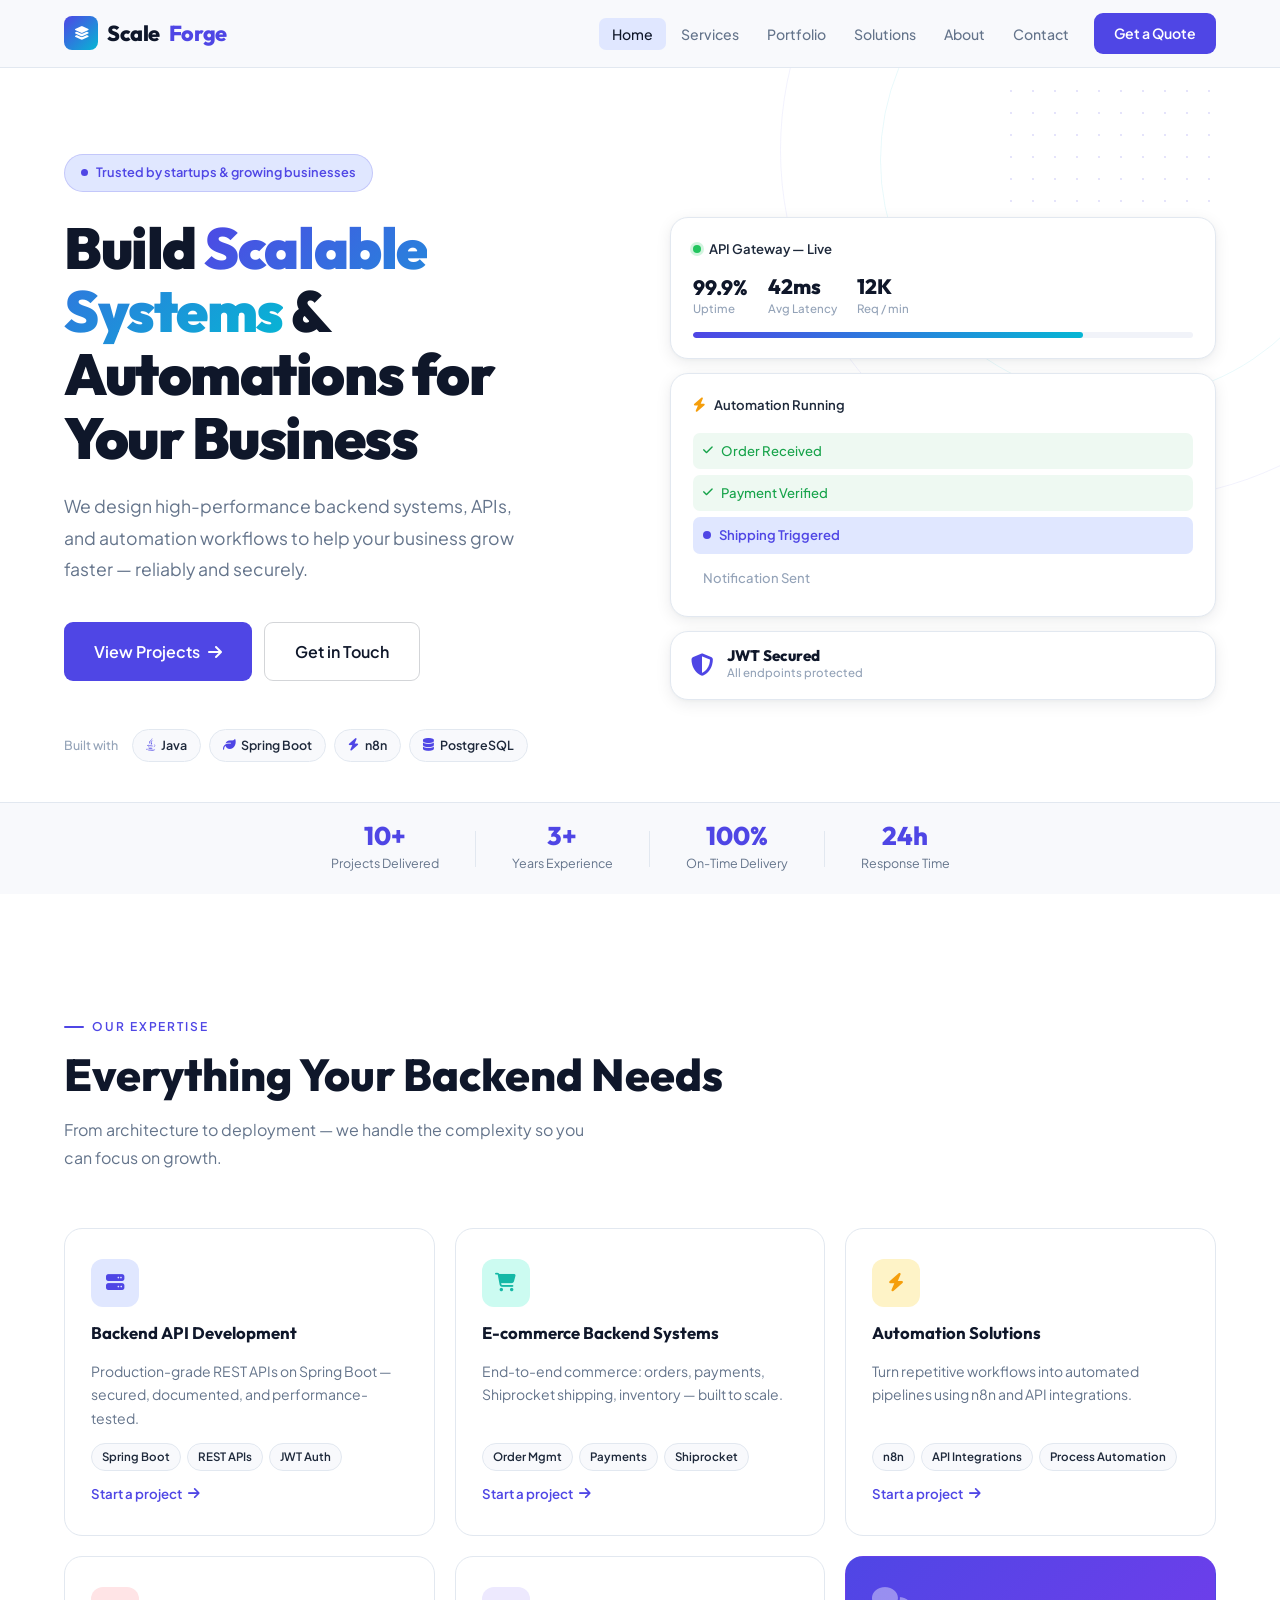
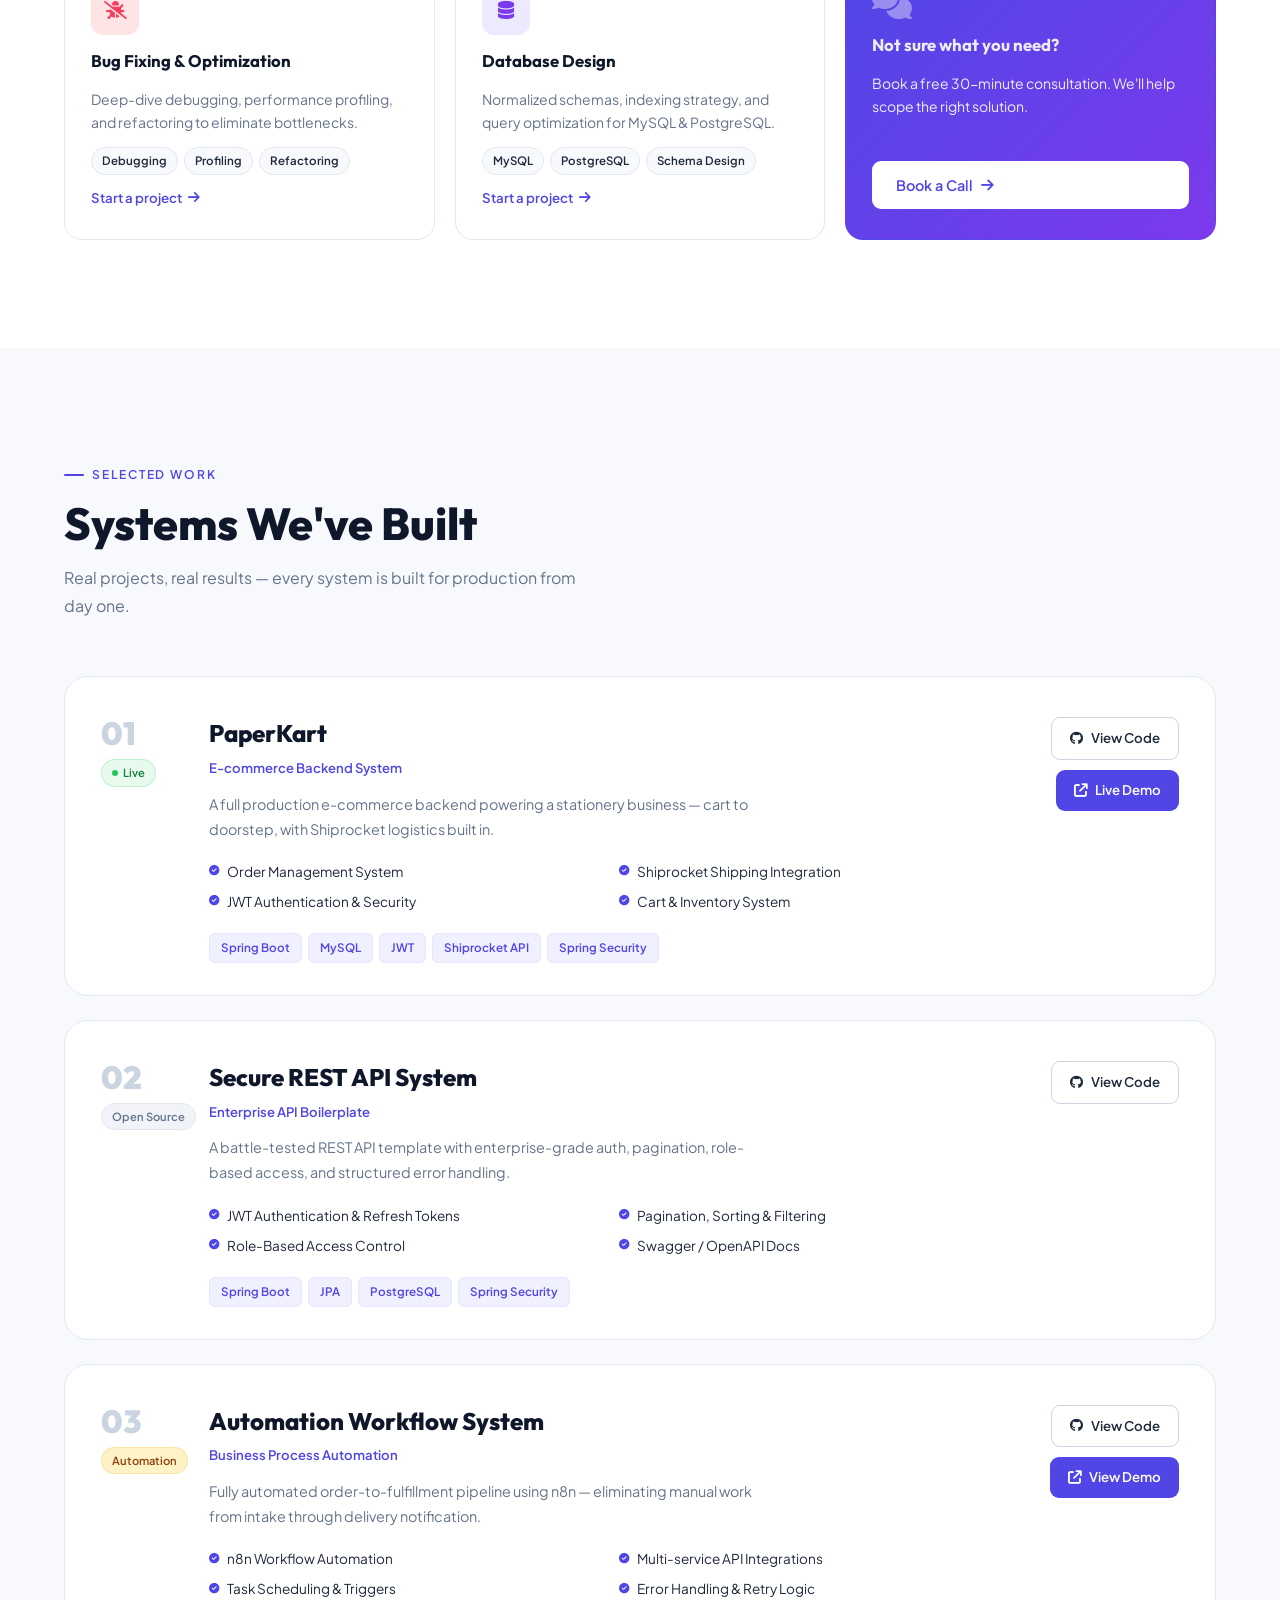
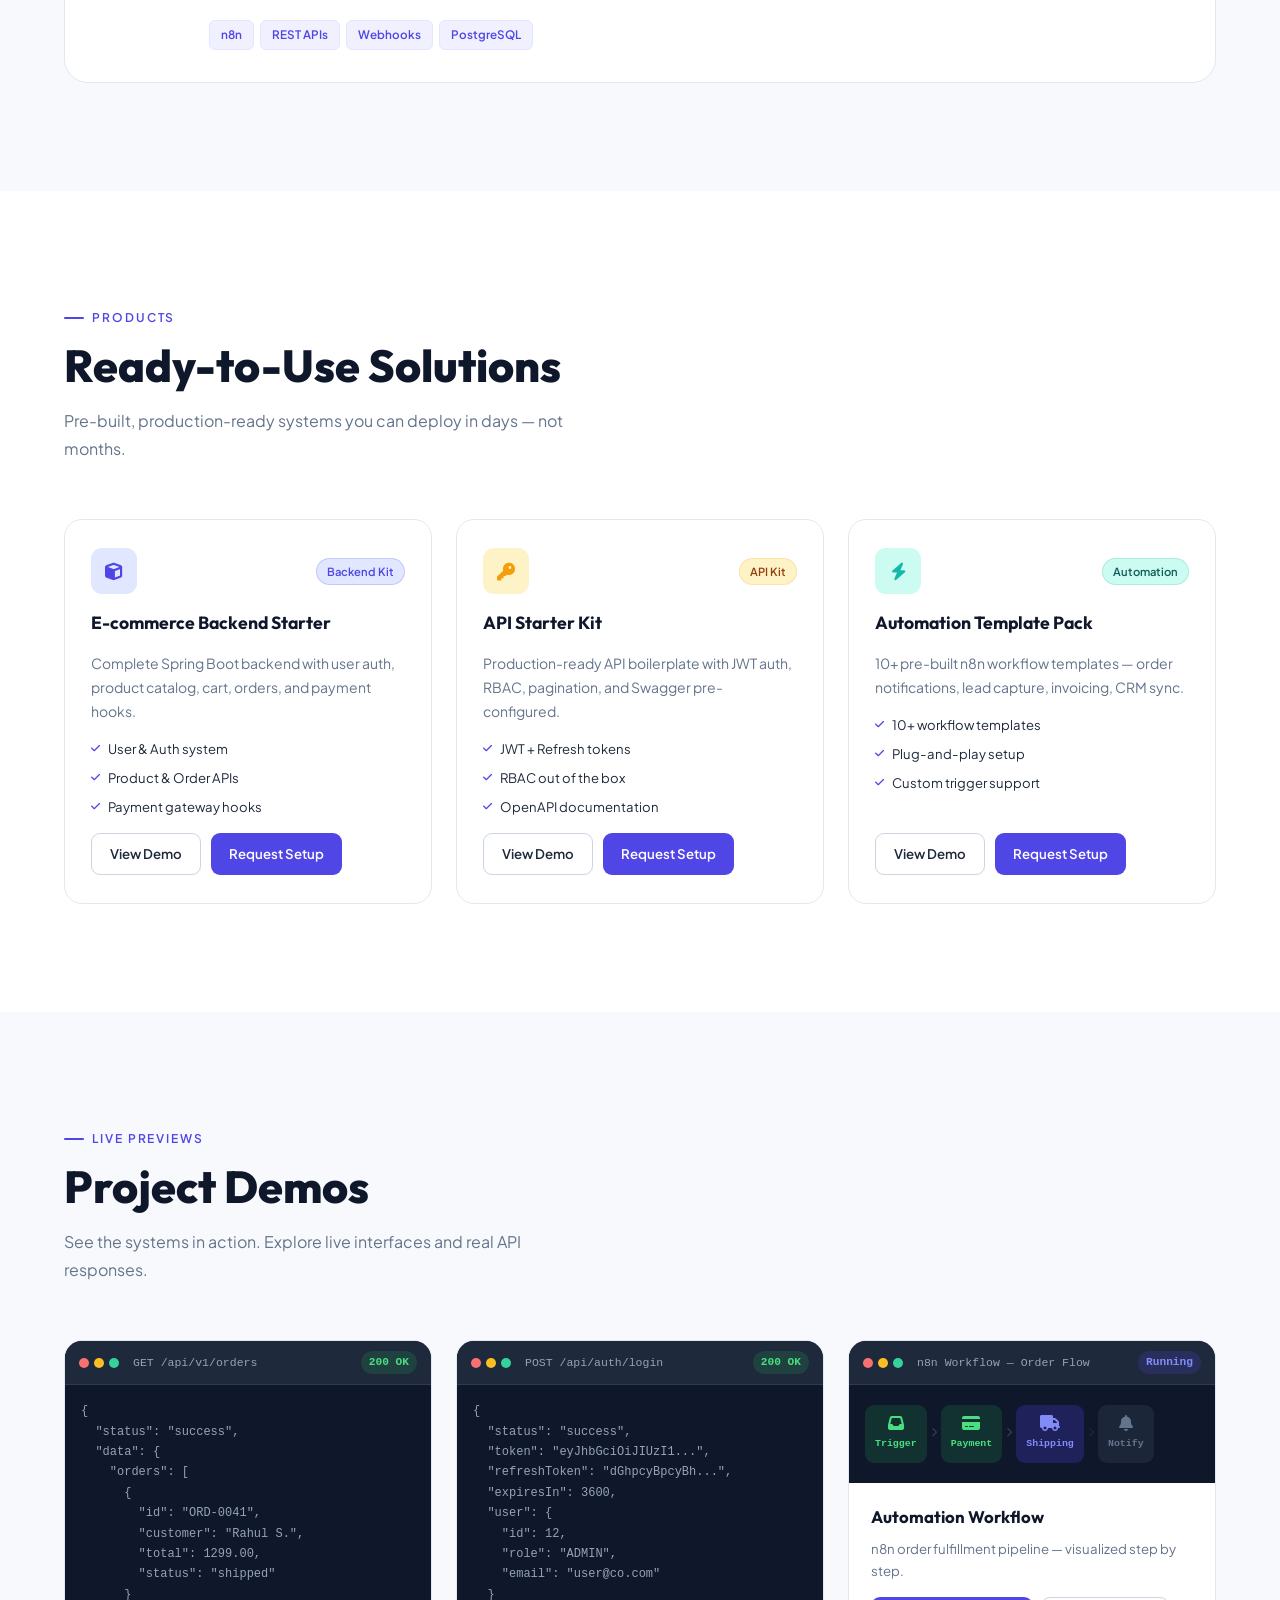
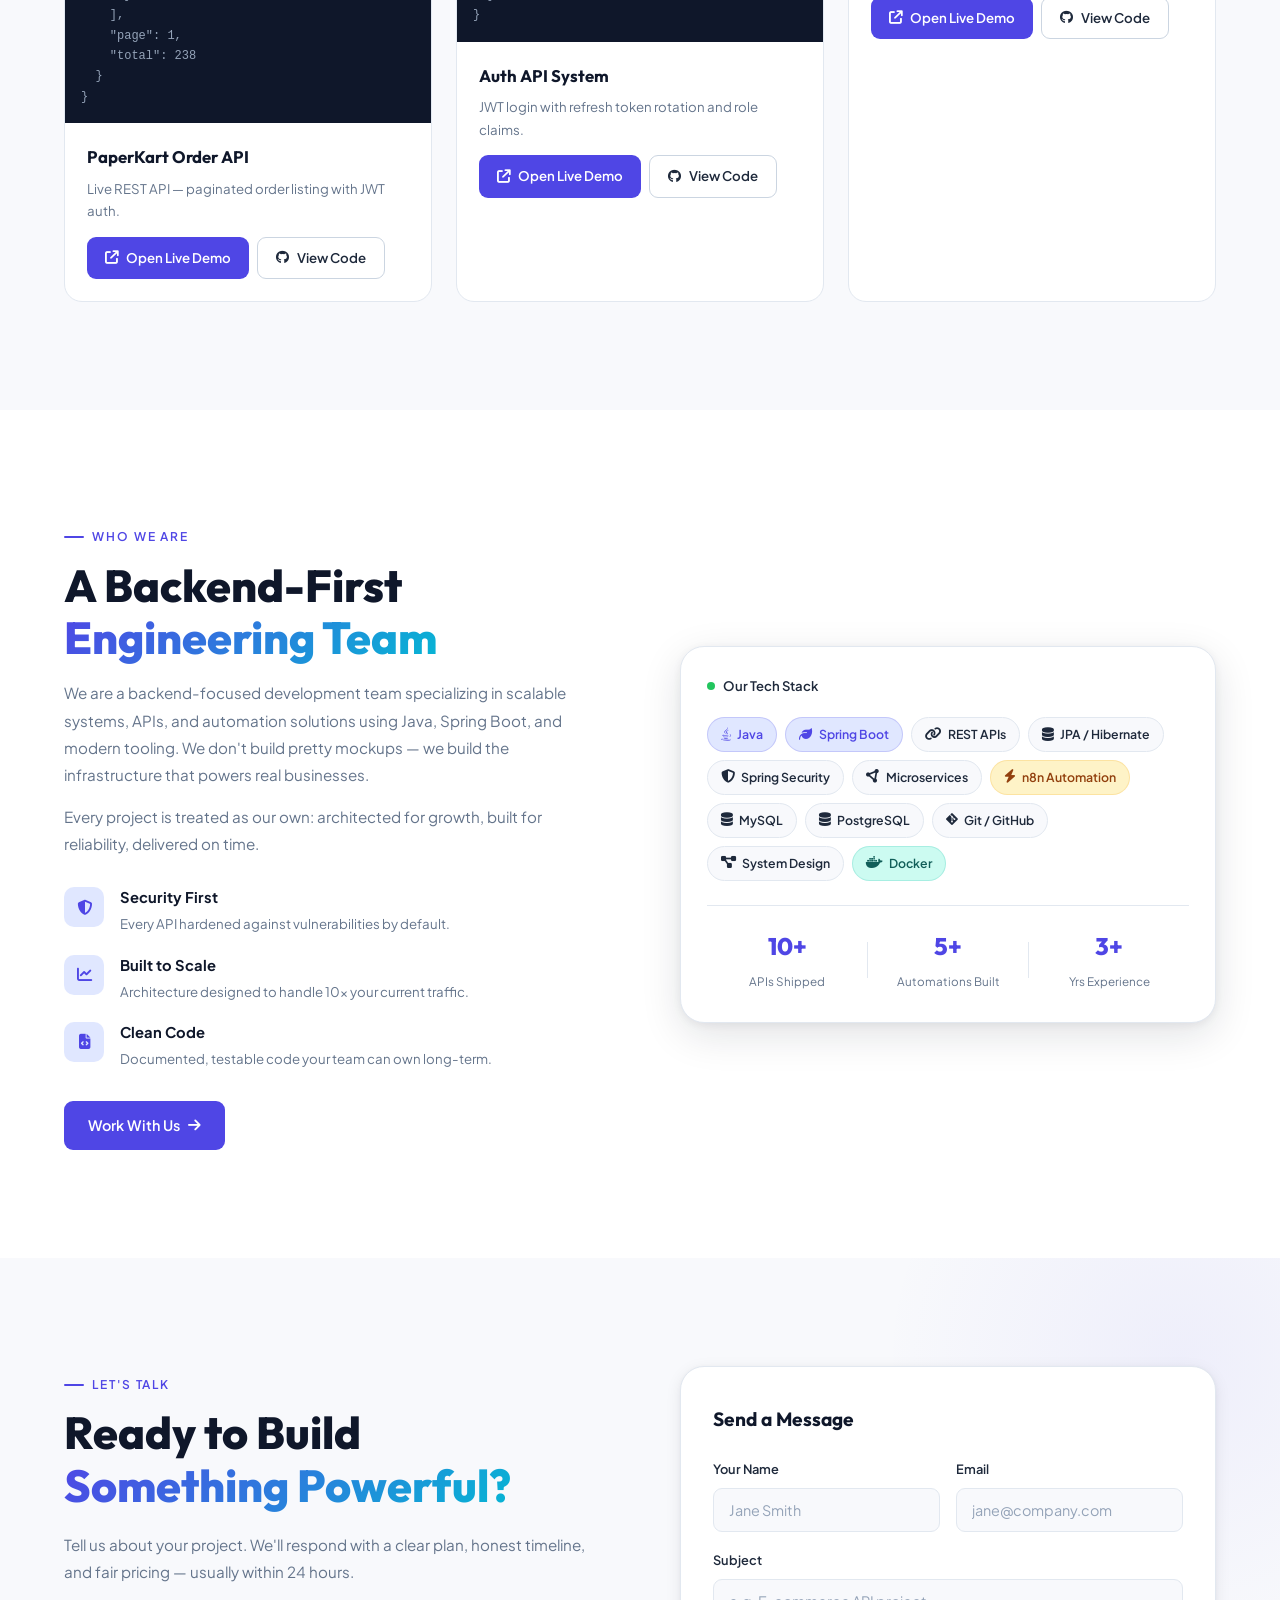
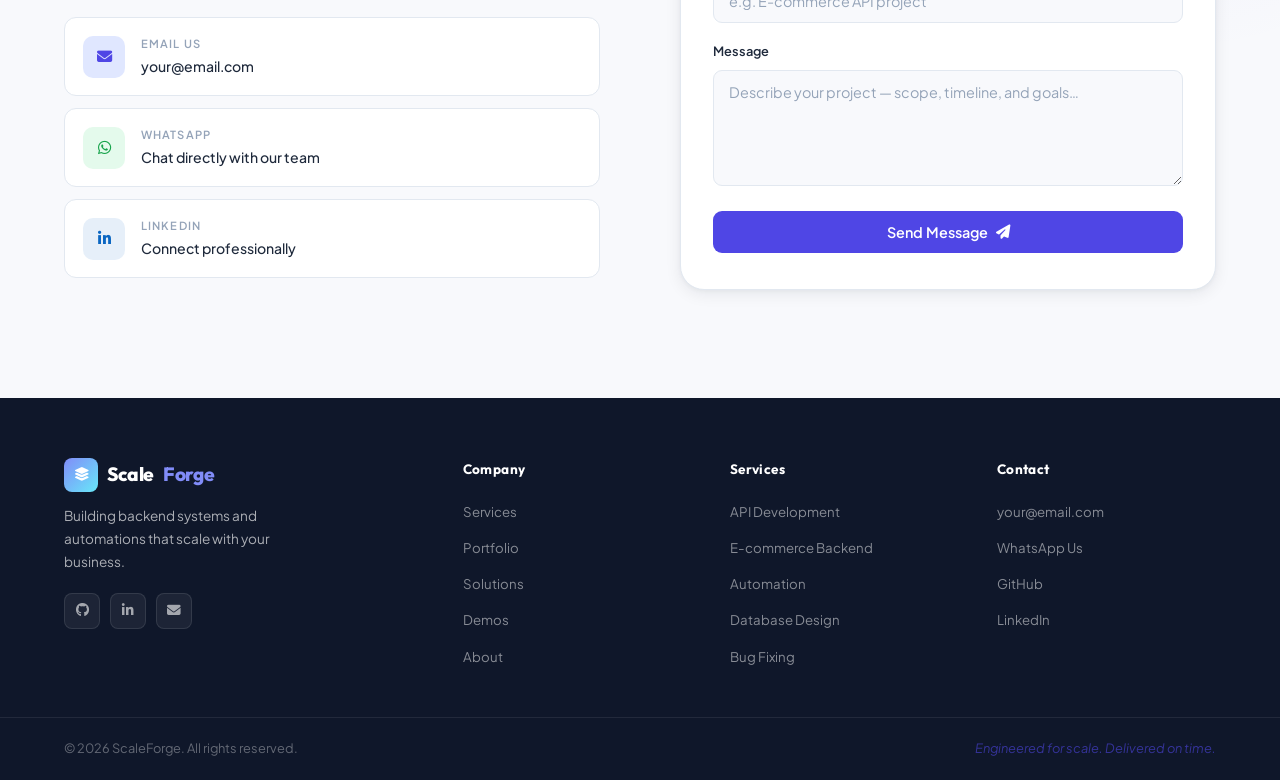
==== index.html @ 92a5ffe4 "inisital commit" ====
<!DOCTYPE html>
<html lang="en">
<head>
  <meta charset="UTF-8" />
  <meta name="viewport" content="width=device-width, initial-scale=1.0" />
  <title>ScaleForge — Backend Systems & Automation</title>
  <meta name="description" content="ScaleForge builds high-performance backend systems, REST APIs, and automation workflows for growing businesses." />

  <!-- Google Fonts: Outfit (display) + Plus Jakarta Sans (body) -->
  <link rel="preconnect" href="https://fonts.googleapis.com" />
  <link rel="preconnect" href="https://fonts.gstatic.com" crossorigin />
  <link href="https://fonts.googleapis.com/css2?family=Outfit:wght@300;400;500;600;700;800;900&family=Plus+Jakarta+Sans:ital,wght@0,300;0,400;0,500;0,600;1,300&display=swap" rel="stylesheet" />

  <!-- Font Awesome -->
  <link rel="stylesheet" href="https://cdnjs.cloudflare.com/ajax/libs/font-awesome/6.5.1/css/all.min.css" />

  <link rel="stylesheet" href="styles.css" />
</head>
<body>

  <!-- ===================== NAVBAR ===================== -->
  <nav class="navbar" id="navbar">
    <div class="nav-inner">

      <a href="#home" class="logo">
        <div class="logo-mark"><i class="fa-solid fa-layer-group"></i></div>
        Scale<span>Forge</span>
      </a>

      <ul class="nav-links" id="navLinks">
        <li><a href="#home"      class="nav-link active">Home</a></li>
        <li><a href="#services"  class="nav-link">Services</a></li>
        <li><a href="#portfolio" class="nav-link">Portfolio</a></li>
        <li><a href="#solutions" class="nav-link">Solutions</a></li>
        <li><a href="#about"     class="nav-link">About</a></li>
        <li><a href="#contact"   class="nav-link">Contact</a></li>
        <li class="nav-cta-wrap"><a href="#contact" class="btn btn--nav">Get a Quote</a></li>
      </ul>

      <button class="hamburger" id="hamburger" aria-label="Toggle menu">
        <span></span><span></span><span></span>
      </button>
    </div>
  </nav>

  <!-- ===================== HERO ===================== -->
  <section class="hero" id="home">
    <div class="hero-geo hero-geo--ring1"></div>
    <div class="hero-geo hero-geo--ring2"></div>
    <div class="hero-dots"></div>

    <div class="container hero__body">
      <div class="hero__left">

        <div class="hero-pill fade-in">
          <span class="pill-dot"></span>
          Trusted by startups &amp; growing businesses
        </div>

        <h1 class="hero-title fade-in fd2">
          Build <span class="grad-text">Scalable Systems</span>
          &amp; Automations<br class="brk" />
          for Your Business
        </h1>

        <p class="hero-sub fade-in fd3">
          We design high-performance backend systems, APIs, and automation
          workflows to help your business grow faster — reliably and securely.
        </p>

        <div class="hero-actions fade-in fd4">
          <a href="#portfolio" class="btn btn--primary btn--lg">
            View Projects <i class="fa-solid fa-arrow-right"></i>
          </a>
          <a href="#contact" class="btn btn--outline-dark btn--lg">Get in Touch</a>
        </div>

        <div class="hero-trust fade-in fd5">
          <span class="trust-label">Built with</span>
          <div class="trust-chips">
            <span><i class="fa-brands fa-java"></i> Java</span>
            <span><i class="fa-solid fa-leaf"></i> Spring Boot</span>
            <span><i class="fa-solid fa-bolt"></i> n8n</span>
            <span><i class="fa-solid fa-database"></i> PostgreSQL</span>
          </div>
        </div>

      </div>

      <div class="hero__right fade-in fd3">
        <div class="hcard-stack">

          <div class="hcard hcard--main">
            <div class="hcard-head">
              <span class="hdot hdot--green"></span>
              <span class="hcard-label">API Gateway — Live</span>
            </div>
            <div class="hcard-metrics">
              <div class="hm"><span class="hm-val">99.9%</span><span class="hm-key">Uptime</span></div>
              <div class="hm"><span class="hm-val">42ms</span><span class="hm-key">Avg Latency</span></div>
              <div class="hm"><span class="hm-val">12K</span><span class="hm-key">Req / min</span></div>
            </div>
            <div class="hcard-bar"><div class="hcard-bar-fill"></div></div>
          </div>

          <div class="hcard hcard--flow">
            <div class="hcard-head">
              <i class="fa-solid fa-bolt hc-ico"></i>
              <span>Automation Running</span>
            </div>
            <div class="flow-steps">
              <div class="fs fs--done"><i class="fa-solid fa-check"></i> Order Received</div>
              <div class="fs fs--done"><i class="fa-solid fa-check"></i> Payment Verified</div>
              <div class="fs fs--active"><span class="pulse-ring"></span> Shipping Triggered</div>
              <div class="fs fs--idle">Notification Sent</div>
            </div>
          </div>

          <div class="hcard hcard--mini">
            <i class="fa-solid fa-shield-halved hc-ico hc-ico--indigo"></i>
            <div>
              <p class="hm-val" style="font-size:.95rem;margin:0">JWT Secured</p>
              <p class="hm-key" style="margin:0">All endpoints protected</p>
            </div>
          </div>

        </div>
      </div>
    </div>

    <div class="hero-statsbar fade-in fd6">
      <div class="container statsbar-inner">
        <div class="sbi"><strong>10+</strong><span>Projects Delivered</span></div>
        <div class="sbi-sep"></div>
        <div class="sbi"><strong>3+</strong><span>Years Experience</span></div>
        <div class="sbi-sep"></div>
        <div class="sbi"><strong>100%</strong><span>On-Time Delivery</span></div>
        <div class="sbi-sep"></div>
        <div class="sbi"><strong>24h</strong><span>Response Time</span></div>
      </div>
    </div>
  </section>

  <!-- ===================== SERVICES ===================== -->
  <section class="services section" id="services">
    <div class="container">

      <div class="sec-tag reveal">Our Expertise</div>
      <div class="sec-head reveal rd1">
        <h2 class="sec-title">Everything Your Backend Needs</h2>
        <p class="sec-sub">From architecture to deployment — we handle the complexity so you can focus on growth.</p>
      </div>

      <div class="svc-grid">

        <div class="svc-card reveal">
          <div class="svc-icon ico--indigo"><i class="fa-solid fa-server"></i></div>
          <h3>Backend API Development</h3>
          <p>Production-grade REST APIs on Spring Boot — secured, documented, and performance-tested.</p>
          <ul class="svc-tags"><li>Spring Boot</li><li>REST APIs</li><li>JWT Auth</li></ul>
          <a href="#contact" class="svc-link">Start a project <i class="fa-solid fa-arrow-right"></i></a>
        </div>

        <div class="svc-card reveal rd1">
          <div class="svc-icon ico--teal"><i class="fa-solid fa-cart-shopping"></i></div>
          <h3>E-commerce Backend Systems</h3>
          <p>End-to-end commerce: orders, payments, Shiprocket shipping, inventory — built to scale.</p>
          <ul class="svc-tags"><li>Order Mgmt</li><li>Payments</li><li>Shiprocket</li></ul>
          <a href="#contact" class="svc-link">Start a project <i class="fa-solid fa-arrow-right"></i></a>
        </div>

        <div class="svc-card reveal rd2">
          <div class="svc-icon ico--amber"><i class="fa-solid fa-bolt"></i></div>
          <h3>Automation Solutions</h3>
          <p>Turn repetitive workflows into automated pipelines using n8n and API integrations.</p>
          <ul class="svc-tags"><li>n8n</li><li>API Integrations</li><li>Process Automation</li></ul>
          <a href="#contact" class="svc-link">Start a project <i class="fa-solid fa-arrow-right"></i></a>
        </div>

        <div class="svc-card reveal">
          <div class="svc-icon ico--rose"><i class="fa-solid fa-bug-slash"></i></div>
          <h3>Bug Fixing &amp; Optimization</h3>
          <p>Deep-dive debugging, performance profiling, and refactoring to eliminate bottlenecks.</p>
          <ul class="svc-tags"><li>Debugging</li><li>Profiling</li><li>Refactoring</li></ul>
          <a href="#contact" class="svc-link">Start a project <i class="fa-solid fa-arrow-right"></i></a>
        </div>

        <div class="svc-card reveal rd1">
          <div class="svc-icon ico--violet"><i class="fa-solid fa-database"></i></div>
          <h3>Database Design</h3>
          <p>Normalized schemas, indexing strategy, and query optimization for MySQL &amp; PostgreSQL.</p>
          <ul class="svc-tags"><li>MySQL</li><li>PostgreSQL</li><li>Schema Design</li></ul>
          <a href="#contact" class="svc-link">Start a project <i class="fa-solid fa-arrow-right"></i></a>
        </div>

        <div class="svc-card svc-card--cta reveal rd2">
          <i class="fa-solid fa-comments svc-cta-ico"></i>
          <h3>Not sure what you need?</h3>
          <p>Book a free 30-minute consultation. We'll help scope the right solution.</p>
          <a href="#contact" class="btn btn--primary" style="margin-top:auto">Book a Call <i class="fa-solid fa-arrow-right"></i></a>
        </div>

      </div>
    </div>
  </section>

  <!-- ===================== PORTFOLIO ===================== -->
  <section class="portfolio section" id="portfolio">
    <div class="container">

      <div class="sec-tag reveal">Selected Work</div>
      <div class="sec-head reveal rd1">
        <h2 class="sec-title">Systems We've Built</h2>
        <p class="sec-sub">Real projects, real results — every system is built for production from day one.</p>
      </div>

      <div class="proj-list">

        <div class="proj-card reveal">
          <div class="proj-meta">
            <span class="proj-num">01</span>
            <span class="proj-badge proj-badge--live"><span class="live-dot"></span> Live</span>
          </div>
          <div class="proj-body">
            <h3>PaperKart</h3>
            <p class="proj-type">E-commerce Backend System</p>
            <p class="proj-desc">A full production e-commerce backend powering a stationery business — cart to doorstep, with Shiprocket logistics built in.</p>
            <ul class="proj-features">
              <li><i class="fa-solid fa-circle-check"></i> Order Management System</li>
              <li><i class="fa-solid fa-circle-check"></i> Shiprocket Shipping Integration</li>
              <li><i class="fa-solid fa-circle-check"></i> JWT Authentication &amp; Security</li>
              <li><i class="fa-solid fa-circle-check"></i> Cart &amp; Inventory System</li>
            </ul>
            <div class="proj-stack">
              <span>Spring Boot</span><span>MySQL</span><span>JWT</span><span>Shiprocket API</span><span>Spring Security</span>
            </div>
          </div>
          <div class="proj-actions">
            <!-- REPLACE: add your GitHub + live demo links -->
            <a href="https://github.com/yourorg/paperkart" target="_blank" class="btn btn--outline btn--sm"><i class="fa-brands fa-github"></i> View Code</a>
            <a href="#demos" class="btn btn--primary btn--sm"><i class="fa-solid fa-arrow-up-right-from-square"></i> Live Demo</a>
          </div>
        </div>

        <div class="proj-card reveal rd1">
          <div class="proj-meta">
            <span class="proj-num">02</span>
            <span class="proj-badge">Open Source</span>
          </div>
          <div class="proj-body">
            <h3>Secure REST API System</h3>
            <p class="proj-type">Enterprise API Boilerplate</p>
            <p class="proj-desc">A battle-tested REST API template with enterprise-grade auth, pagination, role-based access, and structured error handling.</p>
            <ul class="proj-features">
              <li><i class="fa-solid fa-circle-check"></i> JWT Authentication &amp; Refresh Tokens</li>
              <li><i class="fa-solid fa-circle-check"></i> Pagination, Sorting &amp; Filtering</li>
              <li><i class="fa-solid fa-circle-check"></i> Role-Based Access Control</li>
              <li><i class="fa-solid fa-circle-check"></i> Swagger / OpenAPI Docs</li>
            </ul>
            <div class="proj-stack">
              <span>Spring Boot</span><span>JPA</span><span>PostgreSQL</span><span>Spring Security</span>
            </div>
          </div>
          <div class="proj-actions">
            <!-- REPLACE: add your GitHub link -->
            <a href="https://github.com/yourorg/secure-rest-api" target="_blank" class="btn btn--outline btn--sm"><i class="fa-brands fa-github"></i> View Code</a>
          </div>
        </div>

        <div class="proj-card reveal rd2">
          <div class="proj-meta">
            <span class="proj-num">03</span>
            <span class="proj-badge proj-badge--amber">Automation</span>
          </div>
          <div class="proj-body">
            <h3>Automation Workflow System</h3>
            <p class="proj-type">Business Process Automation</p>
            <p class="proj-desc">Fully automated order-to-fulfillment pipeline using n8n — eliminating manual work from intake through delivery notification.</p>
            <ul class="proj-features">
              <li><i class="fa-solid fa-circle-check"></i> n8n Workflow Automation</li>
              <li><i class="fa-solid fa-circle-check"></i> Multi-service API Integrations</li>
              <li><i class="fa-solid fa-circle-check"></i> Task Scheduling &amp; Triggers</li>
              <li><i class="fa-solid fa-circle-check"></i> Error Handling &amp; Retry Logic</li>
            </ul>
            <div class="proj-stack">
              <span>n8n</span><span>REST APIs</span><span>Webhooks</span><span>PostgreSQL</span>
            </div>
          </div>
          <div class="proj-actions">
            <!-- REPLACE: add your links -->
            <a href="https://github.com/yourorg/automation-system" target="_blank" class="btn btn--outline btn--sm"><i class="fa-brands fa-github"></i> View Code</a>
            <a href="#demos" class="btn btn--primary btn--sm"><i class="fa-solid fa-arrow-up-right-from-square"></i> View Demo</a>
          </div>
        </div>

      </div>
    </div>
  </section>

  <!-- ===================== SOLUTIONS ===================== -->
  <section class="solutions section" id="solutions">
    <div class="container">

      <div class="sec-tag reveal">Products</div>
      <div class="sec-head reveal rd1">
        <h2 class="sec-title">Ready-to-Use Solutions</h2>
        <p class="sec-sub">Pre-built, production-ready systems you can deploy in days — not months.</p>
      </div>

      <div class="sol-grid">

        <div class="sol-card reveal">
          <div class="sol-top">
            <div class="sol-icon"><i class="fa-solid fa-cube"></i></div>
            <span class="sol-badge">Backend Kit</span>
          </div>
          <h3>E-commerce Backend Starter</h3>
          <p>Complete Spring Boot backend with user auth, product catalog, cart, orders, and payment hooks.</p>
          <ul class="sol-feats">
            <li><i class="fa-solid fa-check"></i> User &amp; Auth system</li>
            <li><i class="fa-solid fa-check"></i> Product &amp; Order APIs</li>
            <li><i class="fa-solid fa-check"></i> Payment gateway hooks</li>
          </ul>
          <div class="sol-actions">
            <a href="#demos" class="btn btn--outline btn--sm">View Demo</a>
            <a href="#contact" class="btn btn--primary btn--sm">Request Setup</a>
          </div>
        </div>

        <div class="sol-card reveal rd1">
          <div class="sol-top">
            <div class="sol-icon sol-icon--amber"><i class="fa-solid fa-key"></i></div>
            <span class="sol-badge sol-badge--amber">API Kit</span>
          </div>
          <h3>API Starter Kit</h3>
          <p>Production-ready API boilerplate with JWT auth, RBAC, pagination, and Swagger pre-configured.</p>
          <ul class="sol-feats">
            <li><i class="fa-solid fa-check"></i> JWT + Refresh tokens</li>
            <li><i class="fa-solid fa-check"></i> RBAC out of the box</li>
            <li><i class="fa-solid fa-check"></i> OpenAPI documentation</li>
          </ul>
          <div class="sol-actions">
            <a href="#demos" class="btn btn--outline btn--sm">View Demo</a>
            <a href="#contact" class="btn btn--primary btn--sm">Request Setup</a>
          </div>
        </div>

        <div class="sol-card reveal rd2">
          <div class="sol-top">
            <div class="sol-icon sol-icon--teal"><i class="fa-solid fa-bolt"></i></div>
            <span class="sol-badge sol-badge--teal">Automation</span>
          </div>
          <h3>Automation Template Pack</h3>
          <p>10+ pre-built n8n workflow templates — order notifications, lead capture, invoicing, CRM sync.</p>
          <ul class="sol-feats">
            <li><i class="fa-solid fa-check"></i> 10+ workflow templates</li>
            <li><i class="fa-solid fa-check"></i> Plug-and-play setup</li>
            <li><i class="fa-solid fa-check"></i> Custom trigger support</li>
          </ul>
          <div class="sol-actions">
            <a href="#demos" class="btn btn--outline btn--sm">View Demo</a>
            <a href="#contact" class="btn btn--primary btn--sm">Request Setup</a>
          </div>
        </div>

      </div>
    </div>
  </section>

  <!-- ===================== DEMOS ===================== -->
  <section class="demos section" id="demos">
    <div class="container">

      <div class="sec-tag reveal">Live Previews</div>
      <div class="sec-head reveal rd1">
        <h2 class="sec-title">Project Demos</h2>
        <p class="sec-sub">See the systems in action. Explore live interfaces and real API responses.</p>
      </div>

      <div class="demos-grid">

        <div class="demo-card reveal">
          <div class="demo-preview">
            <div class="mock-term">
              <div class="mock-bar">
                <div class="mock-dots"><span class="md r"></span><span class="md y"></span><span class="md g"></span></div>
                <span class="mock-url">GET /api/v1/orders</span>
                <span class="mock-status s-ok">200 OK</span>
              </div>
<pre class="mock-code">{
  "status": "success",
  "data": {
    "orders": [
      {
        "id": "ORD-0041",
        "customer": "Rahul S.",
        "total": 1299.00,
        "status": "shipped"
      }
    ],
    "page": 1,
    "total": 238
  }
}</pre>
            </div>
          </div>
          <div class="demo-info">
            <h3>PaperKart Order API</h3>
            <p>Live REST API — paginated order listing with JWT auth.</p>
            <div class="demo-btns">
              <!-- REPLACE: add your live demo URL -->
              <a href="https://demo.yoursite.com/paperkart" target="_blank" class="btn btn--primary btn--sm"><i class="fa-solid fa-arrow-up-right-from-square"></i> Open Live Demo</a>
              <a href="https://github.com/yourorg/paperkart" target="_blank" class="btn btn--outline btn--sm"><i class="fa-brands fa-github"></i> View Code</a>
            </div>
          </div>
        </div>

        <div class="demo-card reveal rd1">
          <div class="demo-preview">
            <div class="mock-term">
              <div class="mock-bar">
                <div class="mock-dots"><span class="md r"></span><span class="md y"></span><span class="md g"></span></div>
                <span class="mock-url">POST /api/auth/login</span>
                <span class="mock-status s-ok">200 OK</span>
              </div>
<pre class="mock-code">{
  "status": "success",
  "token": "eyJhbGciOiJIUzI1...",
  "refreshToken": "dGhpcyBpcyBh...",
  "expiresIn": 3600,
  "user": {
    "id": 12,
    "role": "ADMIN",
    "email": "user@co.com"
  }
}</pre>
            </div>
          </div>
          <div class="demo-info">
            <h3>Auth API System</h3>
            <p>JWT login with refresh token rotation and role claims.</p>
            <div class="demo-btns">
              <!-- REPLACE: add your live demo URL -->
              <a href="https://demo.yoursite.com/auth-api" target="_blank" class="btn btn--primary btn--sm"><i class="fa-solid fa-arrow-up-right-from-square"></i> Open Live Demo</a>
              <a href="https://github.com/yourorg/secure-rest-api" target="_blank" class="btn btn--outline btn--sm"><i class="fa-brands fa-github"></i> View Code</a>
            </div>
          </div>
        </div>

        <div class="demo-card reveal rd2">
          <div class="demo-preview">
            <div class="mock-term">
              <div class="mock-bar">
                <div class="mock-dots"><span class="md r"></span><span class="md y"></span><span class="md g"></span></div>
                <span class="mock-url">n8n Workflow — Order Flow</span>
                <span class="mock-status s-active">Running</span>
              </div>
              <div class="flow-vis">
                <div class="fv fv--done"><i class="fa-solid fa-inbox"></i><span>Trigger</span></div>
                <div class="fv-arr"><i class="fa-solid fa-chevron-right"></i></div>
                <div class="fv fv--done"><i class="fa-solid fa-credit-card"></i><span>Payment</span></div>
                <div class="fv-arr"><i class="fa-solid fa-chevron-right"></i></div>
                <div class="fv fv--active"><i class="fa-solid fa-truck"></i><span>Shipping</span></div>
                <div class="fv-arr fv-arr--dim"><i class="fa-solid fa-chevron-right"></i></div>
                <div class="fv fv--idle"><i class="fa-solid fa-bell"></i><span>Notify</span></div>
              </div>
            </div>
          </div>
          <div class="demo-info">
            <h3>Automation Workflow</h3>
            <p>n8n order fulfillment pipeline — visualized step by step.</p>
            <div class="demo-btns">
              <!-- REPLACE: add your live demo URL -->
              <a href="https://demo.yoursite.com/automation" target="_blank" class="btn btn--primary btn--sm"><i class="fa-solid fa-arrow-up-right-from-square"></i> Open Live Demo</a>
              <a href="https://github.com/yourorg/automation-system" target="_blank" class="btn btn--outline btn--sm"><i class="fa-brands fa-github"></i> View Code</a>
            </div>
          </div>
        </div>

      </div>
    </div>
  </section>

  <!-- ===================== ABOUT ===================== -->
  <section class="about section" id="about">
    <div class="container about-grid">

      <div class="about-left reveal">
        <div class="sec-tag">Who We Are</div>
        <h2 class="sec-title">A Backend-First<br /><span class="grad-text">Engineering Team</span></h2>
        <p class="about-text">We are a backend-focused development team specializing in scalable systems, APIs, and automation solutions using Java, Spring Boot, and modern tooling. We don't build pretty mockups — we build the infrastructure that powers real businesses.</p>
        <p class="about-text">Every project is treated as our own: architected for growth, built for reliability, delivered on time.</p>

        <div class="values">
          <div class="val-item">
            <div class="val-ico"><i class="fa-solid fa-shield-halved"></i></div>
            <div><strong>Security First</strong><p>Every API hardened against vulnerabilities by default.</p></div>
          </div>
          <div class="val-item">
            <div class="val-ico"><i class="fa-solid fa-chart-line"></i></div>
            <div><strong>Built to Scale</strong><p>Architecture designed to handle 10x your current traffic.</p></div>
          </div>
          <div class="val-item">
            <div class="val-ico"><i class="fa-solid fa-file-code"></i></div>
            <div><strong>Clean Code</strong><p>Documented, testable code your team can own long-term.</p></div>
          </div>
        </div>

        <a href="#contact" class="btn btn--primary" style="margin-top:32px">Work With Us <i class="fa-solid fa-arrow-right"></i></a>
      </div>

      <div class="about-right reveal rd2">
        <div class="skills-board">
          <div class="sb-header">
            <span class="sbd sbd--green"></span>
            <span>Our Tech Stack</span>
          </div>
          <div class="skill-chips">
            <div class="sc sc--indigo"><i class="fa-brands fa-java"></i> Java</div>
            <div class="sc sc--indigo"><i class="fa-solid fa-leaf"></i> Spring Boot</div>
            <div class="sc"><i class="fa-solid fa-link"></i> REST APIs</div>
            <div class="sc"><i class="fa-solid fa-database"></i> JPA / Hibernate</div>
            <div class="sc"><i class="fa-solid fa-shield-halved"></i> Spring Security</div>
            <div class="sc"><i class="fa-solid fa-circle-nodes"></i> Microservices</div>
            <div class="sc sc--amber"><i class="fa-solid fa-bolt"></i> n8n Automation</div>
            <div class="sc"><i class="fa-solid fa-database"></i> MySQL</div>
            <div class="sc"><i class="fa-solid fa-database"></i> PostgreSQL</div>
            <div class="sc"><i class="fa-brands fa-git-alt"></i> Git / GitHub</div>
            <div class="sc"><i class="fa-solid fa-diagram-project"></i> System Design</div>
            <div class="sc sc--teal"><i class="fa-brands fa-docker"></i> Docker</div>
          </div>
          <div class="sb-metrics">
            <div class="sbm"><span class="sbm-val">10+</span><span class="sbm-key">APIs Shipped</span></div>
            <div class="sbm-sep"></div>
            <div class="sbm"><span class="sbm-val">5+</span><span class="sbm-key">Automations Built</span></div>
            <div class="sbm-sep"></div>
            <div class="sbm"><span class="sbm-val">3+</span><span class="sbm-key">Yrs Experience</span></div>
          </div>
        </div>
      </div>

    </div>
  </section>

  <!-- ===================== CONTACT ===================== -->
  <section class="contact section" id="contact">
    <div class="contact-blob"></div>
    <div class="container contact-grid">

      <div class="contact-left reveal">
        <div class="sec-tag">Let's Talk</div>
        <h2 class="sec-title">Ready to Build<br /><span class="grad-text">Something Powerful?</span></h2>
        <p class="contact-intro">Tell us about your project. We'll respond with a clear plan, honest timeline, and fair pricing — usually within 24 hours.</p>

        <div class="channels">
          <!-- REPLACE: update email -->
          <a href="mailto:your@email.com" class="ch-card">
            <div class="ch-ico"><i class="fa-solid fa-envelope"></i></div>
            <div><p class="ch-label">Email Us</p><p class="ch-val">your@email.com</p></div>
          </a>
          <!-- REPLACE: update WhatsApp number -->
          <a href="https://wa.me/91XXXXXXXXXX" target="_blank" class="ch-card ch-card--wa">
            <div class="ch-ico ch-ico--wa"><i class="fa-brands fa-whatsapp"></i></div>
            <div><p class="ch-label">WhatsApp</p><p class="ch-val">Chat directly with our team</p></div>
          </a>
          <!-- REPLACE: update LinkedIn URL -->
          <a href="https://linkedin.com/company/yourcompany" target="_blank" class="ch-card ch-card--li">
            <div class="ch-ico ch-ico--li"><i class="fa-brands fa-linkedin-in"></i></div>
            <div><p class="ch-label">LinkedIn</p><p class="ch-val">Connect professionally</p></div>
          </a>
        </div>
      </div>

      <div class="contact-right reveal rd2">
        <div class="form-card">
          <h3 class="form-title">Send a Message</h3>
          <form id="contactForm" novalidate>
            <div class="field-row">
              <div class="field">
                <label for="fname">Your Name</label>
                <input type="text" id="fname" name="name" placeholder="Jane Smith" required />
                <span class="field-err" id="fnameErr">Please enter your name.</span>
              </div>
              <div class="field">
                <label for="femail">Email</label>
                <input type="email" id="femail" name="email" placeholder="jane@company.com" required />
                <span class="field-err" id="femailErr">Enter a valid email.</span>
              </div>
            </div>
            <div class="field">
              <label for="fsubject">Subject</label>
              <input type="text" id="fsubject" name="subject" placeholder="e.g. E-commerce API project" />
            </div>
            <div class="field">
              <label for="fmessage">Message</label>
              <textarea id="fmessage" name="message" rows="5" placeholder="Describe your project — scope, timeline, and goals…" required></textarea>
              <span class="field-err" id="fmessageErr">Please describe your project.</span>
            </div>
            <button type="submit" class="btn btn--primary btn--full" id="submitBtn">
              <span id="btnLabel">Send Message</span>
              <i class="fa-solid fa-paper-plane" id="btnIco"></i>
            </button>
            <div class="form-success" id="formSuccess">
              <i class="fa-solid fa-circle-check"></i>
              <p>Message received! We'll reply within 24 hours.</p>
            </div>
          </form>
        </div>
      </div>

    </div>
  </section>

  <!-- ===================== FOOTER ===================== -->
  <footer class="footer">
    <div class="container footer-inner">

      <div class="footer-brand">
        <a href="#home" class="logo logo--footer">
          <div class="logo-mark"><i class="fa-solid fa-layer-group"></i></div>
          Scale<span>Forge</span>
        </a>
        <p>Building backend systems and automations that scale with your business.</p>
        <div class="footer-socials">
          <!-- REPLACE: update with your real URLs -->
          <a href="https://github.com/yourorg" target="_blank" aria-label="GitHub"><i class="fa-brands fa-github"></i></a>
          <a href="https://linkedin.com/company/yourcompany" target="_blank" aria-label="LinkedIn"><i class="fa-brands fa-linkedin-in"></i></a>
          <a href="mailto:your@email.com" aria-label="Email"><i class="fa-solid fa-envelope"></i></a>
        </div>
      </div>

      <div class="footer-col">
        <h4>Company</h4>
        <ul>
          <li><a href="#services">Services</a></li>
          <li><a href="#portfolio">Portfolio</a></li>
          <li><a href="#solutions">Solutions</a></li>
          <li><a href="#demos">Demos</a></li>
          <li><a href="#about">About</a></li>
        </ul>
      </div>

      <div class="footer-col">
        <h4>Services</h4>
        <ul>
          <li><a href="#services">API Development</a></li>
          <li><a href="#services">E-commerce Backend</a></li>
          <li><a href="#services">Automation</a></li>
          <li><a href="#services">Database Design</a></li>
          <li><a href="#services">Bug Fixing</a></li>
        </ul>
      </div>

      <div class="footer-col">
        <h4>Contact</h4>
        <ul>
          <!-- REPLACE: update with your real details -->
          <li><a href="mailto:your@email.com">your@email.com</a></li>
          <li><a href="https://wa.me/91XXXXXXXXXX" target="_blank">WhatsApp Us</a></li>
          <li><a href="https://github.com/yourorg" target="_blank">GitHub</a></li>
          <li><a href="https://linkedin.com/company/yourcompany" target="_blank">LinkedIn</a></li>
        </ul>
      </div>

    </div>
    <div class="footer-bottom">
      <div class="container footer-bottom-inner">
        <p>&copy; <span id="year"></span> ScaleForge. All rights reserved.</p>
        <p class="ft-tagline">Engineered for scale. Delivered on time.</p>
      </div>
    </div>
  </footer>

  <script src="script.js"></script>
</body>
</html>
---- styles.css ----
/* =============================================
   SCALEFORGE — AGENCY WEBSITE STYLES
   Theme: Light SaaS / Startup — Indigo + Cyan
   Fonts: Outfit (display) + Plus Jakarta Sans (body)
   ============================================= */

/* ──────────── CSS VARIABLES ──────────── */
:root {
  /* Core palette */
  --indigo:        #4f46e5;
  --indigo-d:      #3730a3;
  --indigo-l:      #e0e7ff;
  --indigo-xl:     #f0f0ff;
  --cyan:          #06b6d4;
  --cyan-l:        #cffafe;
  --amber:         #f59e0b;
  --amber-l:       #fef3c7;
  --teal:          #14b8a6;
  --teal-l:        #ccfbf1;
  --rose:          #f43f5e;
  --rose-l:        #ffe4e6;
  --violet:        #7c3aed;
  --violet-l:      #ede9fe;

  /* Backgrounds */
  --bg:            #f8f9fc;
  --bg-white:      #ffffff;
  --bg-2:          #f1f3f9;

  /* Text */
  --text:          #0f172a;
  --text-2:        #1e293b;
  --text-muted:    #64748b;
  --text-faint:    #94a3b8;

  /* Borders */
  --border:        #e2e8f0;
  --border-d:      #cbd5e1;

  /* Shadows */
  --shadow-sm:     0 1px 3px rgba(15,23,42,.06), 0 1px 2px rgba(15,23,42,.04);
  --shadow:        0 4px 16px rgba(15,23,42,.08), 0 1px 4px rgba(15,23,42,.04);
  --shadow-lg:     0 12px 40px rgba(15,23,42,.12), 0 2px 8px rgba(15,23,42,.06);
  --shadow-indigo: 0 8px 32px rgba(79,70,229,.22);

  /* Typography */
  --font-display: 'Outfit', sans-serif;
  --font-body:    'Plus Jakarta Sans', sans-serif;

  /* Layout */
  --nav-h:        68px;
  --radius:       12px;
  --radius-lg:    18px;
  --radius-xl:    24px;
  --transition:   0.28s cubic-bezier(.4,0,.2,1);
}

/* ──────────── RESET ──────────── */
*, *::before, *::after { box-sizing: border-box; margin: 0; padding: 0; }
html { scroll-behavior: smooth; }
body {
  font-family: var(--font-body);
  background: var(--bg);
  color: var(--text);
  line-height: 1.7;
  overflow-x: hidden;
  -webkit-font-smoothing: antialiased;
}
a { text-decoration: none; color: inherit; }
ul { list-style: none; }
img { max-width: 100%; display: block; }
button { cursor: pointer; border: none; background: none; font-family: inherit; }

/* ──────────── UTILITIES ──────────── */
.container { width: 90%; max-width: 1180px; margin: 0 auto; }
.section { padding: 108px 0; }

.grad-text {
  background: linear-gradient(135deg, var(--indigo), var(--cyan));
  -webkit-background-clip: text;
  -webkit-text-fill-color: transparent;
  background-clip: text;
}

/* ──────────── SECTION HEADER ──────────── */
.sec-tag {
  display: inline-flex;
  align-items: center;
  gap: 8px;
  font-size: 0.75rem;
  font-weight: 600;
  letter-spacing: 0.16em;
  text-transform: uppercase;
  color: var(--indigo);
  margin-bottom: 12px;
}
.sec-tag::before {
  content: '';
  width: 20px; height: 2px;
  background: var(--indigo);
  border-radius: 2px;
}
.sec-head { margin-bottom: 56px; }
.sec-title {
  font-family: var(--font-display);
  font-size: clamp(1.8rem, 4vw, 2.8rem);
  font-weight: 800;
  line-height: 1.18;
  color: var(--text);
  margin-bottom: 14px;
}
.sec-sub {
  font-size: 1rem;
  color: var(--text-muted);
  max-width: 520px;
  line-height: 1.75;
}

/* ──────────── BUTTONS ──────────── */
.btn {
  display: inline-flex;
  align-items: center;
  gap: 8px;
  padding: 12px 24px;
  border-radius: 9px;
  font-family: var(--font-body);
  font-size: 0.9rem;
  font-weight: 600;
  transition: all var(--transition);
  white-space: nowrap;
  cursor: pointer;
}
.btn--lg { padding: 15px 30px; font-size: 1rem; }
.btn--sm { padding: 9px 18px; font-size: 0.83rem; }
.btn--full { width: 100%; justify-content: center; }

.btn--primary {
  background: var(--indigo);
  color: #fff;
  box-shadow: 0 0 0 0 rgba(79,70,229,0);
}
.btn--primary:hover {
  background: var(--indigo-d);
  transform: translateY(-2px);
  box-shadow: var(--shadow-indigo);
}

.btn--outline {
  background: transparent;
  color: var(--text-2);
  border: 1.5px solid var(--border-d);
}
.btn--outline:hover {
  border-color: var(--indigo);
  color: var(--indigo);
  transform: translateY(-2px);
}

.btn--outline-dark {
  background: transparent;
  color: var(--text);
  border: 1.5px solid rgba(15,23,42,.18);
}
.btn--outline-dark:hover {
  border-color: var(--indigo);
  color: var(--indigo);
  background: var(--indigo-xl);
}

.btn--nav {
  background: var(--indigo);
  color: #fff;
  padding: 9px 20px;
  font-size: 0.88rem;
}
.btn--nav:hover {
  background: var(--indigo-d);
  box-shadow: var(--shadow-indigo);
}

.btn--wa {
  background: #25d366;
  color: #fff;
  display: inline-flex;
  align-items: center;
  gap: 8px;
}
.btn--wa:hover { background: #1fbe59; transform: translateY(-2px); }

/* ──────────── ANIMATIONS ──────────── */
.fade-in {
  opacity: 0;
  transform: translateY(22px);
  animation: fadeUp 0.65s ease forwards;
}
.fd2 { animation-delay: 0.12s; }
.fd3 { animation-delay: 0.24s; }
.fd4 { animation-delay: 0.36s; }
.fd5 { animation-delay: 0.48s; }
.fd6 { animation-delay: 0.6s; }

@keyframes fadeUp {
  to { opacity: 1; transform: translateY(0); }
}

.reveal {
  opacity: 0;
  transform: translateY(32px);
  transition: opacity 0.65s ease, transform 0.65s ease;
}
.rd1 { transition-delay: 0.1s; }
.rd2 { transition-delay: 0.2s; }
.reveal.visible { opacity: 1; transform: translateY(0); }

/* =============================================
   NAVBAR
   ============================================= */
.navbar {
  position: fixed;
  top: 0; left: 0; right: 0;
  z-index: 999;
  height: var(--nav-h);
  background: rgba(248,249,252,0.88);
  backdrop-filter: blur(18px);
  -webkit-backdrop-filter: blur(18px);
  border-bottom: 1px solid var(--border);
  transition: box-shadow var(--transition);
}
.navbar.scrolled { box-shadow: var(--shadow); }

.nav-inner {
  display: flex;
  align-items: center;
  justify-content: space-between;
  height: 100%;
  width: 90%;
  max-width: 1180px;
  margin: 0 auto;
}

.logo {
  display: flex;
  align-items: center;
  gap: 9px;
  font-family: var(--font-display);
  font-size: 1.35rem;
  font-weight: 800;
  color: var(--text);
  letter-spacing: -0.02em;
}
.logo span { color: var(--indigo); }
.logo--footer { font-size: 1.2rem; }

.logo-mark {
  width: 34px; height: 34px;
  background: linear-gradient(135deg, var(--indigo), var(--cyan));
  border-radius: 8px;
  display: flex;
  align-items: center;
  justify-content: center;
  color: #fff;
  font-size: 0.85rem;
}

.nav-links {
  display: flex;
  align-items: center;
  gap: 2px;
}
.nav-link {
  padding: 7px 13px;
  font-size: 0.88rem;
  font-weight: 500;
  color: var(--text-muted);
  border-radius: 7px;
  transition: all var(--transition);
}
.nav-link:hover, .nav-link.active {
  color: var(--text);
  background: var(--indigo-l);
}
.nav-cta-wrap { margin-left: 10px; }

.hamburger {
  display: none;
  flex-direction: column;
  gap: 5px;
  padding: 6px;
}
.hamburger span {
  display: block;
  width: 23px; height: 2px;
  background: var(--text-2);
  border-radius: 2px;
  transition: all var(--transition);
}
.hamburger.open span:nth-child(1) { transform: translateY(7px) rotate(45deg); }
.hamburger.open span:nth-child(2) { opacity: 0; }
.hamburger.open span:nth-child(3) { transform: translateY(-7px) rotate(-45deg); }

/* =============================================
   HERO
   ============================================= */
.hero {
  position: relative;
  min-height: 100vh;
  display: flex;
  flex-direction: column;
  justify-content: center;
  padding-top: var(--nav-h);
  overflow: hidden;
  background: var(--bg-white);
}

/* Geometric accents */
.hero-geo {
  position: absolute;
  border-radius: 50%;
  pointer-events: none;
}
.hero-geo--ring1 {
  width: 700px; height: 700px;
  border: 1px solid rgba(79,70,229,.07);
  top: -200px; right: -200px;
}
.hero-geo--ring2 {
  width: 480px; height: 480px;
  border: 1px solid rgba(6,182,212,.09);
  top: -80px; right: -80px;
}
.hero-dots {
  position: absolute;
  top: 80px; right: 60px;
  width: 220px; height: 220px;
  background-image: radial-gradient(circle, rgba(79,70,229,.15) 1.5px, transparent 1.5px);
  background-size: 22px 22px;
  pointer-events: none;
}

.hero__body {
  display: grid;
  grid-template-columns: 1fr 1fr;
  gap: 60px;
  align-items: center;
  padding: 80px 0 40px;
  position: relative;
  z-index: 1;
}

.hero-pill {
  display: inline-flex;
  align-items: center;
  gap: 8px;
  padding: 7px 16px;
  background: var(--indigo-l);
  border: 1px solid rgba(79,70,229,.2);
  border-radius: 100px;
  font-size: 0.8rem;
  font-weight: 600;
  color: var(--indigo);
  margin-bottom: 24px;
}
.pill-dot {
  width: 7px; height: 7px;
  background: var(--indigo);
  border-radius: 50%;
  animation: pulseDot 2s ease-in-out infinite;
}
@keyframes pulseDot {
  0%,100% { opacity:1; transform:scale(1); }
  50%      { opacity:.5; transform:scale(.8); }
}

.hero-title {
  font-family: var(--font-display);
  font-size: clamp(2.2rem, 4.5vw, 3.8rem);
  font-weight: 900;
  line-height: 1.1;
  letter-spacing: -0.025em;
  margin-bottom: 22px;
  color: var(--text);
}
.brk { display: none; }

.hero-sub {
  font-size: clamp(.95rem, 1.6vw, 1.1rem);
  color: var(--text-muted);
  max-width: 480px;
  margin-bottom: 36px;
  line-height: 1.8;
}

.hero-actions { display: flex; flex-wrap: wrap; gap: 12px; margin-bottom: 48px; }

.hero-trust {
  display: flex;
  align-items: center;
  gap: 14px;
  flex-wrap: wrap;
}
.trust-label { font-size: 0.78rem; color: var(--text-faint); font-weight: 500; }
.trust-chips { display: flex; gap: 8px; flex-wrap: wrap; }
.trust-chips span {
  display: inline-flex;
  align-items: center;
  gap: 6px;
  padding: 5px 13px;
  background: var(--bg);
  border: 1px solid var(--border);
  border-radius: 100px;
  font-size: 0.78rem;
  font-weight: 600;
  color: var(--text-2);
}
.trust-chips span i { color: var(--indigo); }

/* ── Hero right: card stack ── */
.hcard-stack {
  display: flex;
  flex-direction: column;
  gap: 14px;
  position: relative;
}

.hcard {
  background: var(--bg-white);
  border: 1px solid var(--border);
  border-radius: var(--radius-lg);
  padding: 20px 22px;
  box-shadow: var(--shadow);
  transition: transform var(--transition);
}
.hcard:hover { transform: translateY(-3px); box-shadow: var(--shadow-lg); }

.hcard-head {
  display: flex;
  align-items: center;
  gap: 8px;
  font-size: 0.82rem;
  font-weight: 600;
  color: var(--text-2);
  margin-bottom: 16px;
}
.hdot {
  width: 8px; height: 8px;
  border-radius: 50%;
}
.hdot--green { background: #22c55e; box-shadow: 0 0 0 3px rgba(34,197,94,.2); }
.hc-ico { color: var(--amber); font-size: 0.9rem; }
.hc-ico--indigo { color: var(--indigo); }

.hcard-metrics {
  display: flex;
  gap: 20px;
  margin-bottom: 14px;
}
.hm { display: flex; flex-direction: column; gap: 2px; }
.hm-val {
  font-family: var(--font-display);
  font-size: 1.3rem;
  font-weight: 800;
  color: var(--text);
  line-height: 1;
}
.hm-key { font-size: 0.72rem; color: var(--text-faint); font-weight: 500; }

.hcard-bar {
  height: 6px;
  background: var(--bg-2);
  border-radius: 100px;
  overflow: hidden;
}
.hcard-bar-fill {
  height: 100%;
  width: 78%;
  background: linear-gradient(90deg, var(--indigo), var(--cyan));
  border-radius: 100px;
  animation: barGrow 1.5s ease forwards;
}
@keyframes barGrow {
  from { width: 0; }
  to   { width: 78%; }
}

/* Flow card */
.flow-steps { display: flex; flex-direction: column; gap: 6px; }
.fs {
  display: flex;
  align-items: center;
  gap: 8px;
  font-size: 0.82rem;
  font-weight: 500;
  padding: 7px 10px;
  border-radius: 7px;
}
.fs--done  { color: #16a34a; background: rgba(22,163,74,.07); }
.fs--done i { font-size: 0.7rem; }
.fs--active { color: var(--indigo); background: var(--indigo-l); font-weight: 600; }
.fs--idle   { color: var(--text-faint); }

.pulse-ring {
  width: 8px; height: 8px;
  border-radius: 50%;
  background: var(--indigo);
  display: inline-block;
  animation: pulseRing 1.2s ease-in-out infinite;
}
@keyframes pulseRing {
  0%,100% { box-shadow: 0 0 0 0 rgba(79,70,229,.4); }
  50%      { box-shadow: 0 0 0 5px rgba(79,70,229,0); }
}

.hcard--mini {
  display: flex;
  align-items: center;
  gap: 14px;
  padding: 16px 20px;
}
.hcard--mini .hc-ico--indigo { font-size: 1.4rem; }

/* ── Stats bar ── */
.hero-statsbar {
  background: var(--bg);
  border-top: 1px solid var(--border);
  padding: 20px 0;
}
.statsbar-inner {
  display: flex;
  align-items: center;
  justify-content: center;
  gap: 0;
  flex-wrap: wrap;
}
.sbi {
  display: flex;
  flex-direction: column;
  align-items: center;
  padding: 0 36px;
  text-align: center;
}
.sbi strong {
  font-family: var(--font-display);
  font-size: 1.6rem;
  font-weight: 800;
  color: var(--indigo);
  line-height: 1;
}
.sbi span { font-size: 0.78rem; color: var(--text-muted); margin-top: 4px; }
.sbi-sep {
  width: 1px;
  height: 36px;
  background: var(--border);
}

/* =============================================
   SERVICES
   ============================================= */
.services { background: var(--bg-white); }

.svc-grid {
  display: grid;
  grid-template-columns: repeat(3, 1fr);
  gap: 20px;
}

.svc-card {
  background: var(--bg-white);
  border: 1px solid var(--border);
  border-radius: var(--radius-lg);
  padding: 30px 26px;
  display: flex;
  flex-direction: column;
  gap: 12px;
  transition: all var(--transition);
  position: relative;
  overflow: hidden;
}
.svc-card::after {
  content: '';
  position: absolute;
  bottom: 0; left: 0; right: 0;
  height: 3px;
  background: linear-gradient(90deg, var(--indigo), var(--cyan));
  transform: scaleX(0);
  transform-origin: left;
  transition: transform var(--transition);
}
.svc-card:hover {
  border-color: transparent;
  box-shadow: var(--shadow-lg);
  transform: translateY(-5px);
}
.svc-card:hover::after { transform: scaleX(1); }

.svc-icon {
  width: 48px; height: 48px;
  border-radius: 12px;
  display: flex;
  align-items: center;
  justify-content: center;
  font-size: 1.15rem;
  flex-shrink: 0;
}
.ico--indigo { background: var(--indigo-l); color: var(--indigo); }
.ico--teal   { background: var(--teal-l);   color: var(--teal); }
.ico--amber  { background: var(--amber-l);  color: var(--amber); }
.ico--rose   { background: var(--rose-l);   color: var(--rose); }
.ico--violet { background: var(--violet-l); color: var(--violet); }

.svc-card h3 {
  font-family: var(--font-display);
  font-size: 1.05rem;
  font-weight: 700;
  color: var(--text);
}
.svc-card p {
  font-size: 0.875rem;
  color: var(--text-muted);
  line-height: 1.7;
  flex: 1;
}
.svc-tags {
  display: flex;
  flex-wrap: wrap;
  gap: 6px;
}
.svc-tags li {
  padding: 3px 10px;
  background: var(--bg);
  border: 1px solid var(--border);
  border-radius: 100px;
  font-size: 0.72rem;
  font-weight: 600;
  color: var(--text-2);
}
.svc-link {
  display: inline-flex;
  align-items: center;
  gap: 6px;
  font-size: 0.83rem;
  font-weight: 600;
  color: var(--indigo);
  transition: gap var(--transition);
}
.svc-link:hover { gap: 10px; }

.svc-card--cta {
  background: linear-gradient(135deg, var(--indigo) 0%, var(--violet) 100%);
  border-color: transparent;
  color: #fff;
  justify-content: flex-start;
}
.svc-card--cta h3, .svc-card--cta p { color: rgba(255,255,255,.9); }
.svc-cta-ico { font-size: 2rem; color: rgba(255,255,255,.4); }
.svc-card--cta:hover { box-shadow: 0 16px 48px rgba(79,70,229,.35); }
.svc-card--cta::after { display: none; }
.svc-card--cta .btn--primary {
  background: #fff;
  color: var(--indigo);
}
.svc-card--cta .btn--primary:hover { background: var(--indigo-l); }

/* =============================================
   PORTFOLIO
   ============================================= */
.portfolio { background: var(--bg); }

.proj-list { display: flex; flex-direction: column; gap: 24px; }

.proj-card {
  background: var(--bg-white);
  border: 1px solid var(--border);
  border-radius: var(--radius-xl);
  padding: 36px 36px 32px;
  display: grid;
  grid-template-columns: 80px 1fr auto;
  gap: 28px;
  align-items: start;
  transition: all var(--transition);
}
.proj-card:hover {
  border-color: var(--indigo-l);
  box-shadow: var(--shadow-lg);
  transform: translateY(-3px);
}

.proj-meta {
  display: flex;
  flex-direction: column;
  align-items: flex-start;
  gap: 10px;
  padding-top: 4px;
}
.proj-num {
  font-family: var(--font-display);
  font-size: 2rem;
  font-weight: 900;
  color: var(--border-d);
  line-height: 1;
}

.proj-badge {
  display: inline-flex;
  align-items: center;
  gap: 5px;
  padding: 3px 10px;
  border-radius: 100px;
  font-size: 0.7rem;
  font-weight: 600;
  background: var(--bg-2);
  color: var(--text-muted);
  border: 1px solid var(--border);
  white-space: nowrap;
}
.proj-badge--live {
  background: rgba(34,197,94,.1);
  color: #15803d;
  border-color: rgba(34,197,94,.2);
}
.proj-badge--amber {
  background: var(--amber-l);
  color: #92400e;
  border-color: rgba(245,158,11,.2);
}
.live-dot {
  width: 6px; height: 6px;
  border-radius: 50%;
  background: #22c55e;
  animation: pulseDot 2s ease-in-out infinite;
}

.proj-body h3 {
  font-family: var(--font-display);
  font-size: 1.5rem;
  font-weight: 800;
  color: var(--text);
  margin-bottom: 3px;
}
.proj-type {
  font-size: 0.82rem;
  font-weight: 600;
  color: var(--indigo);
  margin-bottom: 12px;
}
.proj-desc {
  font-size: 0.9rem;
  color: var(--text-muted);
  line-height: 1.75;
  margin-bottom: 18px;
  max-width: 560px;
}

.proj-features {
  display: grid;
  grid-template-columns: 1fr 1fr;
  gap: 7px;
  margin-bottom: 20px;
}
.proj-features li {
  display: flex;
  align-items: center;
  gap: 8px;
  font-size: 0.85rem;
  color: var(--text-2);
}
.proj-features li i { color: var(--indigo); font-size: 0.65rem; }

.proj-stack {
  display: flex;
  flex-wrap: wrap;
  gap: 6px;
}
.proj-stack span {
  padding: 4px 11px;
  background: var(--indigo-xl);
  border: 1px solid var(--indigo-l);
  border-radius: 6px;
  font-size: 0.73rem;
  font-weight: 600;
  color: var(--indigo);
}

.proj-actions {
  display: flex;
  flex-direction: column;
  gap: 10px;
  align-items: flex-end;
  min-width: 130px;
  padding-top: 4px;
}

/* =============================================
   SOLUTIONS
   ============================================= */
.solutions { background: var(--bg-white); }

.sol-grid {
  display: grid;
  grid-template-columns: repeat(3, 1fr);
  gap: 24px;
}

.sol-card {
  background: var(--bg-white);
  border: 1px solid var(--border);
  border-radius: var(--radius-lg);
  padding: 28px 26px;
  display: flex;
  flex-direction: column;
  gap: 14px;
  transition: all var(--transition);
}
.sol-card:hover {
  box-shadow: var(--shadow-lg);
  transform: translateY(-5px);
  border-color: var(--indigo-l);
}

.sol-top { display: flex; align-items: center; justify-content: space-between; }
.sol-icon {
  width: 46px; height: 46px;
  border-radius: 11px;
  background: var(--indigo-l);
  color: var(--indigo);
  display: flex;
  align-items: center;
  justify-content: center;
  font-size: 1.1rem;
}
.sol-icon--amber { background: var(--amber-l); color: var(--amber); }
.sol-icon--teal  { background: var(--teal-l);  color: var(--teal); }

.sol-badge {
  padding: 3px 10px;
  border-radius: 100px;
  font-size: 0.7rem;
  font-weight: 600;
  background: var(--indigo-l);
  color: var(--indigo);
  border: 1px solid rgba(79,70,229,.2);
}
.sol-badge--amber {
  background: var(--amber-l);
  color: #92400e;
  border-color: rgba(245,158,11,.2);
}
.sol-badge--teal {
  background: var(--teal-l);
  color: #115e59;
  border-color: rgba(20,184,166,.2);
}

.sol-card h3 {
  font-family: var(--font-display);
  font-size: 1.1rem;
  font-weight: 700;
}
.sol-card p { font-size: 0.875rem; color: var(--text-muted); line-height: 1.7; }

.sol-feats { display: flex; flex-direction: column; gap: 7px; flex: 1; }
.sol-feats li {
  display: flex;
  align-items: center;
  gap: 8px;
  font-size: 0.82rem;
  color: var(--text-2);
}
.sol-feats li i { color: var(--indigo); font-size: 0.65rem; }

.sol-actions { display: flex; gap: 10px; }

/* =============================================
   DEMOS
   ============================================= */
.demos { background: var(--bg); }

.demos-grid {
  display: grid;
  grid-template-columns: repeat(3, 1fr);
  gap: 24px;
}

.demo-card {
  background: var(--bg-white);
  border: 1px solid var(--border);
  border-radius: var(--radius-lg);
  overflow: hidden;
  transition: all var(--transition);
}
.demo-card:hover {
  box-shadow: var(--shadow-lg);
  transform: translateY(-5px);
  border-color: var(--indigo-l);
}

.demo-preview { background: #0f172a; padding: 0; }

.mock-term { font-family: 'Courier New', monospace; }
.mock-bar {
  display: flex;
  align-items: center;
  gap: 8px;
  padding: 10px 14px;
  background: #1e293b;
  border-bottom: 1px solid rgba(255,255,255,.08);
}
.mock-dots { display: flex; gap: 5px; }
.md {
  width: 10px; height: 10px;
  border-radius: 50%;
}
.md.r { background: #f87171; }
.md.y { background: #fbbf24; }
.md.g { background: #34d399; }
.mock-url {
  flex: 1;
  font-size: 0.72rem;
  color: #94a3b8;
  margin-left: 6px;
}
.mock-status {
  font-size: 0.7rem;
  font-weight: 700;
  padding: 2px 8px;
  border-radius: 100px;
}
.s-ok { background: rgba(34,197,94,.15); color: #4ade80; }
.s-active { background: rgba(79,70,229,.2); color: #818cf8; }

.mock-code {
  display: block;
  padding: 16px;
  font-size: 0.75rem;
  line-height: 1.7;
  color: #94a3b8;
  white-space: pre;
  overflow: hidden;
}
.mock-code .key    { color: #7dd3fc; }
.mock-code .string { color: #86efac; }
.mock-code .num    { color: #fca5a5; }

/* Flow visualization in demo */
.flow-vis {
  display: flex;
  align-items: center;
  gap: 4px;
  padding: 20px 16px;
  flex-wrap: wrap;
}
.fv {
  display: flex;
  flex-direction: column;
  align-items: center;
  gap: 5px;
  padding: 10px 10px;
  border-radius: 9px;
  font-size: 0.68rem;
  font-weight: 600;
  min-width: 56px;
  text-align: center;
}
.fv i { font-size: 1rem; }
.fv span { font-size: 0.62rem; }
.fv--done   { background: rgba(34,197,94,.15); color: #4ade80; }
.fv--active { background: rgba(79,70,229,.25); color: #818cf8; animation: pulseCard 1.5s ease-in-out infinite; }
.fv--idle   { background: rgba(148,163,184,.1); color: #64748b; }
.fv-arr { color: #334155; font-size: 0.6rem; }
.fv-arr--dim { opacity: .4; }

@keyframes pulseCard {
  0%,100% { background: rgba(79,70,229,.2); }
  50%      { background: rgba(79,70,229,.35); }
}

.demo-info { padding: 20px 22px 22px; }
.demo-info h3 {
  font-family: var(--font-display);
  font-size: 1.05rem;
  font-weight: 700;
  margin-bottom: 6px;
}
.demo-info p { font-size: 0.83rem; color: var(--text-muted); margin-bottom: 14px; }
.demo-btns { display: flex; gap: 8px; flex-wrap: wrap; }

/* =============================================
   ABOUT
   ============================================= */
.about { background: var(--bg-white); }

.about-grid {
  display: grid;
  grid-template-columns: 1fr 1fr;
  gap: 80px;
  align-items: center;
}

.about-text {
  font-size: 0.95rem;
  color: var(--text-muted);
  line-height: 1.8;
  margin-bottom: 14px;
}

.values { display: flex; flex-direction: column; gap: 18px; margin: 28px 0 0; }
.val-item {
  display: flex;
  gap: 16px;
  align-items: flex-start;
}
.val-ico {
  width: 40px; height: 40px;
  border-radius: 10px;
  background: var(--indigo-l);
  color: var(--indigo);
  display: flex;
  align-items: center;
  justify-content: center;
  font-size: 0.95rem;
  flex-shrink: 0;
  margin-top: 2px;
}
.val-item strong { display: block; font-size: 0.92rem; font-weight: 700; margin-bottom: 3px; }
.val-item p { font-size: 0.83rem; color: var(--text-muted); line-height: 1.6; }

/* Skills board */
.skills-board {
  background: var(--bg-white);
  border: 1px solid var(--border);
  border-radius: var(--radius-xl);
  padding: 28px 26px;
  box-shadow: var(--shadow-lg);
}
.sb-header {
  display: flex;
  align-items: center;
  gap: 8px;
  font-size: 0.82rem;
  font-weight: 600;
  color: var(--text-2);
  margin-bottom: 20px;
}
.sbd {
  width: 8px; height: 8px;
  border-radius: 50%;
}
.sbd--green { background: #22c55e; }

.skill-chips {
  display: flex;
  flex-wrap: wrap;
  gap: 8px;
  margin-bottom: 24px;
}
.sc {
  display: inline-flex;
  align-items: center;
  gap: 6px;
  padding: 6px 13px;
  background: var(--bg);
  border: 1px solid var(--border);
  border-radius: 100px;
  font-size: 0.77rem;
  font-weight: 600;
  color: var(--text-2);
  transition: all var(--transition);
}
.sc:hover { border-color: var(--indigo-l); background: var(--indigo-xl); }
.sc i { font-size: 0.85rem; }
.sc--indigo { background: var(--indigo-l); color: var(--indigo); border-color: rgba(79,70,229,.2); }
.sc--amber  { background: var(--amber-l);  color: #92400e; border-color: rgba(245,158,11,.2); }
.sc--teal   { background: var(--teal-l);   color: #115e59; border-color: rgba(20,184,166,.2); }

.sb-metrics {
  display: flex;
  align-items: center;
  padding-top: 20px;
  border-top: 1px solid var(--border);
}
.sbm { flex: 1; text-align: center; }
.sbm-val {
  font-family: var(--font-display);
  font-size: 1.5rem;
  font-weight: 800;
  color: var(--indigo);
  display: block;
}
.sbm-key { font-size: 0.73rem; color: var(--text-muted); }
.sbm-sep { width: 1px; height: 36px; background: var(--border); }

/* =============================================
   CONTACT
   ============================================= */
.contact {
  background: var(--bg);
  position: relative;
  overflow: hidden;
}
.contact-blob {
  position: absolute;
  width: 600px; height: 600px;
  border-radius: 50%;
  background: radial-gradient(circle, rgba(79,70,229,.06) 0%, transparent 70%);
  top: -200px; right: -200px;
  pointer-events: none;
}

.contact-grid {
  display: grid;
  grid-template-columns: 1fr 1fr;
  gap: 80px;
  align-items: start;
}

.contact-intro {
  font-size: 0.95rem;
  color: var(--text-muted);
  line-height: 1.8;
  margin: 18px 0 32px;
}

.channels { display: flex; flex-direction: column; gap: 12px; }
.ch-card {
  display: flex;
  align-items: center;
  gap: 16px;
  padding: 16px 18px;
  background: var(--bg-white);
  border: 1px solid var(--border);
  border-radius: var(--radius);
  transition: all var(--transition);
}
.ch-card:hover { border-color: var(--indigo-l); box-shadow: var(--shadow); transform: translateX(4px); }

.ch-ico {
  width: 42px; height: 42px;
  border-radius: 10px;
  background: var(--indigo-l);
  color: var(--indigo);
  display: flex; align-items: center; justify-content: center;
  font-size: 0.95rem;
  flex-shrink: 0;
}
.ch-ico--wa { background: rgba(37,211,102,.12); color: #16a34a; }
.ch-ico--li { background: rgba(10,102,194,.1);  color: #0a66c2; }

.ch-label { font-size: 0.7rem; text-transform: uppercase; letter-spacing: .1em; color: var(--text-faint); font-weight: 600; margin-bottom: 2px; }
.ch-val   { font-size: 0.88rem; font-weight: 500; color: var(--text-2); }

/* ── Form ── */
.form-card {
  background: var(--bg-white);
  border: 1px solid var(--border);
  border-radius: var(--radius-xl);
  padding: 36px 32px;
  box-shadow: var(--shadow);
}
.form-title {
  font-family: var(--font-display);
  font-size: 1.2rem;
  font-weight: 700;
  margin-bottom: 24px;
  color: var(--text);
}

.field-row { display: grid; grid-template-columns: 1fr 1fr; gap: 16px; }

.field { margin-bottom: 18px; position: relative; }
.field label {
  display: block;
  font-size: 0.8rem;
  font-weight: 600;
  color: var(--text-2);
  margin-bottom: 7px;
}
.field input, .field textarea {
  width: 100%;
  background: var(--bg);
  border: 1.5px solid var(--border);
  border-radius: 9px;
  padding: 12px 15px;
  font-family: var(--font-body);
  font-size: 0.9rem;
  color: var(--text);
  outline: none;
  transition: all var(--transition);
  resize: vertical;
}
.field input::placeholder, .field textarea::placeholder { color: var(--text-faint); }
.field input:focus, .field textarea:focus {
  border-color: var(--indigo);
  background: var(--bg-white);
  box-shadow: 0 0 0 3px rgba(79,70,229,.1);
}
.field input.err, .field textarea.err {
  border-color: var(--rose);
  box-shadow: 0 0 0 3px rgba(244,63,94,.08);
}
.field-err {
  display: none;
  font-size: 0.75rem;
  color: var(--rose);
  margin-top: 5px;
}
.field-err.show { display: block; }

.form-success {
  display: none;
  align-items: center;
  gap: 12px;
  padding: 14px 18px;
  background: rgba(20,184,166,.08);
  border: 1px solid rgba(20,184,166,.25);
  border-radius: 9px;
  margin-top: 14px;
  color: var(--teal);
  font-size: 0.88rem;
  font-weight: 500;
}
.form-success.show { display: flex; }
.form-success i { font-size: 1.2rem; }

/* =============================================
   FOOTER
   ============================================= */
.footer {
  background: var(--text);
  color: rgba(255,255,255,.65);
}
.footer-inner {
  display: grid;
  grid-template-columns: 1.6fr 1fr 1fr 1fr;
  gap: 48px;
  padding: 60px 0 48px;
}

.footer-brand .logo { color: #fff; }
.footer-brand .logo span { color: #818cf8; }
.footer-brand .logo-mark { background: linear-gradient(135deg, #818cf8, #67e8f9); }
.footer-brand > p {
  font-size: 0.85rem;
  margin-top: 12px;
  line-height: 1.7;
  max-width: 240px;
}
.footer-socials {
  display: flex;
  gap: 10px;
  margin-top: 20px;
}
.footer-socials a {
  width: 36px; height: 36px;
  border-radius: 8px;
  background: rgba(255,255,255,.06);
  border: 1px solid rgba(255,255,255,.1);
  display: flex; align-items: center; justify-content: center;
  color: rgba(255,255,255,.6);
  font-size: 0.85rem;
  transition: all var(--transition);
}
.footer-socials a:hover {
  background: rgba(79,70,229,.3);
  border-color: rgba(129,140,248,.4);
  color: #fff;
  transform: translateY(-2px);
}

.footer-col h4 {
  font-family: var(--font-display);
  font-size: 0.85rem;
  font-weight: 700;
  color: #fff;
  margin-bottom: 16px;
  letter-spacing: .03em;
}
.footer-col ul { display: flex; flex-direction: column; gap: 9px; }
.footer-col a {
  font-size: 0.83rem;
  color: rgba(255,255,255,.5);
  transition: color var(--transition);
}
.footer-col a:hover { color: #fff; }

.footer-bottom {
  border-top: 1px solid rgba(255,255,255,.08);
  padding: 20px 0;
}
.footer-bottom-inner {
  display: flex;
  justify-content: space-between;
  align-items: center;
  flex-wrap: wrap;
  gap: 8px;
}
.footer-bottom p { font-size: 0.8rem; color: rgba(255,255,255,.35); }
.ft-tagline { color: rgba(79,70,229,.6) !important; font-style: italic; }

/* =============================================
   RESPONSIVE — TABLET (≤ 960px)
   ============================================= */
@media (max-width: 960px) {
  .section { padding: 80px 0; }

  .hero__body { grid-template-columns: 1fr; gap: 48px; }
  .hero__right { max-width: 500px; }
  .brk { display: block; }

  .svc-grid { grid-template-columns: repeat(2, 1fr); }
  .sol-grid { grid-template-columns: 1fr 1fr; }
  .demos-grid { grid-template-columns: 1fr 1fr; }

  .proj-card {
    grid-template-columns: 60px 1fr;
    grid-template-rows: auto auto;
  }
  .proj-actions {
    grid-column: 1 / -1;
    flex-direction: row;
    align-items: flex-start;
    min-width: auto;
  }

  .about-grid { grid-template-columns: 1fr; gap: 48px; }
  .contact-grid { grid-template-columns: 1fr; gap: 48px; }

  .footer-inner { grid-template-columns: 1fr 1fr; }
  .footer-brand { grid-column: 1 / -1; }
}

/* =============================================
   RESPONSIVE — MOBILE (≤ 640px)
   ============================================= */
@media (max-width: 640px) {
  .section { padding: 60px 0; }

  /* Navbar */
  .hamburger { display: flex; }
  .nav-links {
    position: fixed;
    top: var(--nav-h); left: 0; right: 0;
    background: var(--bg-white);
    border-bottom: 1px solid var(--border);
    flex-direction: column;
    align-items: stretch;
    padding: 12px 20px 20px;
    transform: translateY(-110%);
    opacity: 0;
    pointer-events: none;
    transition: all var(--transition);
    gap: 3px;
    box-shadow: var(--shadow-lg);
  }
  .nav-links.open {
    transform: translateY(0);
    opacity: 1;
    pointer-events: all;
  }
  .nav-link { padding: 12px 14px; font-size: 1rem; }
  .nav-cta-wrap { margin: 8px 0 0; }
  .btn--nav { justify-content: center; padding: 13px; }

  .hero-title { font-size: 2rem; }
  .hero-sub { font-size: 0.93rem; }
  .hero-actions { flex-direction: column; }
  .hcard-stack { gap: 12px; }

  .svc-grid, .sol-grid, .demos-grid { grid-template-columns: 1fr; }

  .proj-card { grid-template-columns: 1fr; padding: 24px 20px; }
  .proj-features { grid-template-columns: 1fr; }
  .proj-meta { flex-direction: row; align-items: center; }

  .field-row { grid-template-columns: 1fr; }
  .form-card { padding: 24px 20px; }

  .footer-inner { grid-template-columns: 1fr; gap: 32px; }
  .footer-bottom-inner { flex-direction: column; text-align: center; }

  .statsbar-inner { gap: 0; }
  .sbi { padding: 8px 16px; }
  .sbi-sep { height: 28px; }

  .sec-title { font-size: 1.7rem; }
}
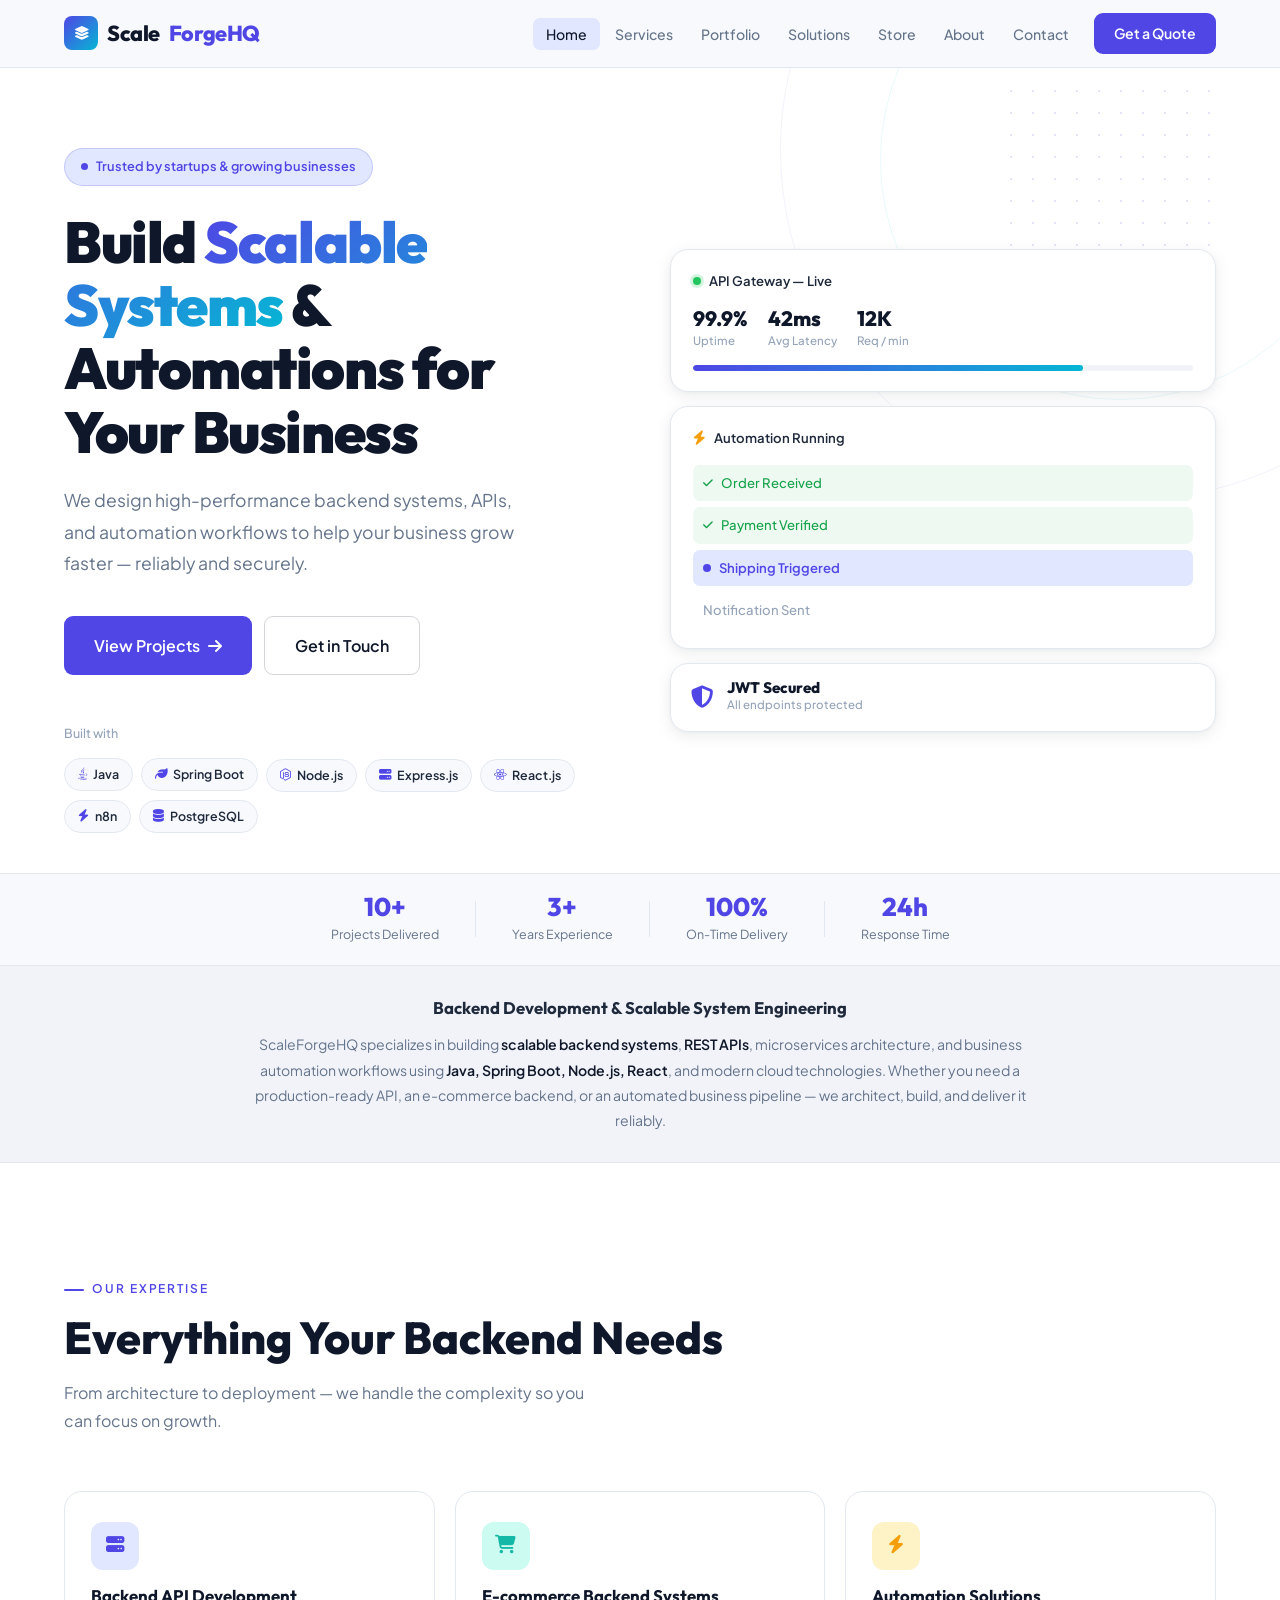
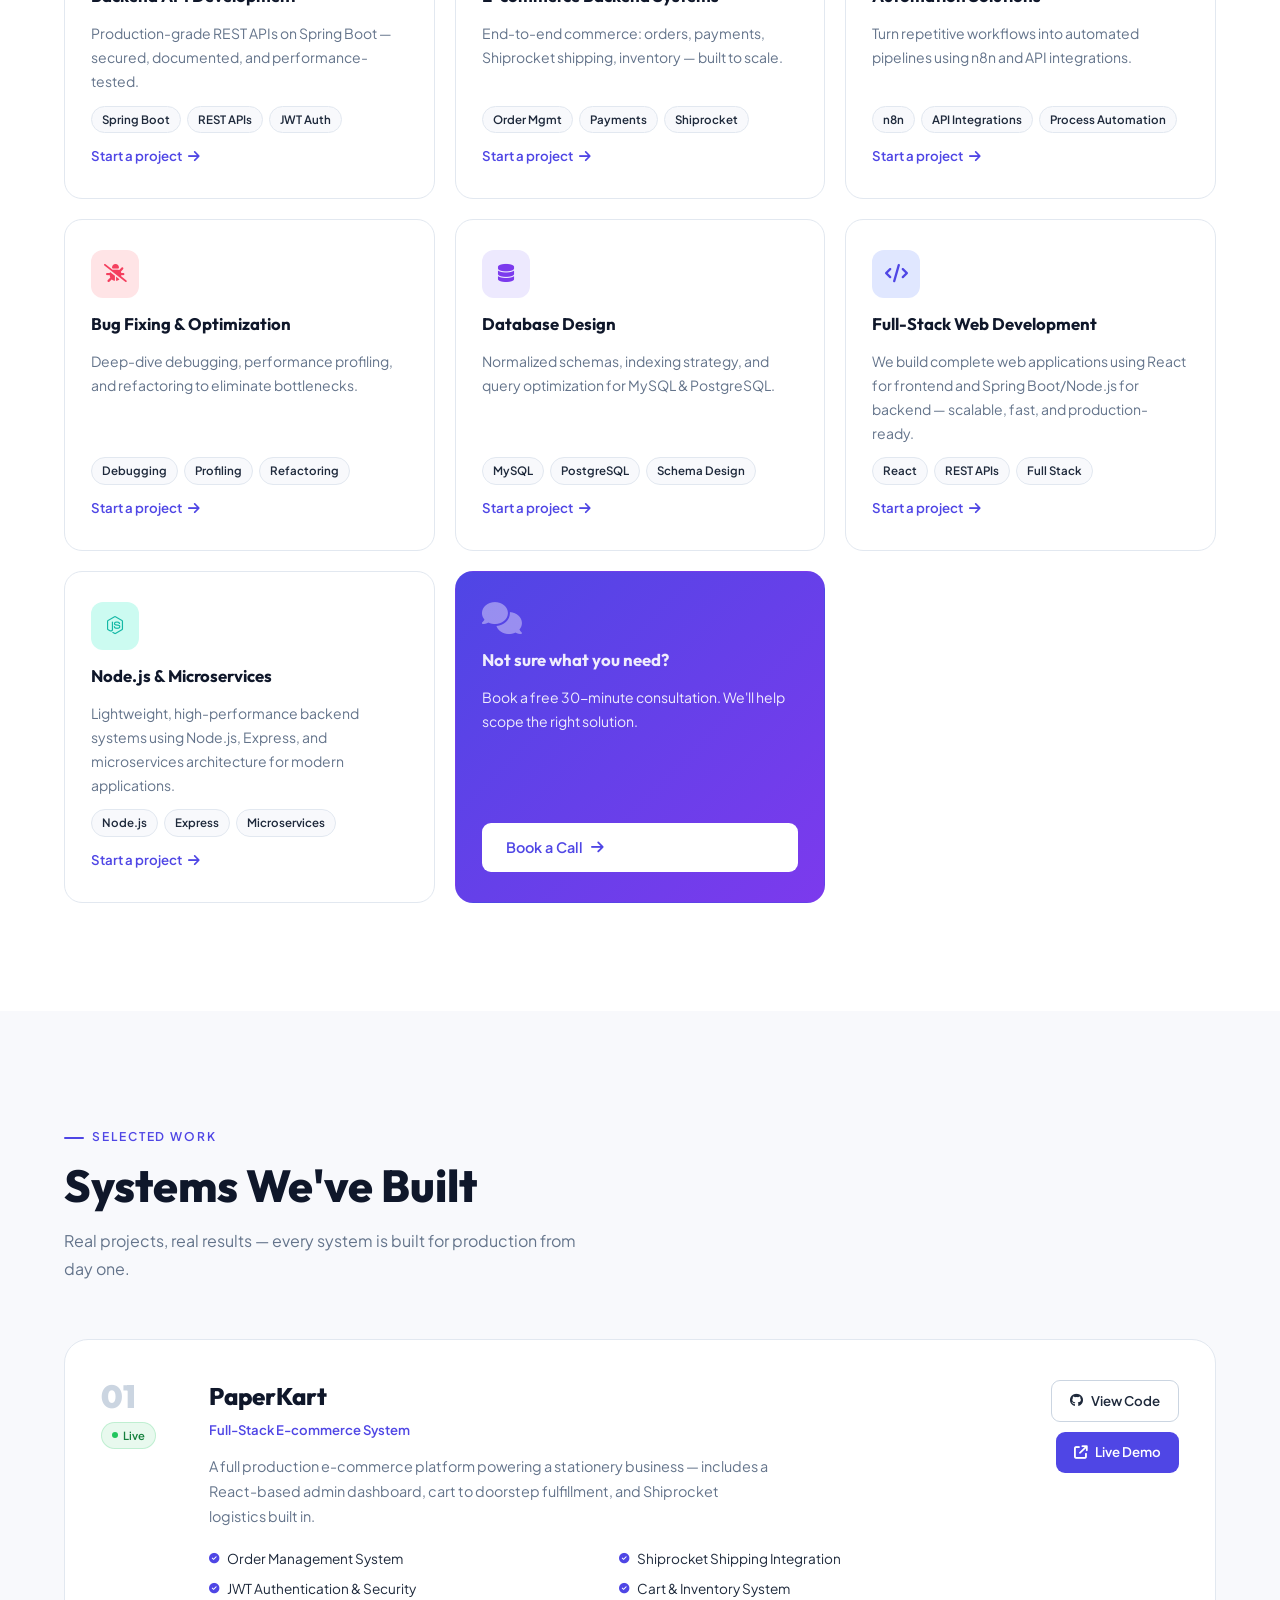
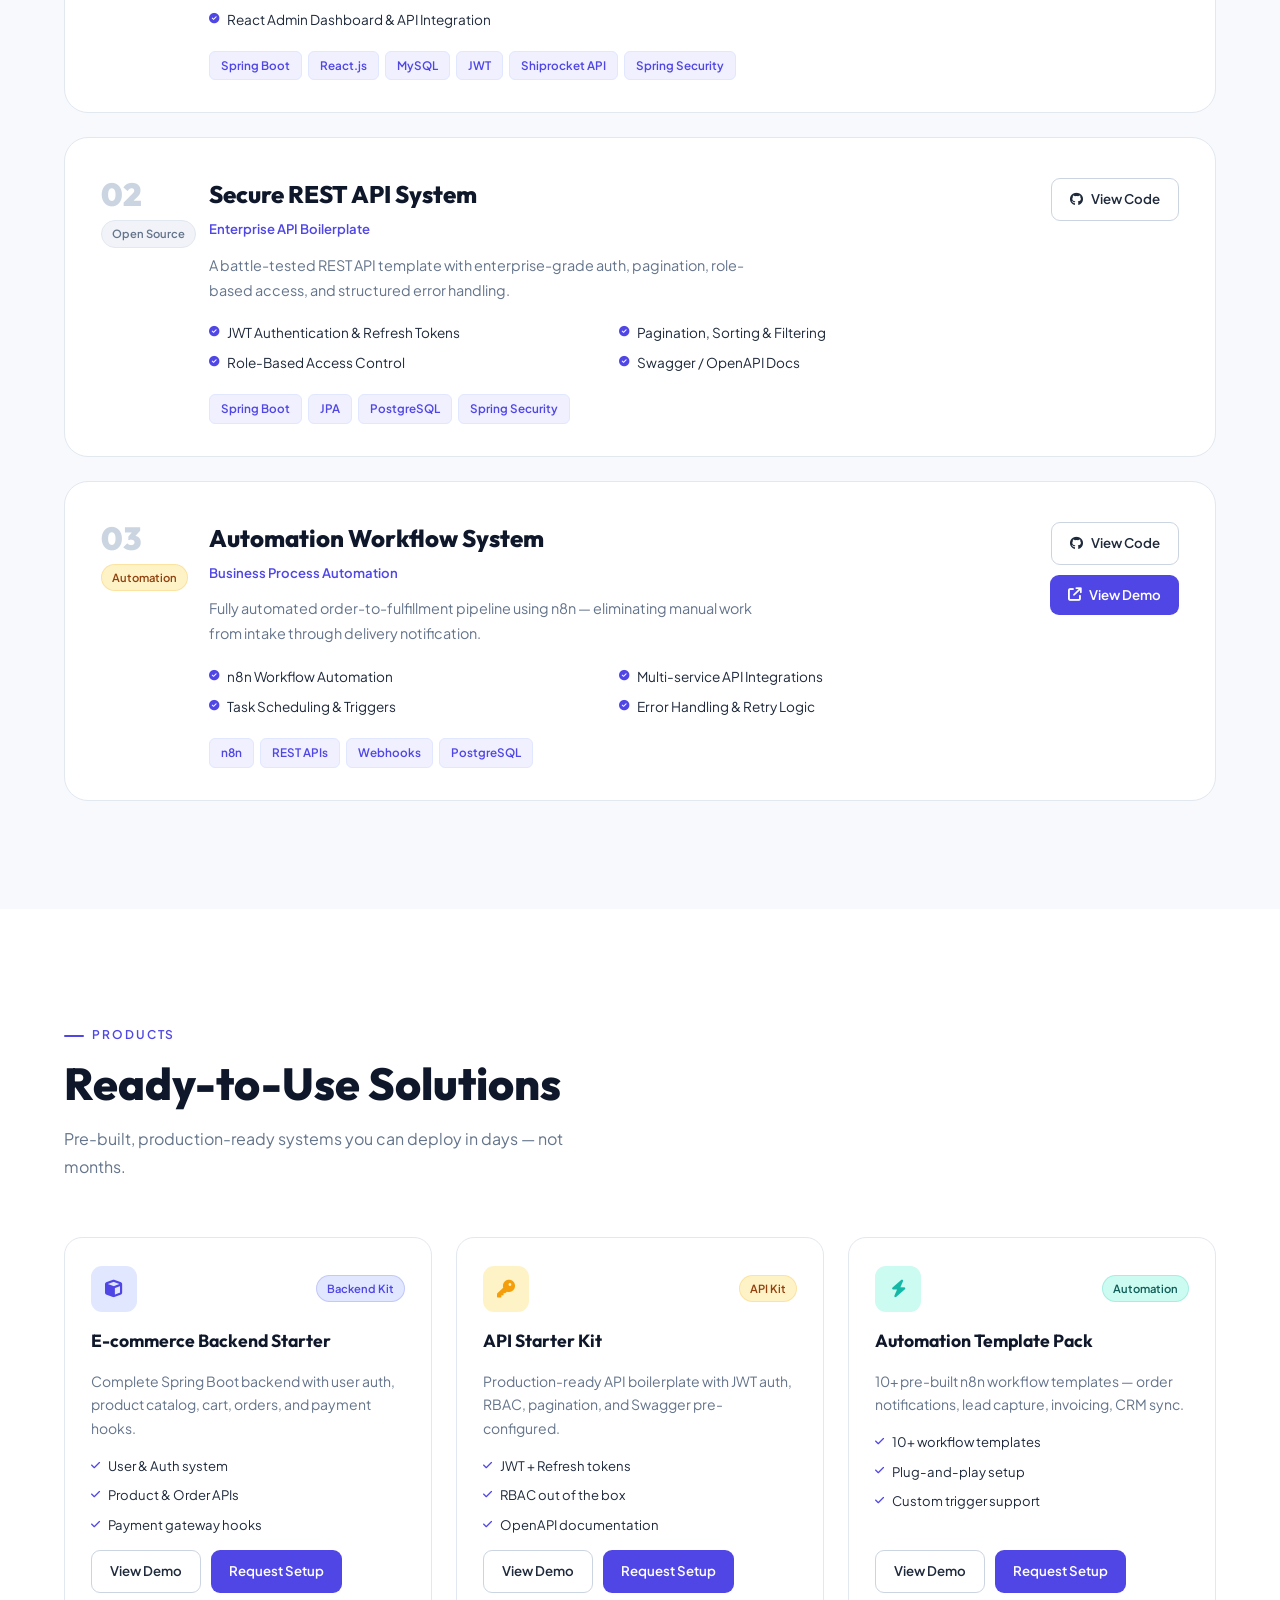
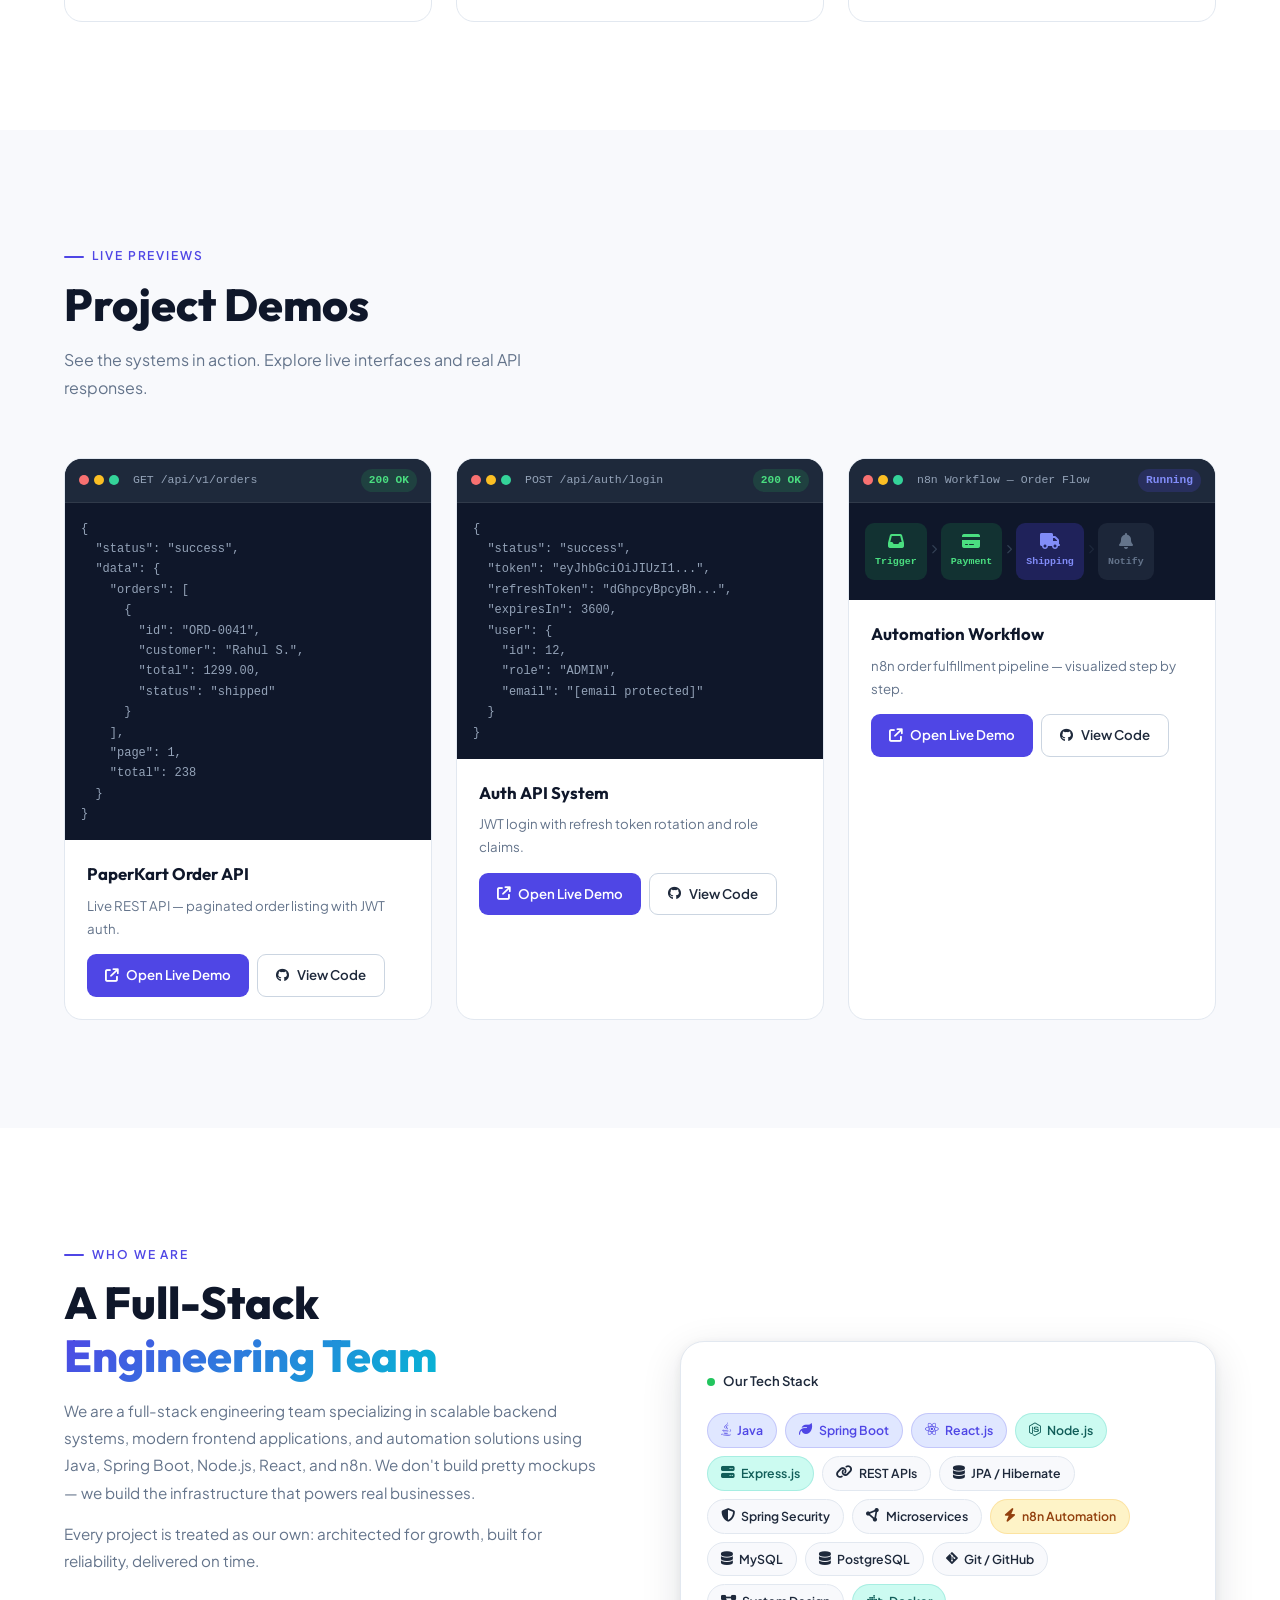
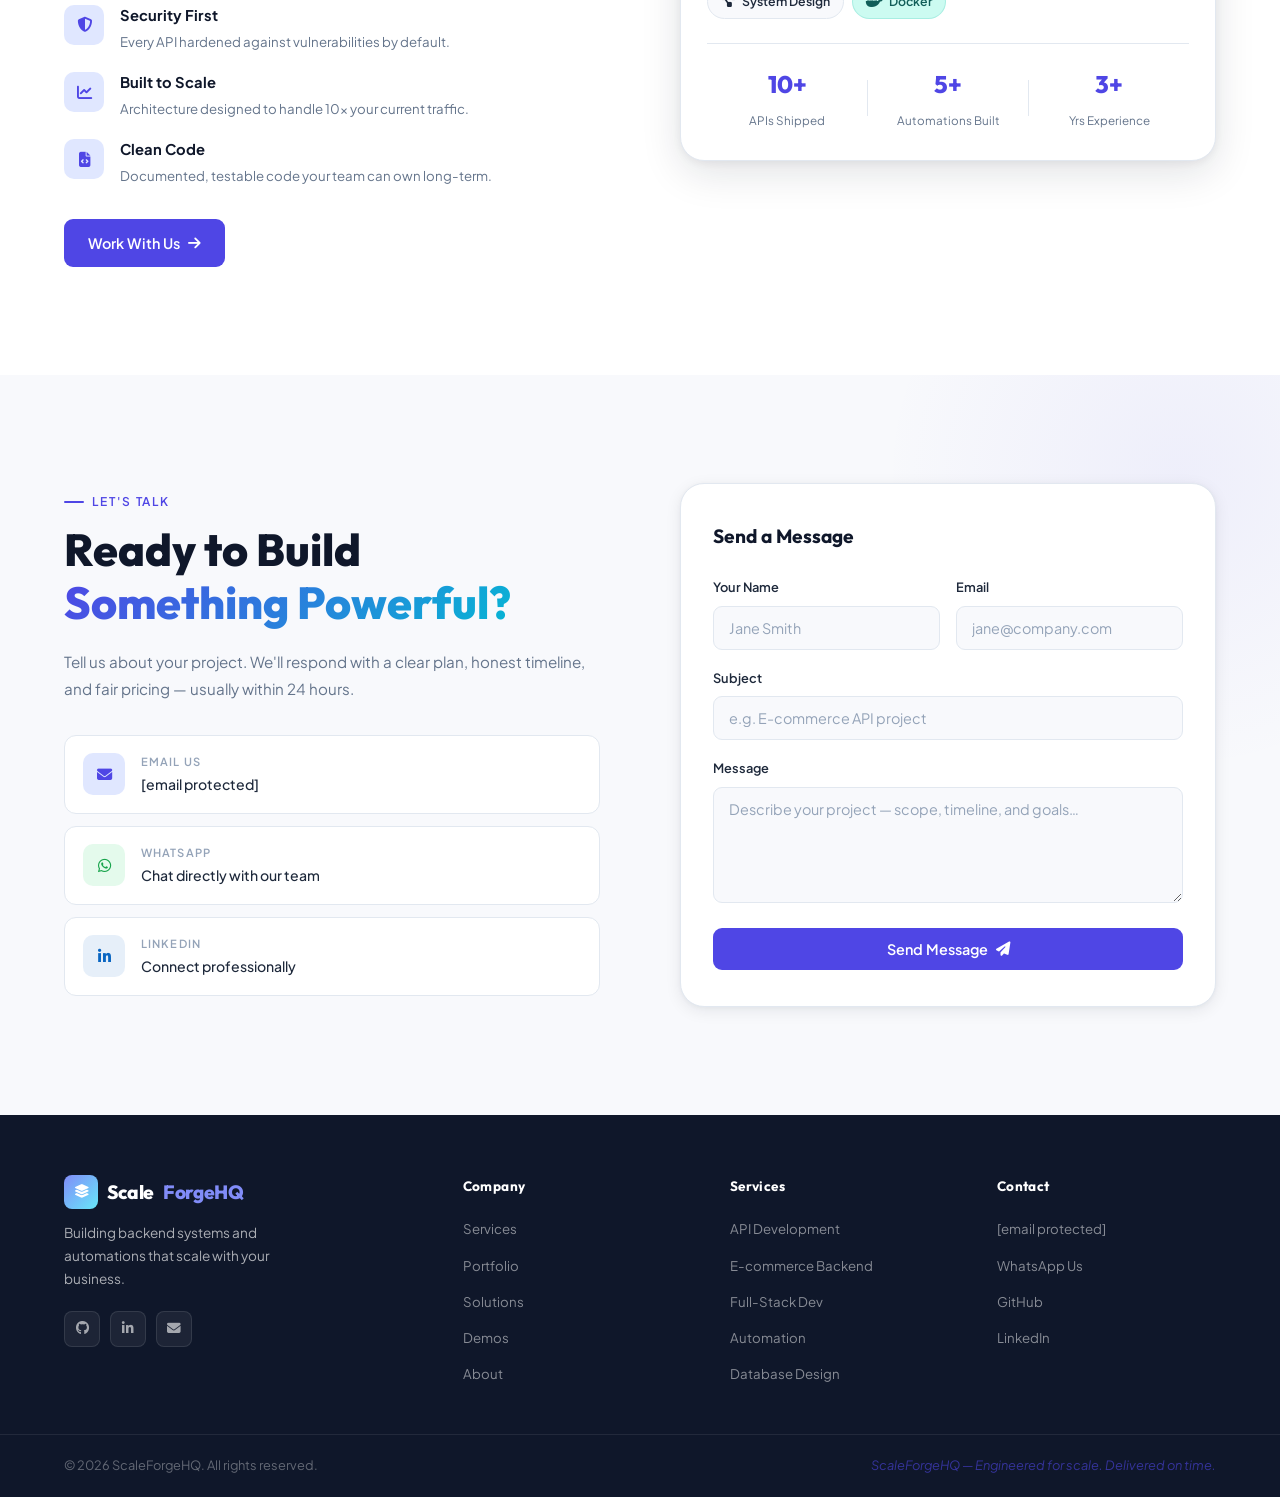
==== commit 989f65b8: "add favicon" ====
--- a/index.html
+++ b/index.html
@@ -1,393 +1,718 @@
-<!DOCTYPE html>
+<!doctype html>
 <html lang="en">
-<head>
-  <meta charset="UTF-8" />
-  <meta name="viewport" content="width=device-width, initial-scale=1.0" />
-  <title>ScaleForge — Backend Systems & Automation</title>
-  <meta name="description" content="ScaleForge builds high-performance backend systems, REST APIs, and automation workflows for growing businesses." />
-
-  <!-- Google Fonts: Outfit (display) + Plus Jakarta Sans (body) -->
-  <link rel="preconnect" href="https://fonts.googleapis.com" />
-  <link rel="preconnect" href="https://fonts.gstatic.com" crossorigin />
-  <link href="https://fonts.googleapis.com/css2?family=Outfit:wght@300;400;500;600;700;800;900&family=Plus+Jakarta+Sans:ital,wght@0,300;0,400;0,500;0,600;1,300&display=swap" rel="stylesheet" />
-
-  <!-- Font Awesome -->
-  <link rel="stylesheet" href="https://cdnjs.cloudflare.com/ajax/libs/font-awesome/6.5.1/css/all.min.css" />
-
-  <link rel="stylesheet" href="styles.css" />
-</head>
-<body>
-
-  <!-- ===================== NAVBAR ===================== -->
-  <nav class="navbar" id="navbar">
-    <div class="nav-inner">
-
-      <a href="#home" class="logo">
-        <div class="logo-mark"><i class="fa-solid fa-layer-group"></i></div>
-        Scale<span>Forge</span>
-      </a>
-
-      <ul class="nav-links" id="navLinks">
-        <li><a href="#home"      class="nav-link active">Home</a></li>
-        <li><a href="#services"  class="nav-link">Services</a></li>
-        <li><a href="#portfolio" class="nav-link">Portfolio</a></li>
-        <li><a href="#solutions" class="nav-link">Solutions</a></li>
-        <li><a href="#about"     class="nav-link">About</a></li>
-        <li><a href="#contact"   class="nav-link">Contact</a></li>
-        <li class="nav-cta-wrap"><a href="#contact" class="btn btn--nav">Get a Quote</a></li>
-      </ul>
-
-      <button class="hamburger" id="hamburger" aria-label="Toggle menu">
-        <span></span><span></span><span></span>
-      </button>
-    </div>
-  </nav>
-
-  <!-- ===================== HERO ===================== -->
-  <section class="hero" id="home">
-    <div class="hero-geo hero-geo--ring1"></div>
-    <div class="hero-geo hero-geo--ring2"></div>
-    <div class="hero-dots"></div>
-
-    <div class="container hero__body">
-      <div class="hero__left">
-
-        <div class="hero-pill fade-in">
-          <span class="pill-dot"></span>
-          Trusted by startups &amp; growing businesses
-        </div>
-
-        <h1 class="hero-title fade-in fd2">
-          Build <span class="grad-text">Scalable Systems</span>
-          &amp; Automations<br class="brk" />
-          for Your Business
-        </h1>
-
-        <p class="hero-sub fade-in fd3">
-          We design high-performance backend systems, APIs, and automation
-          workflows to help your business grow faster — reliably and securely.
+  <head>
+    <meta charset="UTF-8" />
+    <meta name="viewport" content="width=device-width, initial-scale=1.0" />
+
+    <!-- Title -->
+    <title>ScaleForgeHQ — Backend Systems & Automation</title>
+
+    <!-- Primary SEO -->
+    <meta
+      name="description"
+      content="ScaleForgeHQ builds scalable backend systems, full-stack applications, REST APIs, and automation workflows for growing businesses."
+    />
+    <meta name="robots" content="index, follow" />
+    <meta name="author" content="ScaleForgeHQ" />
+    <meta
+      name="keywords"
+      content="backend development, Spring Boot, REST API, Node.js, React, automation, n8n, microservices, Java, PostgreSQL, freelance backend developer"
+    />
+
+    <!-- Canonical (IMPORTANT: pick one domain and stick to it) -->
+    <link rel="canonical" href="https://www.scaleforgehq.com/" />
+
+    <!-- Open Graph (for LinkedIn, WhatsApp, Facebook) -->
+    <meta
+      property="og:title"
+      content="ScaleForgeHQ — Backend Systems & Automation"
+    />
+    <meta
+      property="og:description"
+      content="We build scalable backend systems, REST APIs, and automation workflows using Java, Spring Boot, Node.js, and React."
+    />
+    <meta property="og:url" content="https://www.scaleforgehq.com/" />
+    <meta property="og:type" content="website" />
+    <meta
+      property="og:image"
+      content="https://www.scaleforgehq.com/og-image.png"
+    />
+
+    <!-- Twitter -->
+    <meta name="twitter:card" content="summary_large_image" />
+    <meta
+      name="twitter:title"
+      content="ScaleForgeHQ — Backend Systems & Automation"
+    />
+    <meta
+      name="twitter:description"
+      content="Scalable backend systems, REST APIs, and automation built with Spring Boot, Node.js, and React."
+    />
+    <meta
+      name="twitter:image"
+      content="https://www.scaleforgehq.com/og-image.png"
+    />
+
+    <!-- Security / HTTPS enforcement -->
+    <meta
+      http-equiv="Content-Security-Policy"
+      content="upgrade-insecure-requests"
+    />
+
+    <!-- FAVICONS (FIXED ✅) -->
+    <link rel="icon" href="/favicon.ico" sizes="any" />
+    <link rel="icon" type="image/png" href="/favicon-32x32.png" sizes="32x32" />
+    <link rel="icon" type="image/png" href="/favicon-16x16.png" sizes="16x16" />
+    <link rel="apple-touch-icon" href="/apple-touch-icon.png" />
+    <link rel="manifest" href="/site.webmanifest" />
+
+    <!-- Android Chrome -->
+    <link
+      rel="icon"
+      type="image/png"
+      sizes="192x192"
+      href="/android-chrome-192x192.png"
+    />
+    <link
+      rel="icon"
+      type="image/png"
+      sizes="512x512"
+      href="/android-chrome-512x512.png"
+    />
+
+    <!-- Performance: Fonts -->
+    <link rel="preconnect" href="https://fonts.googleapis.com" />
+    <link rel="preconnect" href="https://fonts.gstatic.com" crossorigin />
+    <link
+      href="https://fonts.googleapis.com/css2?family=Outfit:wght@300;400;500;600;700;800;900&family=Plus+Jakarta+Sans:ital,wght@0,300;0,400;0,500;0,600;1,300&display=swap"
+      rel="stylesheet"
+    />
+
+    <!-- Icons -->
+    <link
+      rel="stylesheet"
+      href="https://cdnjs.cloudflare.com/ajax/libs/font-awesome/6.5.1/css/all.min.css"
+    />
+
+    <!-- Styles -->
+    <link rel="stylesheet" href="styles.css" />
+  </head>
+  <body>
+    <!-- ===================== NAVBAR ===================== -->
+    <nav class="navbar" id="navbar">
+      <div class="nav-inner">
+        <a href="#home" class="logo">
+          <div class="logo-mark"><i class="fa-solid fa-layer-group"></i></div>
+          Scale<span>ForgeHQ</span>
+        </a>
+
+        <ul class="nav-links" id="navLinks">
+          <li><a href="#home" class="nav-link active">Home</a></li>
+          <li><a href="#services" class="nav-link">Services</a></li>
+          <li><a href="#portfolio" class="nav-link">Portfolio</a></li>
+          <li><a href="#solutions" class="nav-link">Solutions</a></li>
+          <li><a href="store.html" class="nav-link">Store</a></li>
+          <li><a href="#about" class="nav-link">About</a></li>
+          <li><a href="#contact" class="nav-link">Contact</a></li>
+          <li class="nav-cta-wrap">
+            <a href="#contact" class="btn btn--nav">Get a Quote</a>
+          </li>
+        </ul>
+
+        <button class="hamburger" id="hamburger" aria-label="Toggle menu">
+          <span></span><span></span><span></span>
+        </button>
+      </div>
+    </nav>
+
+    <!-- ===================== HERO ===================== -->
+    <section class="hero" id="home">
+      <div class="hero-geo hero-geo--ring1"></div>
+      <div class="hero-geo hero-geo--ring2"></div>
+      <div class="hero-dots"></div>
+
+      <div class="container hero__body">
+        <div class="hero__left">
+          <div class="hero-pill fade-in">
+            <span class="pill-dot"></span>
+            Trusted by startups &amp; growing businesses
+          </div>
+
+          <h1 class="hero-title fade-in fd2">
+            Build <span class="grad-text">Scalable Systems</span> &amp;
+            Automations<br class="brk" />
+            for Your Business
+          </h1>
+
+          <p class="hero-sub fade-in fd3">
+            We design high-performance backend systems, APIs, and automation
+            workflows to help your business grow faster — reliably and securely.
+          </p>
+
+          <div class="hero-actions fade-in fd4">
+            <a href="#portfolio" class="btn btn--primary btn--lg">
+              View Projects <i class="fa-solid fa-arrow-right"></i>
+            </a>
+            <a href="#contact" class="btn btn--outline-dark btn--lg"
+              >Get in Touch</a
+            >
+          </div>
+
+          <div class="hero-trust fade-in fd5">
+            <span class="trust-label">Built with</span>
+            <div class="trust-chips">
+              <span><i class="fa-brands fa-java"></i> Java</span>
+              <span><i class="fa-solid fa-leaf"></i> Spring Boot</span>
+              <span><i class="fa-brands fa-node-js"></i> Node.js</span>
+              <span><i class="fa-solid fa-server"></i> Express.js</span>
+              <span><i class="fa-brands fa-react"></i> React.js</span>
+              <span><i class="fa-solid fa-bolt"></i> n8n</span>
+              <span><i class="fa-solid fa-database"></i> PostgreSQL</span>
+            </div>
+          </div>
+        </div>
+
+        <div class="hero__right fade-in fd3">
+          <div class="hcard-stack">
+            <div class="hcard hcard--main">
+              <div class="hcard-head">
+                <span class="hdot hdot--green"></span>
+                <span class="hcard-label">API Gateway — Live</span>
+              </div>
+              <div class="hcard-metrics">
+                <div class="hm">
+                  <span class="hm-val">99.9%</span
+                  ><span class="hm-key">Uptime</span>
+                </div>
+                <div class="hm">
+                  <span class="hm-val">42ms</span
+                  ><span class="hm-key">Avg Latency</span>
+                </div>
+                <div class="hm">
+                  <span class="hm-val">12K</span
+                  ><span class="hm-key">Req / min</span>
+                </div>
+              </div>
+              <div class="hcard-bar"><div class="hcard-bar-fill"></div></div>
+            </div>
+
+            <div class="hcard hcard--flow">
+              <div class="hcard-head">
+                <i class="fa-solid fa-bolt hc-ico"></i>
+                <span>Automation Running</span>
+              </div>
+              <div class="flow-steps">
+                <div class="fs fs--done">
+                  <i class="fa-solid fa-check"></i> Order Received
+                </div>
+                <div class="fs fs--done">
+                  <i class="fa-solid fa-check"></i> Payment Verified
+                </div>
+                <div class="fs fs--active">
+                  <span class="pulse-ring"></span> Shipping Triggered
+                </div>
+                <div class="fs fs--idle">Notification Sent</div>
+              </div>
+            </div>
+
+            <div class="hcard hcard--mini">
+              <i class="fa-solid fa-shield-halved hc-ico hc-ico--indigo"></i>
+              <div>
+                <p class="hm-val" style="font-size: 0.95rem; margin: 0">
+                  JWT Secured
+                </p>
+                <p class="hm-key" style="margin: 0">All endpoints protected</p>
+              </div>
+            </div>
+          </div>
+        </div>
+      </div>
+
+      <div class="hero-statsbar fade-in fd6">
+        <div class="container statsbar-inner">
+          <div class="sbi">
+            <strong>10+</strong><span>Projects Delivered</span>
+          </div>
+          <div class="sbi-sep"></div>
+          <div class="sbi">
+            <strong>3+</strong><span>Years Experience</span>
+          </div>
+          <div class="sbi-sep"></div>
+          <div class="sbi">
+            <strong>100%</strong><span>On-Time Delivery</span>
+          </div>
+          <div class="sbi-sep"></div>
+          <div class="sbi"><strong>24h</strong><span>Response Time</span></div>
+        </div>
+      </div>
+    </section>
+
+    <!-- ===================== SEO KEYWORD SECTION ===================== -->
+    <section class="seo-section" id="seo-intro">
+      <div class="container seo-inner">
+        <h2>Backend Development &amp; Scalable System Engineering</h2>
+        <p>
+          ScaleForgeHQ specializes in building
+          <strong>scalable backend systems</strong>, <strong>REST APIs</strong>,
+          microservices architecture, and business automation workflows using
+          <strong>Java, Spring Boot, Node.js, React</strong>, and modern cloud
+          technologies. Whether you need a production-ready API, an e-commerce
+          backend, or an automated business pipeline — we architect, build, and
+          deliver it reliably.
         </p>
-
-        <div class="hero-actions fade-in fd4">
-          <a href="#portfolio" class="btn btn--primary btn--lg">
-            View Projects <i class="fa-solid fa-arrow-right"></i>
-          </a>
-          <a href="#contact" class="btn btn--outline-dark btn--lg">Get in Touch</a>
-        </div>
-
-        <div class="hero-trust fade-in fd5">
-          <span class="trust-label">Built with</span>
-          <div class="trust-chips">
-            <span><i class="fa-brands fa-java"></i> Java</span>
-            <span><i class="fa-solid fa-leaf"></i> Spring Boot</span>
-            <span><i class="fa-solid fa-bolt"></i> n8n</span>
-            <span><i class="fa-solid fa-database"></i> PostgreSQL</span>
-          </div>
-        </div>
-
       </div>
-
-      <div class="hero__right fade-in fd3">
-        <div class="hcard-stack">
-
-          <div class="hcard hcard--main">
-            <div class="hcard-head">
-              <span class="hdot hdot--green"></span>
-              <span class="hcard-label">API Gateway — Live</span>
-            </div>
-            <div class="hcard-metrics">
-              <div class="hm"><span class="hm-val">99.9%</span><span class="hm-key">Uptime</span></div>
-              <div class="hm"><span class="hm-val">42ms</span><span class="hm-key">Avg Latency</span></div>
-              <div class="hm"><span class="hm-val">12K</span><span class="hm-key">Req / min</span></div>
-            </div>
-            <div class="hcard-bar"><div class="hcard-bar-fill"></div></div>
-          </div>
-
-          <div class="hcard hcard--flow">
-            <div class="hcard-head">
-              <i class="fa-solid fa-bolt hc-ico"></i>
-              <span>Automation Running</span>
-            </div>
-            <div class="flow-steps">
-              <div class="fs fs--done"><i class="fa-solid fa-check"></i> Order Received</div>
-              <div class="fs fs--done"><i class="fa-solid fa-check"></i> Payment Verified</div>
-              <div class="fs fs--active"><span class="pulse-ring"></span> Shipping Triggered</div>
-              <div class="fs fs--idle">Notification Sent</div>
-            </div>
-          </div>
-
-          <div class="hcard hcard--mini">
-            <i class="fa-solid fa-shield-halved hc-ico hc-ico--indigo"></i>
-            <div>
-              <p class="hm-val" style="font-size:.95rem;margin:0">JWT Secured</p>
-              <p class="hm-key" style="margin:0">All endpoints protected</p>
-            </div>
-          </div>
-
+    </section>
+
+    <!-- ===================== SERVICES ===================== -->
+    <section class="services section" id="services">
+      <div class="container">
+        <div class="sec-tag reveal">Our Expertise</div>
+        <div class="sec-head reveal rd1">
+          <h2 class="sec-title">Everything Your Backend Needs</h2>
+          <p class="sec-sub">
+            From architecture to deployment — we handle the complexity so you
+            can focus on growth.
+          </p>
+        </div>
+
+        <div class="svc-grid">
+          <div class="svc-card reveal">
+            <div class="svc-icon ico--indigo">
+              <i class="fa-solid fa-server"></i>
+            </div>
+            <h3>Backend API Development</h3>
+            <p>
+              Production-grade REST APIs on Spring Boot — secured, documented,
+              and performance-tested.
+            </p>
+            <ul class="svc-tags">
+              <li>Spring Boot</li>
+              <li>REST APIs</li>
+              <li>JWT Auth</li>
+            </ul>
+            <a href="#contact" class="svc-link"
+              >Start a project <i class="fa-solid fa-arrow-right"></i
+            ></a>
+          </div>
+
+          <div class="svc-card reveal rd1">
+            <div class="svc-icon ico--teal">
+              <i class="fa-solid fa-cart-shopping"></i>
+            </div>
+            <h3>E-commerce Backend Systems</h3>
+            <p>
+              End-to-end commerce: orders, payments, Shiprocket shipping,
+              inventory — built to scale.
+            </p>
+            <ul class="svc-tags">
+              <li>Order Mgmt</li>
+              <li>Payments</li>
+              <li>Shiprocket</li>
+            </ul>
+            <a href="#contact" class="svc-link"
+              >Start a project <i class="fa-solid fa-arrow-right"></i
+            ></a>
+          </div>
+
+          <div class="svc-card reveal rd2">
+            <div class="svc-icon ico--amber">
+              <i class="fa-solid fa-bolt"></i>
+            </div>
+            <h3>Automation Solutions</h3>
+            <p>
+              Turn repetitive workflows into automated pipelines using n8n and
+              API integrations.
+            </p>
+            <ul class="svc-tags">
+              <li>n8n</li>
+              <li>API Integrations</li>
+              <li>Process Automation</li>
+            </ul>
+            <a href="#contact" class="svc-link"
+              >Start a project <i class="fa-solid fa-arrow-right"></i
+            ></a>
+          </div>
+
+          <div class="svc-card reveal">
+            <div class="svc-icon ico--rose">
+              <i class="fa-solid fa-bug-slash"></i>
+            </div>
+            <h3>Bug Fixing &amp; Optimization</h3>
+            <p>
+              Deep-dive debugging, performance profiling, and refactoring to
+              eliminate bottlenecks.
+            </p>
+            <ul class="svc-tags">
+              <li>Debugging</li>
+              <li>Profiling</li>
+              <li>Refactoring</li>
+            </ul>
+            <a href="#contact" class="svc-link"
+              >Start a project <i class="fa-solid fa-arrow-right"></i
+            ></a>
+          </div>
+
+          <div class="svc-card reveal rd1">
+            <div class="svc-icon ico--violet">
+              <i class="fa-solid fa-database"></i>
+            </div>
+            <h3>Database Design</h3>
+            <p>
+              Normalized schemas, indexing strategy, and query optimization for
+              MySQL &amp; PostgreSQL.
+            </p>
+            <ul class="svc-tags">
+              <li>MySQL</li>
+              <li>PostgreSQL</li>
+              <li>Schema Design</li>
+            </ul>
+            <a href="#contact" class="svc-link"
+              >Start a project <i class="fa-solid fa-arrow-right"></i
+            ></a>
+          </div>
+
+          <div class="svc-card reveal rd2">
+            <div class="svc-icon ico--indigo">
+              <i class="fa-solid fa-code"></i>
+            </div>
+            <h3>Full-Stack Web Development</h3>
+            <p>
+              We build complete web applications using React for frontend and
+              Spring Boot/Node.js for backend — scalable, fast, and
+              production-ready.
+            </p>
+            <ul class="svc-tags">
+              <li>React</li>
+              <li>REST APIs</li>
+              <li>Full Stack</li>
+            </ul>
+            <a href="#contact" class="svc-link"
+              >Start a project <i class="fa-solid fa-arrow-right"></i
+            ></a>
+          </div>
+
+          <div class="svc-card reveal">
+            <div class="svc-icon ico--teal">
+              <i class="fa-brands fa-node-js"></i>
+            </div>
+            <h3>Node.js &amp; Microservices</h3>
+            <p>
+              Lightweight, high-performance backend systems using Node.js,
+              Express, and microservices architecture for modern applications.
+            </p>
+            <ul class="svc-tags">
+              <li>Node.js</li>
+              <li>Express</li>
+              <li>Microservices</li>
+            </ul>
+            <a href="#contact" class="svc-link"
+              >Start a project <i class="fa-solid fa-arrow-right"></i
+            ></a>
+          </div>
+
+          <div class="svc-card svc-card--cta reveal rd1">
+            <i class="fa-solid fa-comments svc-cta-ico"></i>
+            <h3>Not sure what you need?</h3>
+            <p>
+              Book a free 30-minute consultation. We'll help scope the right
+              solution.
+            </p>
+            <a href="#contact" class="btn btn--primary" style="margin-top: auto"
+              >Book a Call <i class="fa-solid fa-arrow-right"></i
+            ></a>
+          </div>
         </div>
       </div>
-    </div>
-
-    <div class="hero-statsbar fade-in fd6">
-      <div class="container statsbar-inner">
-        <div class="sbi"><strong>10+</strong><span>Projects Delivered</span></div>
-        <div class="sbi-sep"></div>
-        <div class="sbi"><strong>3+</strong><span>Years Experience</span></div>
-        <div class="sbi-sep"></div>
-        <div class="sbi"><strong>100%</strong><span>On-Time Delivery</span></div>
-        <div class="sbi-sep"></div>
-        <div class="sbi"><strong>24h</strong><span>Response Time</span></div>
+    </section>
+
+    <!-- ===================== PORTFOLIO ===================== -->
+    <section class="portfolio section" id="portfolio">
+      <div class="container">
+        <div class="sec-tag reveal">Selected Work</div>
+        <div class="sec-head reveal rd1">
+          <h2 class="sec-title">Systems We've Built</h2>
+          <p class="sec-sub">
+            Real projects, real results — every system is built for production
+            from day one.
+          </p>
+        </div>
+
+        <div class="proj-list">
+          <div class="proj-card reveal">
+            <div class="proj-meta">
+              <span class="proj-num">01</span>
+              <span class="proj-badge proj-badge--live"
+                ><span class="live-dot"></span> Live</span
+              >
+            </div>
+            <div class="proj-body">
+              <h3>PaperKart</h3>
+              <p class="proj-type">Full-Stack E-commerce System</p>
+              <p class="proj-desc">
+                A full production e-commerce platform powering a stationery
+                business — includes a React-based admin dashboard, cart to
+                doorstep fulfillment, and Shiprocket logistics built in.
+              </p>
+              <ul class="proj-features">
+                <li>
+                  <i class="fa-solid fa-circle-check"></i> Order Management
+                  System
+                </li>
+                <li>
+                  <i class="fa-solid fa-circle-check"></i> Shiprocket Shipping
+                  Integration
+                </li>
+                <li>
+                  <i class="fa-solid fa-circle-check"></i> JWT Authentication
+                  &amp; Security
+                </li>
+                <li>
+                  <i class="fa-solid fa-circle-check"></i> Cart &amp; Inventory
+                  System
+                </li>
+                <li>
+                  <i class="fa-solid fa-circle-check"></i> React Admin Dashboard
+                  &amp; API Integration
+                </li>
+              </ul>
+              <div class="proj-stack">
+                <span>Spring Boot</span><span>React.js</span><span>MySQL</span
+                ><span>JWT</span><span>Shiprocket API</span
+                ><span>Spring Security</span>
+              </div>
+            </div>
+            <div class="proj-actions">
+              <!-- REPLACE: add your GitHub + live demo links -->
+              <a
+                href="https://github.com/yourorg/paperkart"
+                target="_blank"
+                class="btn btn--outline btn--sm"
+                ><i class="fa-brands fa-github"></i> View Code</a
+              >
+              <a href="#demos" class="btn btn--primary btn--sm"
+                ><i class="fa-solid fa-arrow-up-right-from-square"></i> Live
+                Demo</a
+              >
+            </div>
+          </div>
+
+          <div class="proj-card reveal rd1">
+            <div class="proj-meta">
+              <span class="proj-num">02</span>
+              <span class="proj-badge">Open Source</span>
+            </div>
+            <div class="proj-body">
+              <h3>Secure REST API System</h3>
+              <p class="proj-type">Enterprise API Boilerplate</p>
+              <p class="proj-desc">
+                A battle-tested REST API template with enterprise-grade auth,
+                pagination, role-based access, and structured error handling.
+              </p>
+              <ul class="proj-features">
+                <li>
+                  <i class="fa-solid fa-circle-check"></i> JWT Authentication
+                  &amp; Refresh Tokens
+                </li>
+                <li>
+                  <i class="fa-solid fa-circle-check"></i> Pagination, Sorting
+                  &amp; Filtering
+                </li>
+                <li>
+                  <i class="fa-solid fa-circle-check"></i> Role-Based Access
+                  Control
+                </li>
+                <li>
+                  <i class="fa-solid fa-circle-check"></i> Swagger / OpenAPI
+                  Docs
+                </li>
+              </ul>
+              <div class="proj-stack">
+                <span>Spring Boot</span><span>JPA</span><span>PostgreSQL</span
+                ><span>Spring Security</span>
+              </div>
+            </div>
+            <div class="proj-actions">
+              <!-- REPLACE: add your GitHub link -->
+              <a
+                href="https://github.com/yourorg/secure-rest-api"
+                target="_blank"
+                class="btn btn--outline btn--sm"
+                ><i class="fa-brands fa-github"></i> View Code</a
+              >
+            </div>
+          </div>
+
+          <div class="proj-card reveal rd2">
+            <div class="proj-meta">
+              <span class="proj-num">03</span>
+              <span class="proj-badge proj-badge--amber">Automation</span>
+            </div>
+            <div class="proj-body">
+              <h3>Automation Workflow System</h3>
+              <p class="proj-type">Business Process Automation</p>
+              <p class="proj-desc">
+                Fully automated order-to-fulfillment pipeline using n8n —
+                eliminating manual work from intake through delivery
+                notification.
+              </p>
+              <ul class="proj-features">
+                <li>
+                  <i class="fa-solid fa-circle-check"></i> n8n Workflow
+                  Automation
+                </li>
+                <li>
+                  <i class="fa-solid fa-circle-check"></i> Multi-service API
+                  Integrations
+                </li>
+                <li>
+                  <i class="fa-solid fa-circle-check"></i> Task Scheduling &amp;
+                  Triggers
+                </li>
+                <li>
+                  <i class="fa-solid fa-circle-check"></i> Error Handling &amp;
+                  Retry Logic
+                </li>
+              </ul>
+              <div class="proj-stack">
+                <span>n8n</span><span>REST APIs</span><span>Webhooks</span
+                ><span>PostgreSQL</span>
+              </div>
+            </div>
+            <div class="proj-actions">
+              <!-- REPLACE: add your links -->
+              <a
+                href="https://github.com/yourorg/automation-system"
+                target="_blank"
+                class="btn btn--outline btn--sm"
+                ><i class="fa-brands fa-github"></i> View Code</a
+              >
+              <a href="#demos" class="btn btn--primary btn--sm"
+                ><i class="fa-solid fa-arrow-up-right-from-square"></i> View
+                Demo</a
+              >
+            </div>
+          </div>
+        </div>
       </div>
-    </div>
-  </section>
-
-  <!-- ===================== SERVICES ===================== -->
-  <section class="services section" id="services">
-    <div class="container">
-
-      <div class="sec-tag reveal">Our Expertise</div>
-      <div class="sec-head reveal rd1">
-        <h2 class="sec-title">Everything Your Backend Needs</h2>
-        <p class="sec-sub">From architecture to deployment — we handle the complexity so you can focus on growth.</p>
+    </section>
+
+    <!-- ===================== SOLUTIONS ===================== -->
+    <section class="solutions section" id="solutions">
+      <div class="container">
+        <div class="sec-tag reveal">Products</div>
+        <div class="sec-head reveal rd1">
+          <h2 class="sec-title">Ready-to-Use Solutions</h2>
+          <p class="sec-sub">
+            Pre-built, production-ready systems you can deploy in days — not
+            months.
+          </p>
+        </div>
+
+        <div class="sol-grid">
+          <div class="sol-card reveal">
+            <div class="sol-top">
+              <div class="sol-icon"><i class="fa-solid fa-cube"></i></div>
+              <span class="sol-badge">Backend Kit</span>
+            </div>
+            <h3>E-commerce Backend Starter</h3>
+            <p>
+              Complete Spring Boot backend with user auth, product catalog,
+              cart, orders, and payment hooks.
+            </p>
+            <ul class="sol-feats">
+              <li><i class="fa-solid fa-check"></i> User &amp; Auth system</li>
+              <li>
+                <i class="fa-solid fa-check"></i> Product &amp; Order APIs
+              </li>
+              <li><i class="fa-solid fa-check"></i> Payment gateway hooks</li>
+            </ul>
+            <div class="sol-actions">
+              <a href="#demos" class="btn btn--outline btn--sm">View Demo</a>
+              <a href="#contact" class="btn btn--primary btn--sm"
+                >Request Setup</a
+              >
+            </div>
+          </div>
+
+          <div class="sol-card reveal rd1">
+            <div class="sol-top">
+              <div class="sol-icon sol-icon--amber">
+                <i class="fa-solid fa-key"></i>
+              </div>
+              <span class="sol-badge sol-badge--amber">API Kit</span>
+            </div>
+            <h3>API Starter Kit</h3>
+            <p>
+              Production-ready API boilerplate with JWT auth, RBAC, pagination,
+              and Swagger pre-configured.
+            </p>
+            <ul class="sol-feats">
+              <li><i class="fa-solid fa-check"></i> JWT + Refresh tokens</li>
+              <li><i class="fa-solid fa-check"></i> RBAC out of the box</li>
+              <li><i class="fa-solid fa-check"></i> OpenAPI documentation</li>
+            </ul>
+            <div class="sol-actions">
+              <a href="#demos" class="btn btn--outline btn--sm">View Demo</a>
+              <a href="#contact" class="btn btn--primary btn--sm"
+                >Request Setup</a
+              >
+            </div>
+          </div>
+
+          <div class="sol-card reveal rd2">
+            <div class="sol-top">
+              <div class="sol-icon sol-icon--teal">
+                <i class="fa-solid fa-bolt"></i>
+              </div>
+              <span class="sol-badge sol-badge--teal">Automation</span>
+            </div>
+            <h3>Automation Template Pack</h3>
+            <p>
+              10+ pre-built n8n workflow templates — order notifications, lead
+              capture, invoicing, CRM sync.
+            </p>
+            <ul class="sol-feats">
+              <li><i class="fa-solid fa-check"></i> 10+ workflow templates</li>
+              <li><i class="fa-solid fa-check"></i> Plug-and-play setup</li>
+              <li><i class="fa-solid fa-check"></i> Custom trigger support</li>
+            </ul>
+            <div class="sol-actions">
+              <a href="#demos" class="btn btn--outline btn--sm">View Demo</a>
+              <a href="#contact" class="btn btn--primary btn--sm"
+                >Request Setup</a
+              >
+            </div>
+          </div>
+        </div>
       </div>
-
-      <div class="svc-grid">
-
-        <div class="svc-card reveal">
-          <div class="svc-icon ico--indigo"><i class="fa-solid fa-server"></i></div>
-          <h3>Backend API Development</h3>
-          <p>Production-grade REST APIs on Spring Boot — secured, documented, and performance-tested.</p>
-          <ul class="svc-tags"><li>Spring Boot</li><li>REST APIs</li><li>JWT Auth</li></ul>
-          <a href="#contact" class="svc-link">Start a project <i class="fa-solid fa-arrow-right"></i></a>
-        </div>
-
-        <div class="svc-card reveal rd1">
-          <div class="svc-icon ico--teal"><i class="fa-solid fa-cart-shopping"></i></div>
-          <h3>E-commerce Backend Systems</h3>
-          <p>End-to-end commerce: orders, payments, Shiprocket shipping, inventory — built to scale.</p>
-          <ul class="svc-tags"><li>Order Mgmt</li><li>Payments</li><li>Shiprocket</li></ul>
-          <a href="#contact" class="svc-link">Start a project <i class="fa-solid fa-arrow-right"></i></a>
-        </div>
-
-        <div class="svc-card reveal rd2">
-          <div class="svc-icon ico--amber"><i class="fa-solid fa-bolt"></i></div>
-          <h3>Automation Solutions</h3>
-          <p>Turn repetitive workflows into automated pipelines using n8n and API integrations.</p>
-          <ul class="svc-tags"><li>n8n</li><li>API Integrations</li><li>Process Automation</li></ul>
-          <a href="#contact" class="svc-link">Start a project <i class="fa-solid fa-arrow-right"></i></a>
-        </div>
-
-        <div class="svc-card reveal">
-          <div class="svc-icon ico--rose"><i class="fa-solid fa-bug-slash"></i></div>
-          <h3>Bug Fixing &amp; Optimization</h3>
-          <p>Deep-dive debugging, performance profiling, and refactoring to eliminate bottlenecks.</p>
-          <ul class="svc-tags"><li>Debugging</li><li>Profiling</li><li>Refactoring</li></ul>
-          <a href="#contact" class="svc-link">Start a project <i class="fa-solid fa-arrow-right"></i></a>
-        </div>
-
-        <div class="svc-card reveal rd1">
-          <div class="svc-icon ico--violet"><i class="fa-solid fa-database"></i></div>
-          <h3>Database Design</h3>
-          <p>Normalized schemas, indexing strategy, and query optimization for MySQL &amp; PostgreSQL.</p>
-          <ul class="svc-tags"><li>MySQL</li><li>PostgreSQL</li><li>Schema Design</li></ul>
-          <a href="#contact" class="svc-link">Start a project <i class="fa-solid fa-arrow-right"></i></a>
-        </div>
-
-        <div class="svc-card svc-card--cta reveal rd2">
-          <i class="fa-solid fa-comments svc-cta-ico"></i>
-          <h3>Not sure what you need?</h3>
-          <p>Book a free 30-minute consultation. We'll help scope the right solution.</p>
-          <a href="#contact" class="btn btn--primary" style="margin-top:auto">Book a Call <i class="fa-solid fa-arrow-right"></i></a>
-        </div>
-
-      </div>
-    </div>
-  </section>
-
-  <!-- ===================== PORTFOLIO ===================== -->
-  <section class="portfolio section" id="portfolio">
-    <div class="container">
-
-      <div class="sec-tag reveal">Selected Work</div>
-      <div class="sec-head reveal rd1">
-        <h2 class="sec-title">Systems We've Built</h2>
-        <p class="sec-sub">Real projects, real results — every system is built for production from day one.</p>
-      </div>
-
-      <div class="proj-list">
-
-        <div class="proj-card reveal">
-          <div class="proj-meta">
-            <span class="proj-num">01</span>
-            <span class="proj-badge proj-badge--live"><span class="live-dot"></span> Live</span>
-          </div>
-          <div class="proj-body">
-            <h3>PaperKart</h3>
-            <p class="proj-type">E-commerce Backend System</p>
-            <p class="proj-desc">A full production e-commerce backend powering a stationery business — cart to doorstep, with Shiprocket logistics built in.</p>
-            <ul class="proj-features">
-              <li><i class="fa-solid fa-circle-check"></i> Order Management System</li>
-              <li><i class="fa-solid fa-circle-check"></i> Shiprocket Shipping Integration</li>
-              <li><i class="fa-solid fa-circle-check"></i> JWT Authentication &amp; Security</li>
-              <li><i class="fa-solid fa-circle-check"></i> Cart &amp; Inventory System</li>
-            </ul>
-            <div class="proj-stack">
-              <span>Spring Boot</span><span>MySQL</span><span>JWT</span><span>Shiprocket API</span><span>Spring Security</span>
-            </div>
-          </div>
-          <div class="proj-actions">
-            <!-- REPLACE: add your GitHub + live demo links -->
-            <a href="https://github.com/yourorg/paperkart" target="_blank" class="btn btn--outline btn--sm"><i class="fa-brands fa-github"></i> View Code</a>
-            <a href="#demos" class="btn btn--primary btn--sm"><i class="fa-solid fa-arrow-up-right-from-square"></i> Live Demo</a>
-          </div>
-        </div>
-
-        <div class="proj-card reveal rd1">
-          <div class="proj-meta">
-            <span class="proj-num">02</span>
-            <span class="proj-badge">Open Source</span>
-          </div>
-          <div class="proj-body">
-            <h3>Secure REST API System</h3>
-            <p class="proj-type">Enterprise API Boilerplate</p>
-            <p class="proj-desc">A battle-tested REST API template with enterprise-grade auth, pagination, role-based access, and structured error handling.</p>
-            <ul class="proj-features">
-              <li><i class="fa-solid fa-circle-check"></i> JWT Authentication &amp; Refresh Tokens</li>
-              <li><i class="fa-solid fa-circle-check"></i> Pagination, Sorting &amp; Filtering</li>
-              <li><i class="fa-solid fa-circle-check"></i> Role-Based Access Control</li>
-              <li><i class="fa-solid fa-circle-check"></i> Swagger / OpenAPI Docs</li>
-            </ul>
-            <div class="proj-stack">
-              <span>Spring Boot</span><span>JPA</span><span>PostgreSQL</span><span>Spring Security</span>
-            </div>
-          </div>
-          <div class="proj-actions">
-            <!-- REPLACE: add your GitHub link -->
-            <a href="https://github.com/yourorg/secure-rest-api" target="_blank" class="btn btn--outline btn--sm"><i class="fa-brands fa-github"></i> View Code</a>
-          </div>
-        </div>
-
-        <div class="proj-card reveal rd2">
-          <div class="proj-meta">
-            <span class="proj-num">03</span>
-            <span class="proj-badge proj-badge--amber">Automation</span>
-          </div>
-          <div class="proj-body">
-            <h3>Automation Workflow System</h3>
-            <p class="proj-type">Business Process Automation</p>
-            <p class="proj-desc">Fully automated order-to-fulfillment pipeline using n8n — eliminating manual work from intake through delivery notification.</p>
-            <ul class="proj-features">
-              <li><i class="fa-solid fa-circle-check"></i> n8n Workflow Automation</li>
-              <li><i class="fa-solid fa-circle-check"></i> Multi-service API Integrations</li>
-              <li><i class="fa-solid fa-circle-check"></i> Task Scheduling &amp; Triggers</li>
-              <li><i class="fa-solid fa-circle-check"></i> Error Handling &amp; Retry Logic</li>
-            </ul>
-            <div class="proj-stack">
-              <span>n8n</span><span>REST APIs</span><span>Webhooks</span><span>PostgreSQL</span>
-            </div>
-          </div>
-          <div class="proj-actions">
-            <!-- REPLACE: add your links -->
-            <a href="https://github.com/yourorg/automation-system" target="_blank" class="btn btn--outline btn--sm"><i class="fa-brands fa-github"></i> View Code</a>
-            <a href="#demos" class="btn btn--primary btn--sm"><i class="fa-solid fa-arrow-up-right-from-square"></i> View Demo</a>
-          </div>
-        </div>
-
-      </div>
-    </div>
-  </section>
-
-  <!-- ===================== SOLUTIONS ===================== -->
-  <section class="solutions section" id="solutions">
-    <div class="container">
-
-      <div class="sec-tag reveal">Products</div>
-      <div class="sec-head reveal rd1">
-        <h2 class="sec-title">Ready-to-Use Solutions</h2>
-        <p class="sec-sub">Pre-built, production-ready systems you can deploy in days — not months.</p>
-      </div>
-
-      <div class="sol-grid">
-
-        <div class="sol-card reveal">
-          <div class="sol-top">
-            <div class="sol-icon"><i class="fa-solid fa-cube"></i></div>
-            <span class="sol-badge">Backend Kit</span>
-          </div>
-          <h3>E-commerce Backend Starter</h3>
-          <p>Complete Spring Boot backend with user auth, product catalog, cart, orders, and payment hooks.</p>
-          <ul class="sol-feats">
-            <li><i class="fa-solid fa-check"></i> User &amp; Auth system</li>
-            <li><i class="fa-solid fa-check"></i> Product &amp; Order APIs</li>
-            <li><i class="fa-solid fa-check"></i> Payment gateway hooks</li>
-          </ul>
-          <div class="sol-actions">
-            <a href="#demos" class="btn btn--outline btn--sm">View Demo</a>
-            <a href="#contact" class="btn btn--primary btn--sm">Request Setup</a>
-          </div>
-        </div>
-
-        <div class="sol-card reveal rd1">
-          <div class="sol-top">
-            <div class="sol-icon sol-icon--amber"><i class="fa-solid fa-key"></i></div>
-            <span class="sol-badge sol-badge--amber">API Kit</span>
-          </div>
-          <h3>API Starter Kit</h3>
-          <p>Production-ready API boilerplate with JWT auth, RBAC, pagination, and Swagger pre-configured.</p>
-          <ul class="sol-feats">
-            <li><i class="fa-solid fa-check"></i> JWT + Refresh tokens</li>
-            <li><i class="fa-solid fa-check"></i> RBAC out of the box</li>
-            <li><i class="fa-solid fa-check"></i> OpenAPI documentation</li>
-          </ul>
-          <div class="sol-actions">
-            <a href="#demos" class="btn btn--outline btn--sm">View Demo</a>
-            <a href="#contact" class="btn btn--primary btn--sm">Request Setup</a>
-          </div>
-        </div>
-
-        <div class="sol-card reveal rd2">
-          <div class="sol-top">
-            <div class="sol-icon sol-icon--teal"><i class="fa-solid fa-bolt"></i></div>
-            <span class="sol-badge sol-badge--teal">Automation</span>
-          </div>
-          <h3>Automation Template Pack</h3>
-          <p>10+ pre-built n8n workflow templates — order notifications, lead capture, invoicing, CRM sync.</p>
-          <ul class="sol-feats">
-            <li><i class="fa-solid fa-check"></i> 10+ workflow templates</li>
-            <li><i class="fa-solid fa-check"></i> Plug-and-play setup</li>
-            <li><i class="fa-solid fa-check"></i> Custom trigger support</li>
-          </ul>
-          <div class="sol-actions">
-            <a href="#demos" class="btn btn--outline btn--sm">View Demo</a>
-            <a href="#contact" class="btn btn--primary btn--sm">Request Setup</a>
-          </div>
-        </div>
-
-      </div>
-    </div>
-  </section>
-
-  <!-- ===================== DEMOS ===================== -->
-  <section class="demos section" id="demos">
-    <div class="container">
-
-      <div class="sec-tag reveal">Live Previews</div>
-      <div class="sec-head reveal rd1">
-        <h2 class="sec-title">Project Demos</h2>
-        <p class="sec-sub">See the systems in action. Explore live interfaces and real API responses.</p>
-      </div>
-
-      <div class="demos-grid">
-
-        <div class="demo-card reveal">
-          <div class="demo-preview">
-            <div class="mock-term">
-              <div class="mock-bar">
-                <div class="mock-dots"><span class="md r"></span><span class="md y"></span><span class="md g"></span></div>
-                <span class="mock-url">GET /api/v1/orders</span>
-                <span class="mock-status s-ok">200 OK</span>
-              </div>
-<pre class="mock-code">{
+    </section>
+
+    <!-- ===================== DEMOS ===================== -->
+    <section class="demos section" id="demos">
+      <div class="container">
+        <div class="sec-tag reveal">Live Previews</div>
+        <div class="sec-head reveal rd1">
+          <h2 class="sec-title">Project Demos</h2>
+          <p class="sec-sub">
+            See the systems in action. Explore live interfaces and real API
+            responses.
+          </p>
+        </div>
+
+        <div class="demos-grid">
+          <div class="demo-card reveal">
+            <div class="demo-preview">
+              <div class="mock-term">
+                <div class="mock-bar">
+                  <div class="mock-dots">
+                    <span class="md r"></span><span class="md y"></span
+                    ><span class="md g"></span>
+                  </div>
+                  <span class="mock-url">GET /api/v1/orders</span>
+                  <span class="mock-status s-ok">200 OK</span>
+                </div>
+                <pre class="mock-code">
+{
   "status": "success",
   "data": {
     "orders": [
@@ -401,29 +726,44 @@
     "page": 1,
     "total": 238
   }
-}</pre>
-            </div>
-          </div>
-          <div class="demo-info">
-            <h3>PaperKart Order API</h3>
-            <p>Live REST API — paginated order listing with JWT auth.</p>
-            <div class="demo-btns">
-              <!-- REPLACE: add your live demo URL -->
-              <a href="https://demo.yoursite.com/paperkart" target="_blank" class="btn btn--primary btn--sm"><i class="fa-solid fa-arrow-up-right-from-square"></i> Open Live Demo</a>
-              <a href="https://github.com/yourorg/paperkart" target="_blank" class="btn btn--outline btn--sm"><i class="fa-brands fa-github"></i> View Code</a>
-            </div>
-          </div>
-        </div>
-
-        <div class="demo-card reveal rd1">
-          <div class="demo-preview">
-            <div class="mock-term">
-              <div class="mock-bar">
-                <div class="mock-dots"><span class="md r"></span><span class="md y"></span><span class="md g"></span></div>
-                <span class="mock-url">POST /api/auth/login</span>
-                <span class="mock-status s-ok">200 OK</span>
-              </div>
-<pre class="mock-code">{
+}</pre
+                >
+              </div>
+            </div>
+            <div class="demo-info">
+              <h3>PaperKart Order API</h3>
+              <p>Live REST API — paginated order listing with JWT auth.</p>
+              <div class="demo-btns">
+                <!-- REPLACE: add your live demo URL -->
+                <a
+                  href="https://demo.yoursite.com/paperkart"
+                  target="_blank"
+                  class="btn btn--primary btn--sm"
+                  ><i class="fa-solid fa-arrow-up-right-from-square"></i> Open
+                  Live Demo</a
+                >
+                <a
+                  href="https://github.com/yourorg/paperkart"
+                  target="_blank"
+                  class="btn btn--outline btn--sm"
+                  ><i class="fa-brands fa-github"></i> View Code</a
+                >
+              </div>
+            </div>
+          </div>
+
+          <div class="demo-card reveal rd1">
+            <div class="demo-preview">
+              <div class="mock-term">
+                <div class="mock-bar">
+                  <div class="mock-dots">
+                    <span class="md r"></span><span class="md y"></span
+                    ><span class="md g"></span>
+                  </div>
+                  <span class="mock-url">POST /api/auth/login</span>
+                  <span class="mock-status s-ok">200 OK</span>
+                </div>
+                <pre class="mock-code">{
   "status": "success",
   "token": "eyJhbGciOiJIUzI1...",
   "refreshToken": "dGhpcyBpcyBh...",
@@ -431,246 +771,450 @@
   "user": {
     "id": 12,
     "role": "ADMIN",
-    "email": "user@co.com"
+    "email": "<a href="/cdn-cgi/l/email-protection" class="__cf_email__" data-cfemail="dda8aeb8af9dbeb2f3beb2b0">[email&#160;protected]</a>"
   }
 }</pre>
-            </div>
-          </div>
-          <div class="demo-info">
-            <h3>Auth API System</h3>
-            <p>JWT login with refresh token rotation and role claims.</p>
-            <div class="demo-btns">
-              <!-- REPLACE: add your live demo URL -->
-              <a href="https://demo.yoursite.com/auth-api" target="_blank" class="btn btn--primary btn--sm"><i class="fa-solid fa-arrow-up-right-from-square"></i> Open Live Demo</a>
-              <a href="https://github.com/yourorg/secure-rest-api" target="_blank" class="btn btn--outline btn--sm"><i class="fa-brands fa-github"></i> View Code</a>
-            </div>
-          </div>
-        </div>
-
-        <div class="demo-card reveal rd2">
-          <div class="demo-preview">
-            <div class="mock-term">
-              <div class="mock-bar">
-                <div class="mock-dots"><span class="md r"></span><span class="md y"></span><span class="md g"></span></div>
-                <span class="mock-url">n8n Workflow — Order Flow</span>
-                <span class="mock-status s-active">Running</span>
-              </div>
-              <div class="flow-vis">
-                <div class="fv fv--done"><i class="fa-solid fa-inbox"></i><span>Trigger</span></div>
-                <div class="fv-arr"><i class="fa-solid fa-chevron-right"></i></div>
-                <div class="fv fv--done"><i class="fa-solid fa-credit-card"></i><span>Payment</span></div>
-                <div class="fv-arr"><i class="fa-solid fa-chevron-right"></i></div>
-                <div class="fv fv--active"><i class="fa-solid fa-truck"></i><span>Shipping</span></div>
-                <div class="fv-arr fv-arr--dim"><i class="fa-solid fa-chevron-right"></i></div>
-                <div class="fv fv--idle"><i class="fa-solid fa-bell"></i><span>Notify</span></div>
-              </div>
-            </div>
-          </div>
-          <div class="demo-info">
-            <h3>Automation Workflow</h3>
-            <p>n8n order fulfillment pipeline — visualized step by step.</p>
-            <div class="demo-btns">
-              <!-- REPLACE: add your live demo URL -->
-              <a href="https://demo.yoursite.com/automation" target="_blank" class="btn btn--primary btn--sm"><i class="fa-solid fa-arrow-up-right-from-square"></i> Open Live Demo</a>
-              <a href="https://github.com/yourorg/automation-system" target="_blank" class="btn btn--outline btn--sm"><i class="fa-brands fa-github"></i> View Code</a>
-            </div>
-          </div>
-        </div>
-
+              </div>
+            </div>
+            <div class="demo-info">
+              <h3>Auth API System</h3>
+              <p>JWT login with refresh token rotation and role claims.</p>
+              <div class="demo-btns">
+                <!-- REPLACE: add your live demo URL -->
+                <a
+                  href="https://demo.yoursite.com/auth-api"
+                  target="_blank"
+                  class="btn btn--primary btn--sm"
+                  ><i class="fa-solid fa-arrow-up-right-from-square"></i> Open
+                  Live Demo</a
+                >
+                <a
+                  href="https://github.com/yourorg/secure-rest-api"
+                  target="_blank"
+                  class="btn btn--outline btn--sm"
+                  ><i class="fa-brands fa-github"></i> View Code</a
+                >
+              </div>
+            </div>
+          </div>
+
+          <div class="demo-card reveal rd2">
+            <div class="demo-preview">
+              <div class="mock-term">
+                <div class="mock-bar">
+                  <div class="mock-dots">
+                    <span class="md r"></span><span class="md y"></span
+                    ><span class="md g"></span>
+                  </div>
+                  <span class="mock-url">n8n Workflow — Order Flow</span>
+                  <span class="mock-status s-active">Running</span>
+                </div>
+                <div class="flow-vis">
+                  <div class="fv fv--done">
+                    <i class="fa-solid fa-inbox"></i><span>Trigger</span>
+                  </div>
+                  <div class="fv-arr">
+                    <i class="fa-solid fa-chevron-right"></i>
+                  </div>
+                  <div class="fv fv--done">
+                    <i class="fa-solid fa-credit-card"></i><span>Payment</span>
+                  </div>
+                  <div class="fv-arr">
+                    <i class="fa-solid fa-chevron-right"></i>
+                  </div>
+                  <div class="fv fv--active">
+                    <i class="fa-solid fa-truck"></i><span>Shipping</span>
+                  </div>
+                  <div class="fv-arr fv-arr--dim">
+                    <i class="fa-solid fa-chevron-right"></i>
+                  </div>
+                  <div class="fv fv--idle">
+                    <i class="fa-solid fa-bell"></i><span>Notify</span>
+                  </div>
+                </div>
+              </div>
+            </div>
+            <div class="demo-info">
+              <h3>Automation Workflow</h3>
+              <p>n8n order fulfillment pipeline — visualized step by step.</p>
+              <div class="demo-btns">
+                <!-- REPLACE: add your live demo URL -->
+                <a
+                  href="https://demo.yoursite.com/automation"
+                  target="_blank"
+                  class="btn btn--primary btn--sm"
+                  ><i class="fa-solid fa-arrow-up-right-from-square"></i> Open
+                  Live Demo</a
+                >
+                <a
+                  href="https://github.com/yourorg/automation-system"
+                  target="_blank"
+                  class="btn btn--outline btn--sm"
+                  ><i class="fa-brands fa-github"></i> View Code</a
+                >
+              </div>
+            </div>
+          </div>
+        </div>
       </div>
-    </div>
-  </section>
-
-  <!-- ===================== ABOUT ===================== -->
-  <section class="about section" id="about">
-    <div class="container about-grid">
-
-      <div class="about-left reveal">
-        <div class="sec-tag">Who We Are</div>
-        <h2 class="sec-title">A Backend-First<br /><span class="grad-text">Engineering Team</span></h2>
-        <p class="about-text">We are a backend-focused development team specializing in scalable systems, APIs, and automation solutions using Java, Spring Boot, and modern tooling. We don't build pretty mockups — we build the infrastructure that powers real businesses.</p>
-        <p class="about-text">Every project is treated as our own: architected for growth, built for reliability, delivered on time.</p>
-
-        <div class="values">
-          <div class="val-item">
-            <div class="val-ico"><i class="fa-solid fa-shield-halved"></i></div>
-            <div><strong>Security First</strong><p>Every API hardened against vulnerabilities by default.</p></div>
-          </div>
-          <div class="val-item">
-            <div class="val-ico"><i class="fa-solid fa-chart-line"></i></div>
-            <div><strong>Built to Scale</strong><p>Architecture designed to handle 10x your current traffic.</p></div>
-          </div>
-          <div class="val-item">
-            <div class="val-ico"><i class="fa-solid fa-file-code"></i></div>
-            <div><strong>Clean Code</strong><p>Documented, testable code your team can own long-term.</p></div>
-          </div>
-        </div>
-
-        <a href="#contact" class="btn btn--primary" style="margin-top:32px">Work With Us <i class="fa-solid fa-arrow-right"></i></a>
+    </section>
+
+    <!-- ===================== ABOUT ===================== -->
+    <section class="about section" id="about">
+      <div class="container about-grid">
+        <div class="about-left reveal">
+          <div class="sec-tag">Who We Are</div>
+          <h2 class="sec-title">
+            A Full-Stack<br /><span class="grad-text">Engineering Team</span>
+          </h2>
+          <p class="about-text">
+            We are a full-stack engineering team specializing in scalable
+            backend systems, modern frontend applications, and automation
+            solutions using Java, Spring Boot, Node.js, React, and n8n. We don't
+            build pretty mockups — we build the infrastructure that powers real
+            businesses.
+          </p>
+          <p class="about-text">
+            Every project is treated as our own: architected for growth, built
+            for reliability, delivered on time.
+          </p>
+
+          <div class="values">
+            <div class="val-item">
+              <div class="val-ico">
+                <i class="fa-solid fa-shield-halved"></i>
+              </div>
+              <div>
+                <strong>Security First</strong>
+                <p>Every API hardened against vulnerabilities by default.</p>
+              </div>
+            </div>
+            <div class="val-item">
+              <div class="val-ico"><i class="fa-solid fa-chart-line"></i></div>
+              <div>
+                <strong>Built to Scale</strong>
+                <p>Architecture designed to handle 10x your current traffic.</p>
+              </div>
+            </div>
+            <div class="val-item">
+              <div class="val-ico"><i class="fa-solid fa-file-code"></i></div>
+              <div>
+                <strong>Clean Code</strong>
+                <p>Documented, testable code your team can own long-term.</p>
+              </div>
+            </div>
+          </div>
+
+          <a href="#contact" class="btn btn--primary" style="margin-top: 32px"
+            >Work With Us <i class="fa-solid fa-arrow-right"></i
+          ></a>
+        </div>
+
+        <div class="about-right reveal rd2">
+          <div class="skills-board">
+            <div class="sb-header">
+              <span class="sbd sbd--green"></span>
+              <span>Our Tech Stack</span>
+            </div>
+            <div class="skill-chips">
+              <div class="sc sc--indigo">
+                <i class="fa-brands fa-java"></i> Java
+              </div>
+              <div class="sc sc--indigo">
+                <i class="fa-solid fa-leaf"></i> Spring Boot
+              </div>
+              <div class="sc sc--indigo">
+                <i class="fa-brands fa-react"></i> React.js
+              </div>
+              <div class="sc sc--teal">
+                <i class="fa-brands fa-node-js"></i> Node.js
+              </div>
+              <div class="sc sc--teal">
+                <i class="fa-solid fa-server"></i> Express.js
+              </div>
+              <div class="sc"><i class="fa-solid fa-link"></i> REST APIs</div>
+              <div class="sc">
+                <i class="fa-solid fa-database"></i> JPA / Hibernate
+              </div>
+              <div class="sc">
+                <i class="fa-solid fa-shield-halved"></i> Spring Security
+              </div>
+              <div class="sc">
+                <i class="fa-solid fa-circle-nodes"></i> Microservices
+              </div>
+              <div class="sc sc--amber">
+                <i class="fa-solid fa-bolt"></i> n8n Automation
+              </div>
+              <div class="sc"><i class="fa-solid fa-database"></i> MySQL</div>
+              <div class="sc">
+                <i class="fa-solid fa-database"></i> PostgreSQL
+              </div>
+              <div class="sc">
+                <i class="fa-brands fa-git-alt"></i> Git / GitHub
+              </div>
+              <div class="sc">
+                <i class="fa-solid fa-diagram-project"></i> System Design
+              </div>
+              <div class="sc sc--teal">
+                <i class="fa-brands fa-docker"></i> Docker
+              </div>
+            </div>
+            <div class="sb-metrics">
+              <div class="sbm">
+                <span class="sbm-val">10+</span
+                ><span class="sbm-key">APIs Shipped</span>
+              </div>
+              <div class="sbm-sep"></div>
+              <div class="sbm">
+                <span class="sbm-val">5+</span
+                ><span class="sbm-key">Automations Built</span>
+              </div>
+              <div class="sbm-sep"></div>
+              <div class="sbm">
+                <span class="sbm-val">3+</span
+                ><span class="sbm-key">Yrs Experience</span>
+              </div>
+            </div>
+          </div>
+        </div>
       </div>
-
-      <div class="about-right reveal rd2">
-        <div class="skills-board">
-          <div class="sb-header">
-            <span class="sbd sbd--green"></span>
-            <span>Our Tech Stack</span>
-          </div>
-          <div class="skill-chips">
-            <div class="sc sc--indigo"><i class="fa-brands fa-java"></i> Java</div>
-            <div class="sc sc--indigo"><i class="fa-solid fa-leaf"></i> Spring Boot</div>
-            <div class="sc"><i class="fa-solid fa-link"></i> REST APIs</div>
-            <div class="sc"><i class="fa-solid fa-database"></i> JPA / Hibernate</div>
-            <div class="sc"><i class="fa-solid fa-shield-halved"></i> Spring Security</div>
-            <div class="sc"><i class="fa-solid fa-circle-nodes"></i> Microservices</div>
-            <div class="sc sc--amber"><i class="fa-solid fa-bolt"></i> n8n Automation</div>
-            <div class="sc"><i class="fa-solid fa-database"></i> MySQL</div>
-            <div class="sc"><i class="fa-solid fa-database"></i> PostgreSQL</div>
-            <div class="sc"><i class="fa-brands fa-git-alt"></i> Git / GitHub</div>
-            <div class="sc"><i class="fa-solid fa-diagram-project"></i> System Design</div>
-            <div class="sc sc--teal"><i class="fa-brands fa-docker"></i> Docker</div>
-          </div>
-          <div class="sb-metrics">
-            <div class="sbm"><span class="sbm-val">10+</span><span class="sbm-key">APIs Shipped</span></div>
-            <div class="sbm-sep"></div>
-            <div class="sbm"><span class="sbm-val">5+</span><span class="sbm-key">Automations Built</span></div>
-            <div class="sbm-sep"></div>
-            <div class="sbm"><span class="sbm-val">3+</span><span class="sbm-key">Yrs Experience</span></div>
+    </section>
+
+    <!-- ===================== CONTACT ===================== -->
+    <section class="contact section" id="contact">
+      <div class="contact-blob"></div>
+      <div class="container contact-grid">
+        <div class="contact-left reveal">
+          <div class="sec-tag">Let's Talk</div>
+          <h2 class="sec-title">
+            Ready to Build<br /><span class="grad-text"
+              >Something Powerful?</span
+            >
+          </h2>
+          <p class="contact-intro">
+            Tell us about your project. We'll respond with a clear plan, honest
+            timeline, and fair pricing — usually within 24 hours.
+          </p>
+
+          <div class="channels">
+            <!-- REPLACE: update email -->
+            <a
+              href="/cdn-cgi/l/email-protection#7801170d0a381d15191114561b1715"
+              class="ch-card"
+            >
+              <div class="ch-ico"><i class="fa-solid fa-envelope"></i></div>
+              <div>
+                <p class="ch-label">Email Us</p>
+                <p class="ch-val">
+                  <span
+                    class="__cf_email__"
+                    data-cfemail="235a4c565163464e424a4f0d404c4e"
+                    >[email&#160;protected]</span
+                  >
+                </p>
+              </div>
+            </a>
+            <!-- REPLACE: update WhatsApp number -->
+            <a
+              href="https://wa.me/91XXXXXXXXXX"
+              target="_blank"
+              class="ch-card ch-card--wa"
+            >
+              <div class="ch-ico ch-ico--wa">
+                <i class="fa-brands fa-whatsapp"></i>
+              </div>
+              <div>
+                <p class="ch-label">WhatsApp</p>
+                <p class="ch-val">Chat directly with our team</p>
+              </div>
+            </a>
+            <!-- REPLACE: update LinkedIn URL -->
+            <a
+              href="https://linkedin.com/company/yourcompany"
+              target="_blank"
+              class="ch-card ch-card--li"
+            >
+              <div class="ch-ico ch-ico--li">
+                <i class="fa-brands fa-linkedin-in"></i>
+              </div>
+              <div>
+                <p class="ch-label">LinkedIn</p>
+                <p class="ch-val">Connect professionally</p>
+              </div>
+            </a>
+          </div>
+        </div>
+
+        <div class="contact-right reveal rd2">
+          <div class="form-card">
+            <h3 class="form-title">Send a Message</h3>
+            <form id="contactForm" novalidate>
+              <div class="field-row">
+                <div class="field">
+                  <label for="fname">Your Name</label>
+                  <input
+                    type="text"
+                    id="fname"
+                    name="name"
+                    placeholder="Jane Smith"
+                    required
+                  />
+                  <span class="field-err" id="fnameErr"
+                    >Please enter your name.</span
+                  >
+                </div>
+                <div class="field">
+                  <label for="femail">Email</label>
+                  <input
+                    type="email"
+                    id="femail"
+                    name="email"
+                    placeholder="jane@company.com"
+                    required
+                  />
+                  <span class="field-err" id="femailErr"
+                    >Enter a valid email.</span
+                  >
+                </div>
+              </div>
+              <div class="field">
+                <label for="fsubject">Subject</label>
+                <input
+                  type="text"
+                  id="fsubject"
+                  name="subject"
+                  placeholder="e.g. E-commerce API project"
+                />
+              </div>
+              <div class="field">
+                <label for="fmessage">Message</label>
+                <textarea
+                  id="fmessage"
+                  name="message"
+                  rows="5"
+                  placeholder="Describe your project — scope, timeline, and goals…"
+                  required
+                ></textarea>
+                <span class="field-err" id="fmessageErr"
+                  >Please describe your project.</span
+                >
+              </div>
+              <button
+                type="submit"
+                class="btn btn--primary btn--full"
+                id="submitBtn"
+              >
+                <span id="btnLabel">Send Message</span>
+                <i class="fa-solid fa-paper-plane" id="btnIco"></i>
+              </button>
+              <div class="form-success" id="formSuccess">
+                <i class="fa-solid fa-circle-check"></i>
+                <p>Message received! We'll reply within 24 hours.</p>
+              </div>
+            </form>
           </div>
         </div>
       </div>
-
-    </div>
-  </section>
-
-  <!-- ===================== CONTACT ===================== -->
-  <section class="contact section" id="contact">
-    <div class="contact-blob"></div>
-    <div class="container contact-grid">
-
-      <div class="contact-left reveal">
-        <div class="sec-tag">Let's Talk</div>
-        <h2 class="sec-title">Ready to Build<br /><span class="grad-text">Something Powerful?</span></h2>
-        <p class="contact-intro">Tell us about your project. We'll respond with a clear plan, honest timeline, and fair pricing — usually within 24 hours.</p>
-
-        <div class="channels">
-          <!-- REPLACE: update email -->
-          <a href="mailto:your@email.com" class="ch-card">
-            <div class="ch-ico"><i class="fa-solid fa-envelope"></i></div>
-            <div><p class="ch-label">Email Us</p><p class="ch-val">your@email.com</p></div>
+    </section>
+
+    <!-- ===================== FOOTER ===================== -->
+    <footer class="footer">
+      <div class="container footer-inner">
+        <div class="footer-brand">
+          <a href="#home" class="logo logo--footer">
+            <div class="logo-mark"><i class="fa-solid fa-layer-group"></i></div>
+            Scale<span>ForgeHQ</span>
           </a>
-          <!-- REPLACE: update WhatsApp number -->
-          <a href="https://wa.me/91XXXXXXXXXX" target="_blank" class="ch-card ch-card--wa">
-            <div class="ch-ico ch-ico--wa"><i class="fa-brands fa-whatsapp"></i></div>
-            <div><p class="ch-label">WhatsApp</p><p class="ch-val">Chat directly with our team</p></div>
-          </a>
-          <!-- REPLACE: update LinkedIn URL -->
-          <a href="https://linkedin.com/company/yourcompany" target="_blank" class="ch-card ch-card--li">
-            <div class="ch-ico ch-ico--li"><i class="fa-brands fa-linkedin-in"></i></div>
-            <div><p class="ch-label">LinkedIn</p><p class="ch-val">Connect professionally</p></div>
-          </a>
+          <p>
+            Building backend systems and automations that scale with your
+            business.
+          </p>
+          <div class="footer-socials">
+            <!-- REPLACE: update with your real URLs -->
+            <a
+              href="https://github.com/yourorg"
+              target="_blank"
+              aria-label="GitHub"
+              ><i class="fa-brands fa-github"></i
+            ></a>
+            <a
+              href="https://linkedin.com/company/yourcompany"
+              target="_blank"
+              aria-label="LinkedIn"
+              ><i class="fa-brands fa-linkedin-in"></i
+            ></a>
+            <a
+              href="/cdn-cgi/l/email-protection#c7bea8b2b587a2aaa6aeabe9a4a8aa"
+              aria-label="Email"
+              ><i class="fa-solid fa-envelope"></i
+            ></a>
+          </div>
+        </div>
+
+        <div class="footer-col">
+          <h4>Company</h4>
+          <ul>
+            <li><a href="#services">Services</a></li>
+            <li><a href="#portfolio">Portfolio</a></li>
+            <li><a href="#solutions">Solutions</a></li>
+            <li><a href="#demos">Demos</a></li>
+            <li><a href="#about">About</a></li>
+          </ul>
+        </div>
+
+        <div class="footer-col">
+          <h4>Services</h4>
+          <ul>
+            <li><a href="#services">API Development</a></li>
+            <li><a href="#services">E-commerce Backend</a></li>
+            <li><a href="#services">Full-Stack Dev</a></li>
+            <li><a href="#services">Automation</a></li>
+            <li><a href="#services">Database Design</a></li>
+          </ul>
+        </div>
+
+        <div class="footer-col">
+          <h4>Contact</h4>
+          <ul>
+            <!-- REPLACE: update with your real details -->
+            <li>
+              <a
+                href="/cdn-cgi/l/email-protection#98e1f7edead8fdf5f9f1f4b6fbf7f5"
+                ><span
+                  class="__cf_email__"
+                  data-cfemail="8bf2e4fef9cbeee6eae2e7a5e8e4e6"
+                  >[email&#160;protected]</span
+                ></a
+              >
+            </li>
+            <li>
+              <a href="https://wa.me/91XXXXXXXXXX" target="_blank"
+                >WhatsApp Us</a
+              >
+            </li>
+            <li>
+              <a href="https://github.com/yourorg" target="_blank">GitHub</a>
+            </li>
+            <li>
+              <a href="https://linkedin.com/company/yourcompany" target="_blank"
+                >LinkedIn</a
+              >
+            </li>
+          </ul>
         </div>
       </div>
-
-      <div class="contact-right reveal rd2">
-        <div class="form-card">
-          <h3 class="form-title">Send a Message</h3>
-          <form id="contactForm" novalidate>
-            <div class="field-row">
-              <div class="field">
-                <label for="fname">Your Name</label>
-                <input type="text" id="fname" name="name" placeholder="Jane Smith" required />
-                <span class="field-err" id="fnameErr">Please enter your name.</span>
-              </div>
-              <div class="field">
-                <label for="femail">Email</label>
-                <input type="email" id="femail" name="email" placeholder="jane@company.com" required />
-                <span class="field-err" id="femailErr">Enter a valid email.</span>
-              </div>
-            </div>
-            <div class="field">
-              <label for="fsubject">Subject</label>
-              <input type="text" id="fsubject" name="subject" placeholder="e.g. E-commerce API project" />
-            </div>
-            <div class="field">
-              <label for="fmessage">Message</label>
-              <textarea id="fmessage" name="message" rows="5" placeholder="Describe your project — scope, timeline, and goals…" required></textarea>
-              <span class="field-err" id="fmessageErr">Please describe your project.</span>
-            </div>
-            <button type="submit" class="btn btn--primary btn--full" id="submitBtn">
-              <span id="btnLabel">Send Message</span>
-              <i class="fa-solid fa-paper-plane" id="btnIco"></i>
-            </button>
-            <div class="form-success" id="formSuccess">
-              <i class="fa-solid fa-circle-check"></i>
-              <p>Message received! We'll reply within 24 hours.</p>
-            </div>
-          </form>
+      <div class="footer-bottom">
+        <div class="container footer-bottom-inner">
+          <p>
+            &copy; <span id="year"></span> ScaleForgeHQ. All rights reserved.
+          </p>
+          <p class="ft-tagline">
+            ScaleForgeHQ — Engineered for scale. Delivered on time.
+          </p>
         </div>
       </div>
-
-    </div>
-  </section>
-
-  <!-- ===================== FOOTER ===================== -->
-  <footer class="footer">
-    <div class="container footer-inner">
-
-      <div class="footer-brand">
-        <a href="#home" class="logo logo--footer">
-          <div class="logo-mark"><i class="fa-solid fa-layer-group"></i></div>
-          Scale<span>Forge</span>
-        </a>
-        <p>Building backend systems and automations that scale with your business.</p>
-        <div class="footer-socials">
-          <!-- REPLACE: update with your real URLs -->
-          <a href="https://github.com/yourorg" target="_blank" aria-label="GitHub"><i class="fa-brands fa-github"></i></a>
-          <a href="https://linkedin.com/company/yourcompany" target="_blank" aria-label="LinkedIn"><i class="fa-brands fa-linkedin-in"></i></a>
-          <a href="mailto:your@email.com" aria-label="Email"><i class="fa-solid fa-envelope"></i></a>
-        </div>
-      </div>
-
-      <div class="footer-col">
-        <h4>Company</h4>
-        <ul>
-          <li><a href="#services">Services</a></li>
-          <li><a href="#portfolio">Portfolio</a></li>
-          <li><a href="#solutions">Solutions</a></li>
-          <li><a href="#demos">Demos</a></li>
-          <li><a href="#about">About</a></li>
-        </ul>
-      </div>
-
-      <div class="footer-col">
-        <h4>Services</h4>
-        <ul>
-          <li><a href="#services">API Development</a></li>
-          <li><a href="#services">E-commerce Backend</a></li>
-          <li><a href="#services">Automation</a></li>
-          <li><a href="#services">Database Design</a></li>
-          <li><a href="#services">Bug Fixing</a></li>
-        </ul>
-      </div>
-
-      <div class="footer-col">
-        <h4>Contact</h4>
-        <ul>
-          <!-- REPLACE: update with your real details -->
-          <li><a href="mailto:your@email.com">your@email.com</a></li>
-          <li><a href="https://wa.me/91XXXXXXXXXX" target="_blank">WhatsApp Us</a></li>
-          <li><a href="https://github.com/yourorg" target="_blank">GitHub</a></li>
-          <li><a href="https://linkedin.com/company/yourcompany" target="_blank">LinkedIn</a></li>
-        </ul>
-      </div>
-
-    </div>
-    <div class="footer-bottom">
-      <div class="container footer-bottom-inner">
-        <p>&copy; <span id="year"></span> ScaleForge. All rights reserved.</p>
-        <p class="ft-tagline">Engineered for scale. Delivered on time.</p>
-      </div>
-    </div>
-  </footer>
-
-  <script src="script.js"></script>
-</body>
-</html>+    </footer>
+
+    <script src="script.js"></script>
+  </body>
+</html>
--- a/styles.css
+++ b/styles.css
@@ -1381,4 +1381,31 @@
   .sbi-sep { height: 28px; }
 
   .sec-title { font-size: 1.7rem; }
-}+}
+
+/* ──────────── SEO KEYWORD SECTION ──────────── */
+.seo-section {
+  background: var(--bg-2);
+  border-top: 1px solid var(--border);
+  border-bottom: 1px solid var(--border);
+  padding: 28px 0;
+}
+.seo-inner {
+  display: flex;
+  flex-direction: column;
+  gap: 10px;
+  text-align: center;
+  max-width: 780px;
+}
+.seo-inner h2 {
+  font-family: var(--font-display);
+  font-size: 1.05rem;
+  font-weight: 700;
+  color: var(--text-2);
+}
+.seo-inner p {
+  font-size: 0.88rem;
+  color: var(--text-muted);
+  line-height: 1.8;
+}
+.seo-inner strong { color: var(--text); font-weight: 600; }
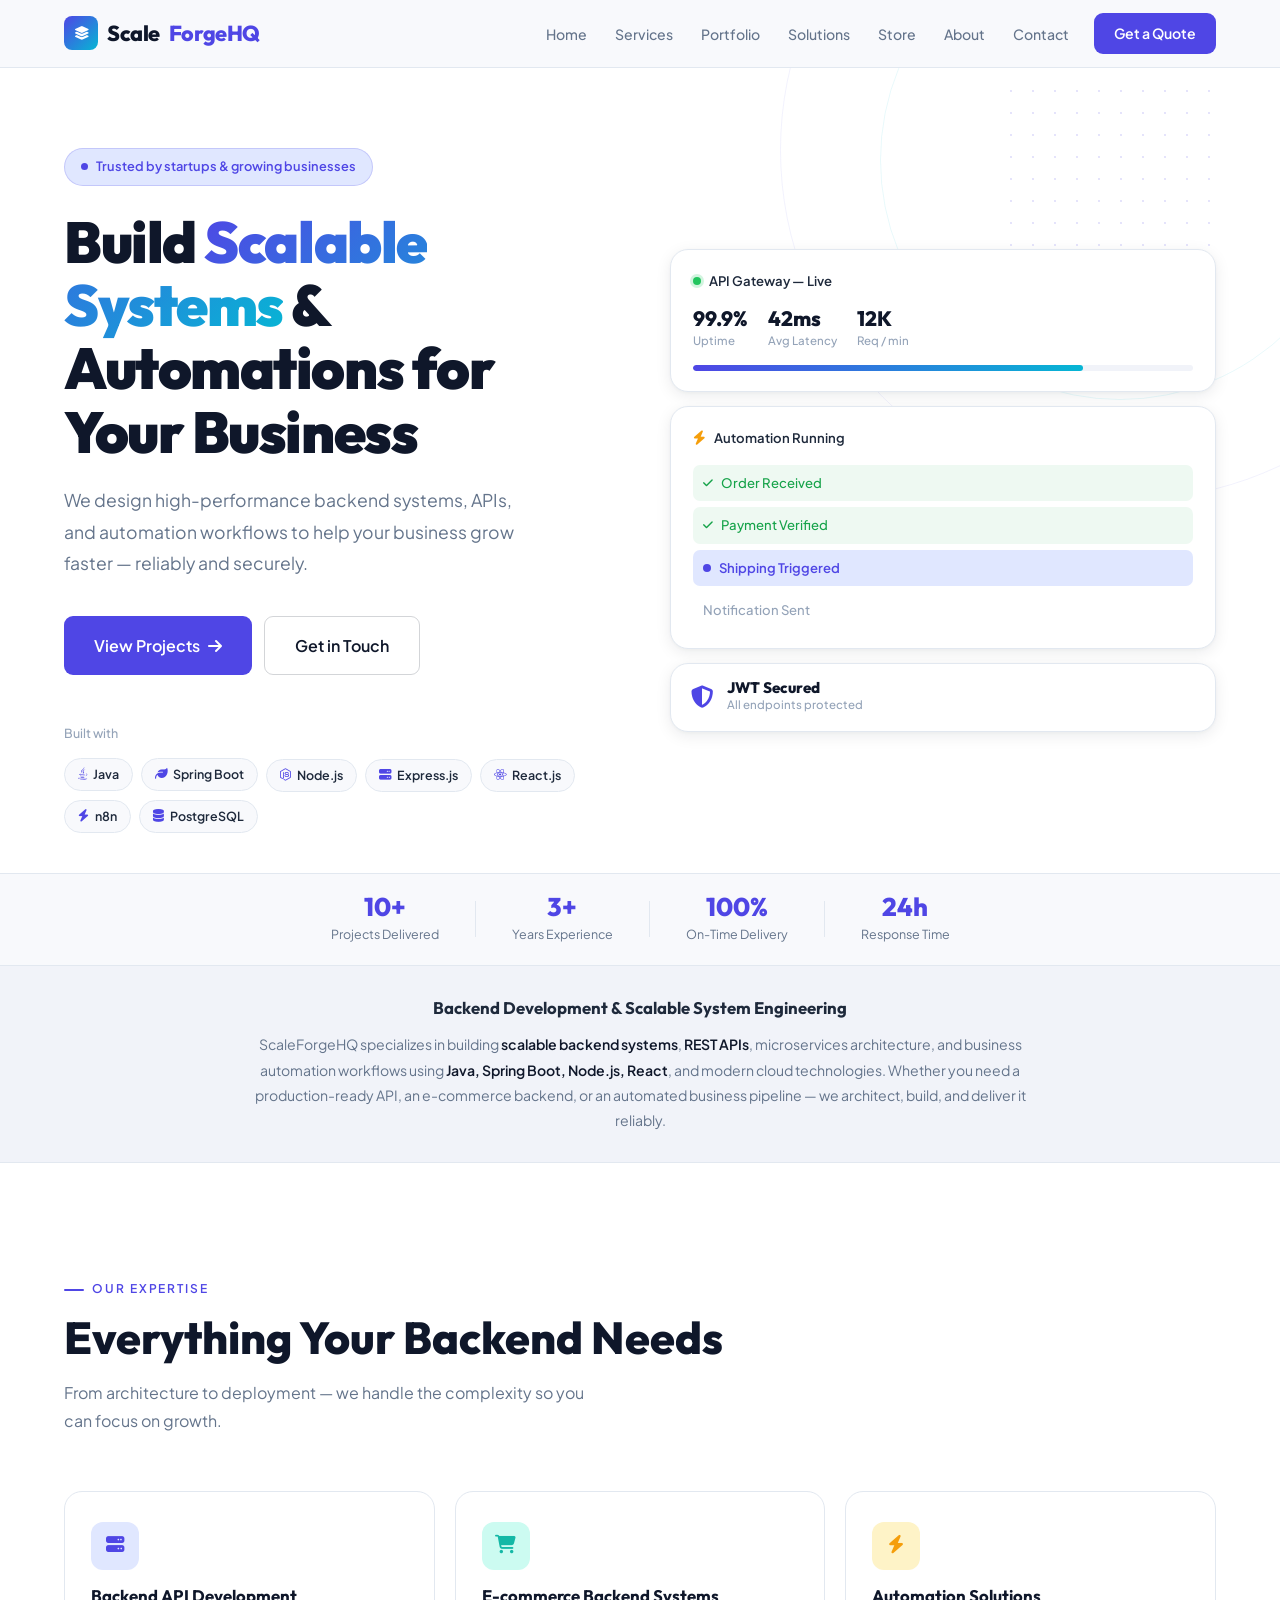
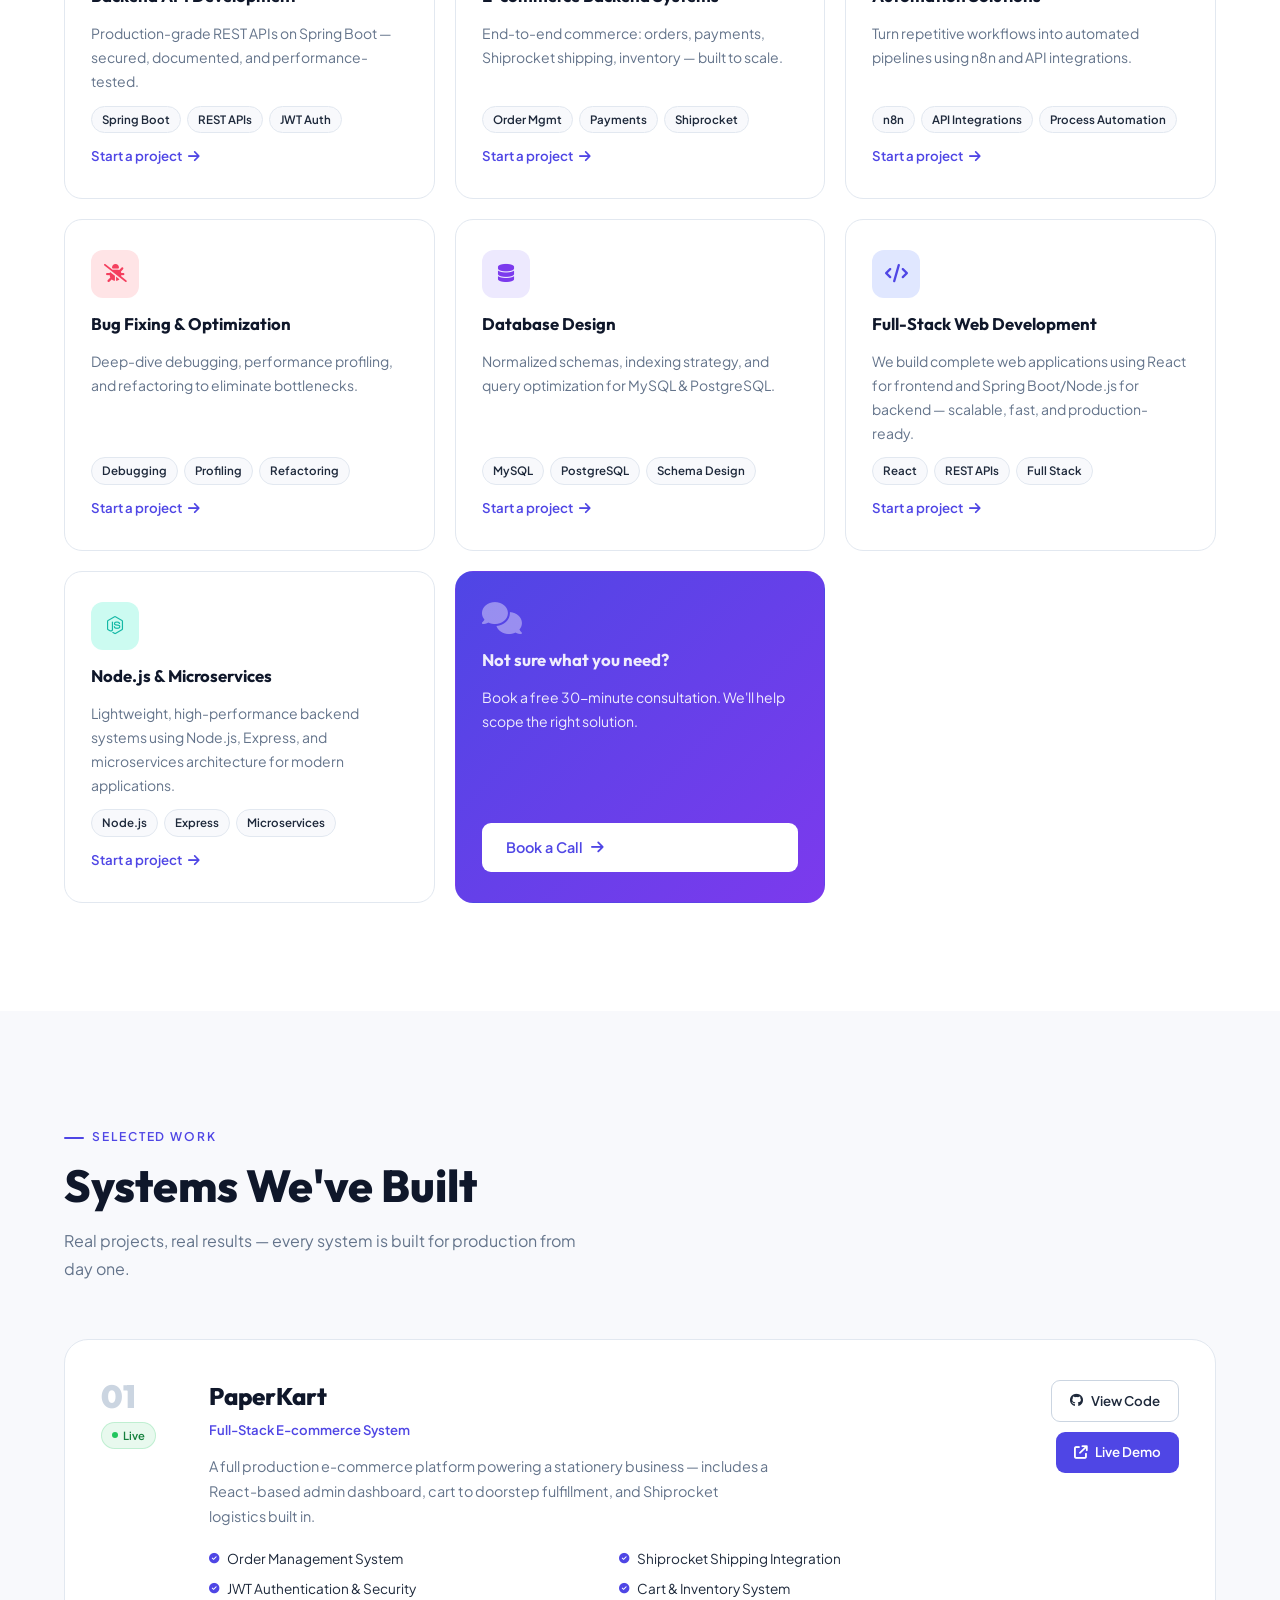
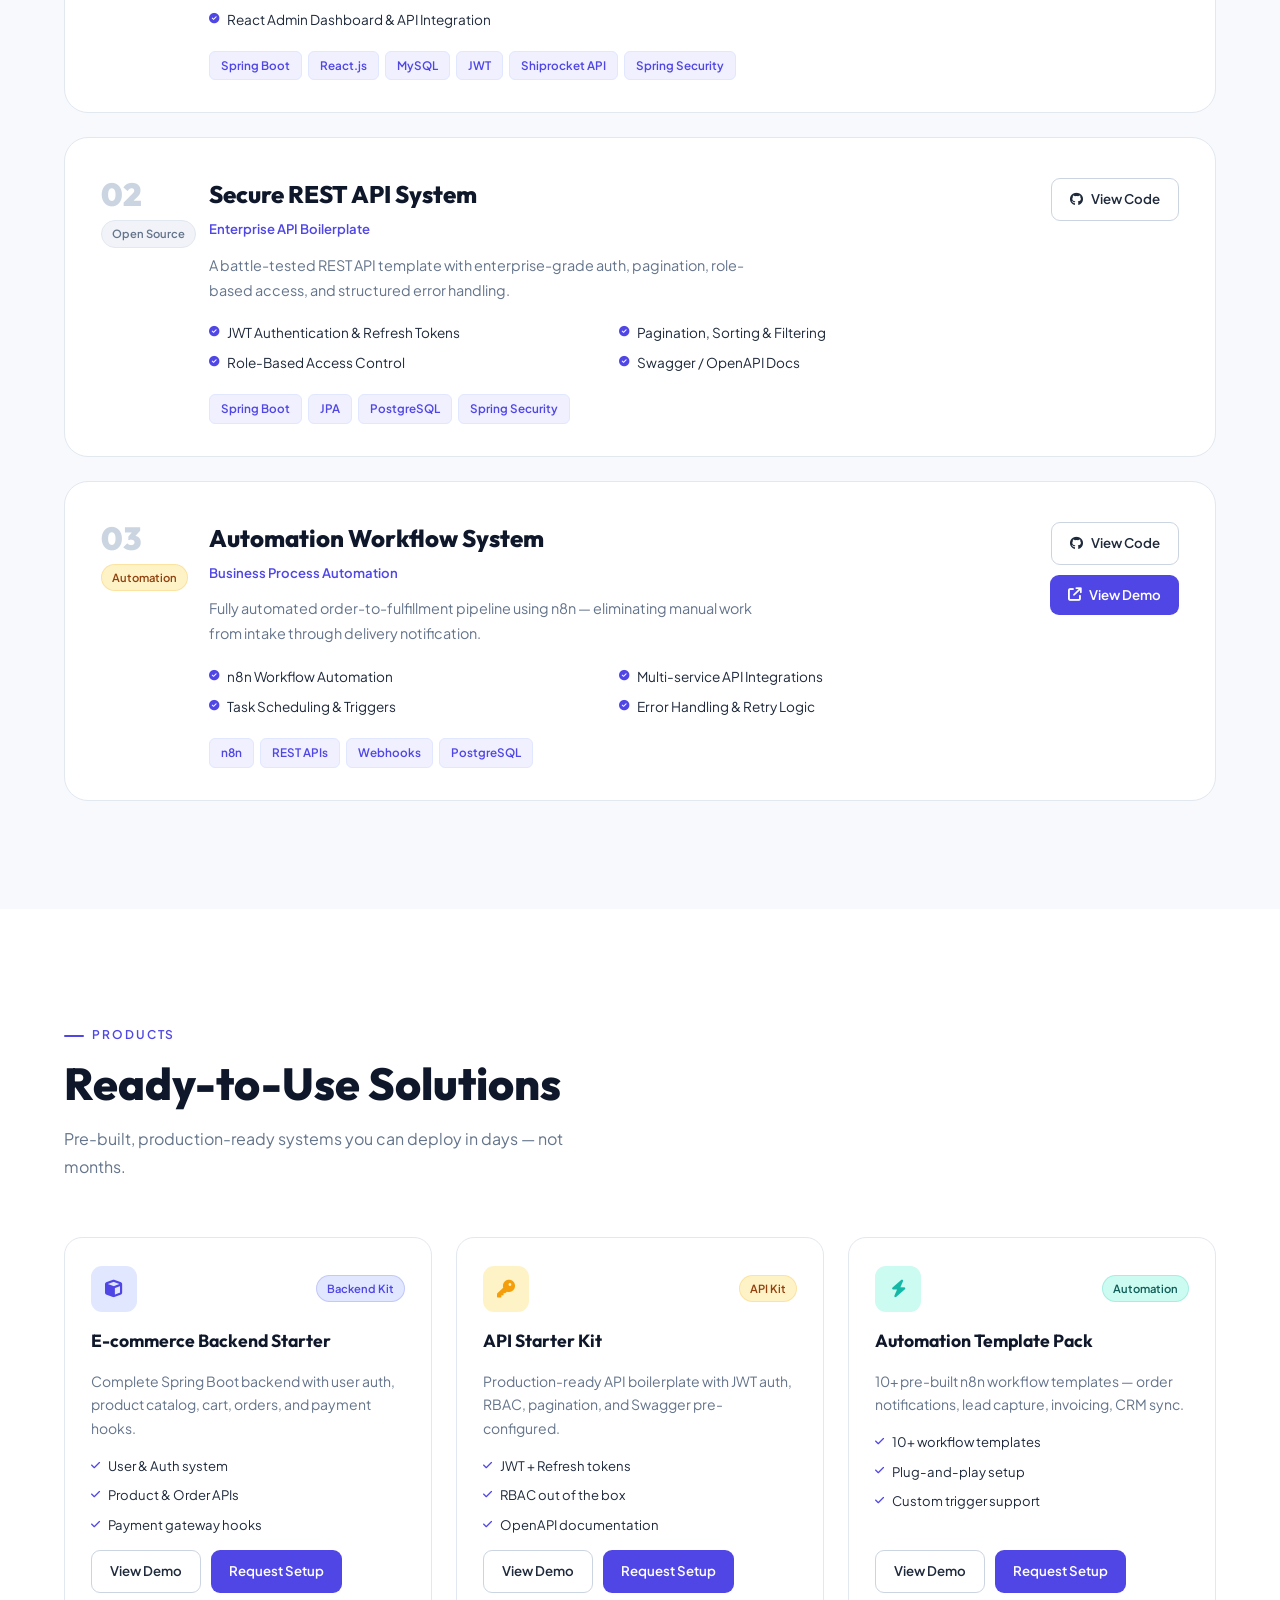
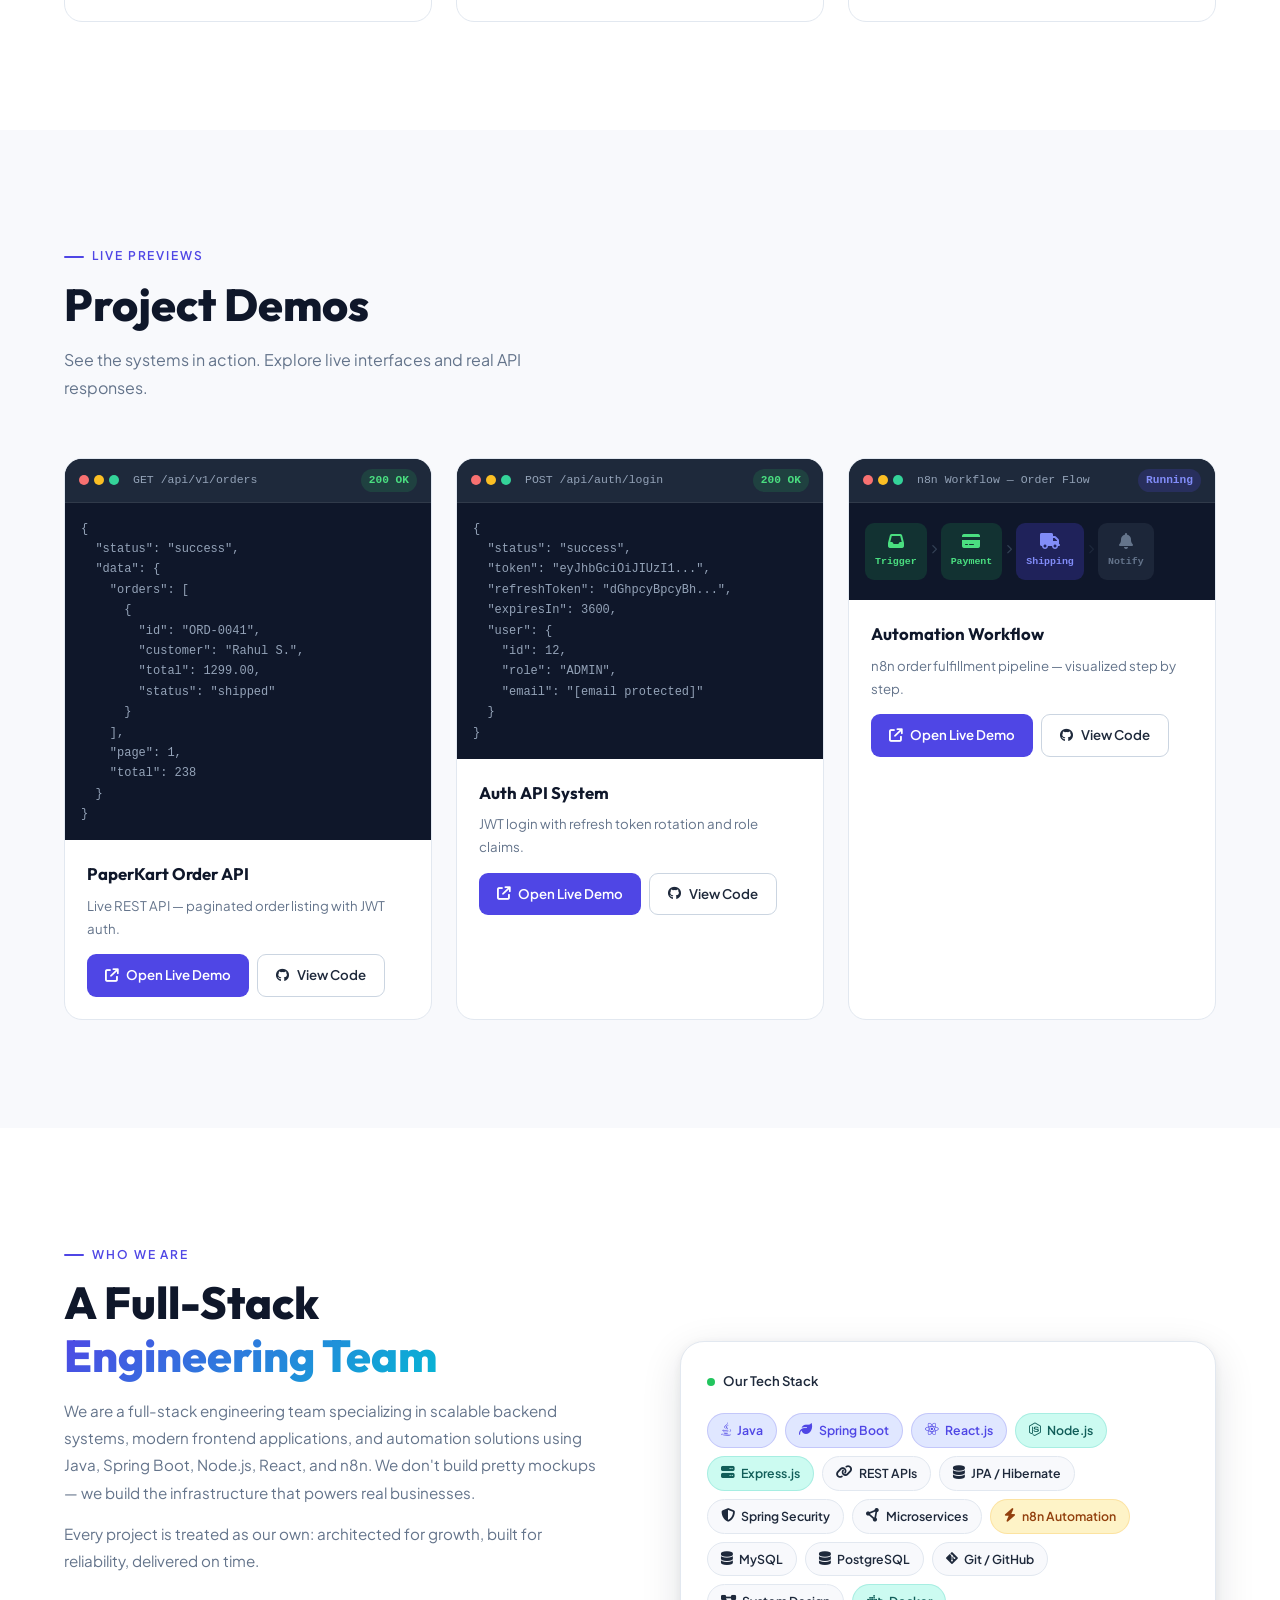
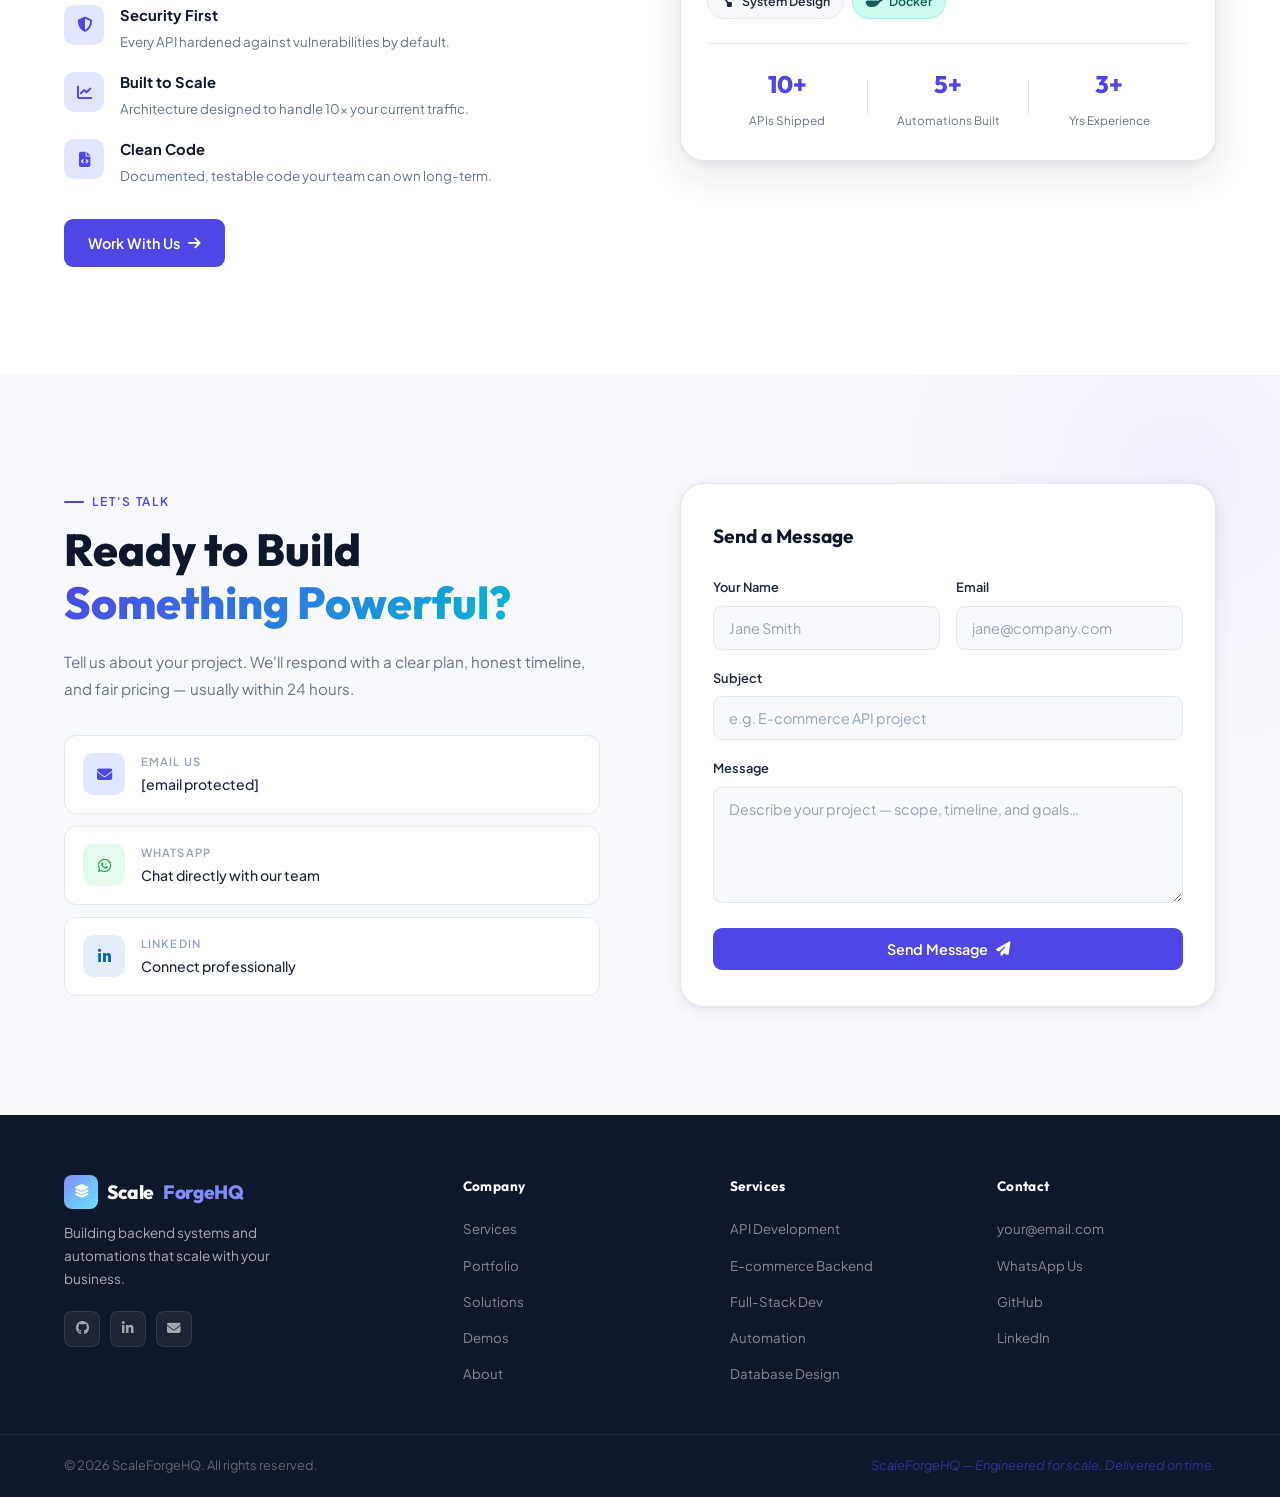
==== commit a4d64ee0: "fixed url" ====
--- a/index.html
+++ b/index.html
@@ -107,15 +107,15 @@
         </a>
 
         <ul class="nav-links" id="navLinks">
-          <li><a href="#home" class="nav-link active">Home</a></li>
-          <li><a href="#services" class="nav-link">Services</a></li>
-          <li><a href="#portfolio" class="nav-link">Portfolio</a></li>
-          <li><a href="#solutions" class="nav-link">Solutions</a></li>
-          <li><a href="store.html" class="nav-link">Store</a></li>
-          <li><a href="#about" class="nav-link">About</a></li>
-          <li><a href="#contact" class="nav-link">Contact</a></li>
+          <li><a href="/#home" class="nav-link active">Home</a></li>
+          <li><a href="/#services" class="nav-link">Services</a></li>
+          <li><a href="/#portfolio" class="nav-link">Portfolio</a></li>
+          <li><a href="/#solutions" class="nav-link">Solutions</a></li>
+          <li><a href="/store" class="nav-link">Store</a></li>
+          <li><a href="/#about" class="nav-link">About</a></li>
+          <li><a href="/#contact" class="nav-link">Contact</a></li>
           <li class="nav-cta-wrap">
-            <a href="#contact" class="btn btn--nav">Get a Quote</a>
+            <a href="/#contact" class="btn btn--nav">Get a Quote</a>
           </li>
         </ul>
 
@@ -1120,8 +1120,9 @@
     <!-- ===================== FOOTER ===================== -->
     <footer class="footer">
       <div class="container footer-inner">
+        <!-- BRAND -->
         <div class="footer-brand">
-          <a href="#home" class="logo logo--footer">
+          <a href="/#home" class="logo logo--footer">
             <div class="logo-mark"><i class="fa-solid fa-layer-group"></i></div>
             Scale<span>ForgeHQ</span>
           </a>
@@ -1129,63 +1130,58 @@
             Building backend systems and automations that scale with your
             business.
           </p>
+
           <div class="footer-socials">
-            <!-- REPLACE: update with your real URLs -->
             <a
               href="https://github.com/yourorg"
               target="_blank"
               aria-label="GitHub"
-              ><i class="fa-brands fa-github"></i
-            ></a>
+            >
+              <i class="fa-brands fa-github"></i>
+            </a>
             <a
               href="https://linkedin.com/company/yourcompany"
               target="_blank"
               aria-label="LinkedIn"
-              ><i class="fa-brands fa-linkedin-in"></i
-            ></a>
-            <a
-              href="/cdn-cgi/l/email-protection#c7bea8b2b587a2aaa6aeabe9a4a8aa"
-              aria-label="Email"
-              ><i class="fa-solid fa-envelope"></i
-            ></a>
-          </div>
-        </div>
-
+            >
+              <i class="fa-brands fa-linkedin-in"></i>
+            </a>
+            <a href="mailto:your@email.com" aria-label="Email">
+              <i class="fa-solid fa-envelope"></i>
+            </a>
+          </div>
+        </div>
+
+        <!-- COMPANY -->
         <div class="footer-col">
           <h4>Company</h4>
           <ul>
-            <li><a href="#services">Services</a></li>
-            <li><a href="#portfolio">Portfolio</a></li>
-            <li><a href="#solutions">Solutions</a></li>
-            <li><a href="#demos">Demos</a></li>
-            <li><a href="#about">About</a></li>
+            <li><a href="/#services">Services</a></li>
+            <li><a href="/#portfolio">Portfolio</a></li>
+            <li><a href="/#solutions">Solutions</a></li>
+            <li><a href="/#demos">Demos</a></li>
+            <li><a href="/#about">About</a></li>
           </ul>
         </div>
 
+        <!-- SERVICES -->
         <div class="footer-col">
           <h4>Services</h4>
           <ul>
-            <li><a href="#services">API Development</a></li>
-            <li><a href="#services">E-commerce Backend</a></li>
-            <li><a href="#services">Full-Stack Dev</a></li>
-            <li><a href="#services">Automation</a></li>
-            <li><a href="#services">Database Design</a></li>
+            <li><a href="/#services">API Development</a></li>
+            <li><a href="/#services">E-commerce Backend</a></li>
+            <li><a href="/#services">Full-Stack Dev</a></li>
+            <li><a href="/#services">Automation</a></li>
+            <li><a href="/#services">Database Design</a></li>
           </ul>
         </div>
 
+        <!-- CONTACT -->
         <div class="footer-col">
           <h4>Contact</h4>
           <ul>
-            <!-- REPLACE: update with your real details -->
             <li>
-              <a
-                href="/cdn-cgi/l/email-protection#98e1f7edead8fdf5f9f1f4b6fbf7f5"
-                ><span
-                  class="__cf_email__"
-                  data-cfemail="8bf2e4fef9cbeee6eae2e7a5e8e4e6"
-                  >[email&#160;protected]</span
-                ></a
-              >
+              <a href="mailto:your@email.com">your@email.com</a>
             </li>
             <li>
               <a href="https://wa.me/91XXXXXXXXXX" target="_blank"
@@ -1203,6 +1199,8 @@
           </ul>
         </div>
       </div>
+
+      <!-- BOTTOM -->
       <div class="footer-bottom">
         <div class="container footer-bottom-inner">
           <p>
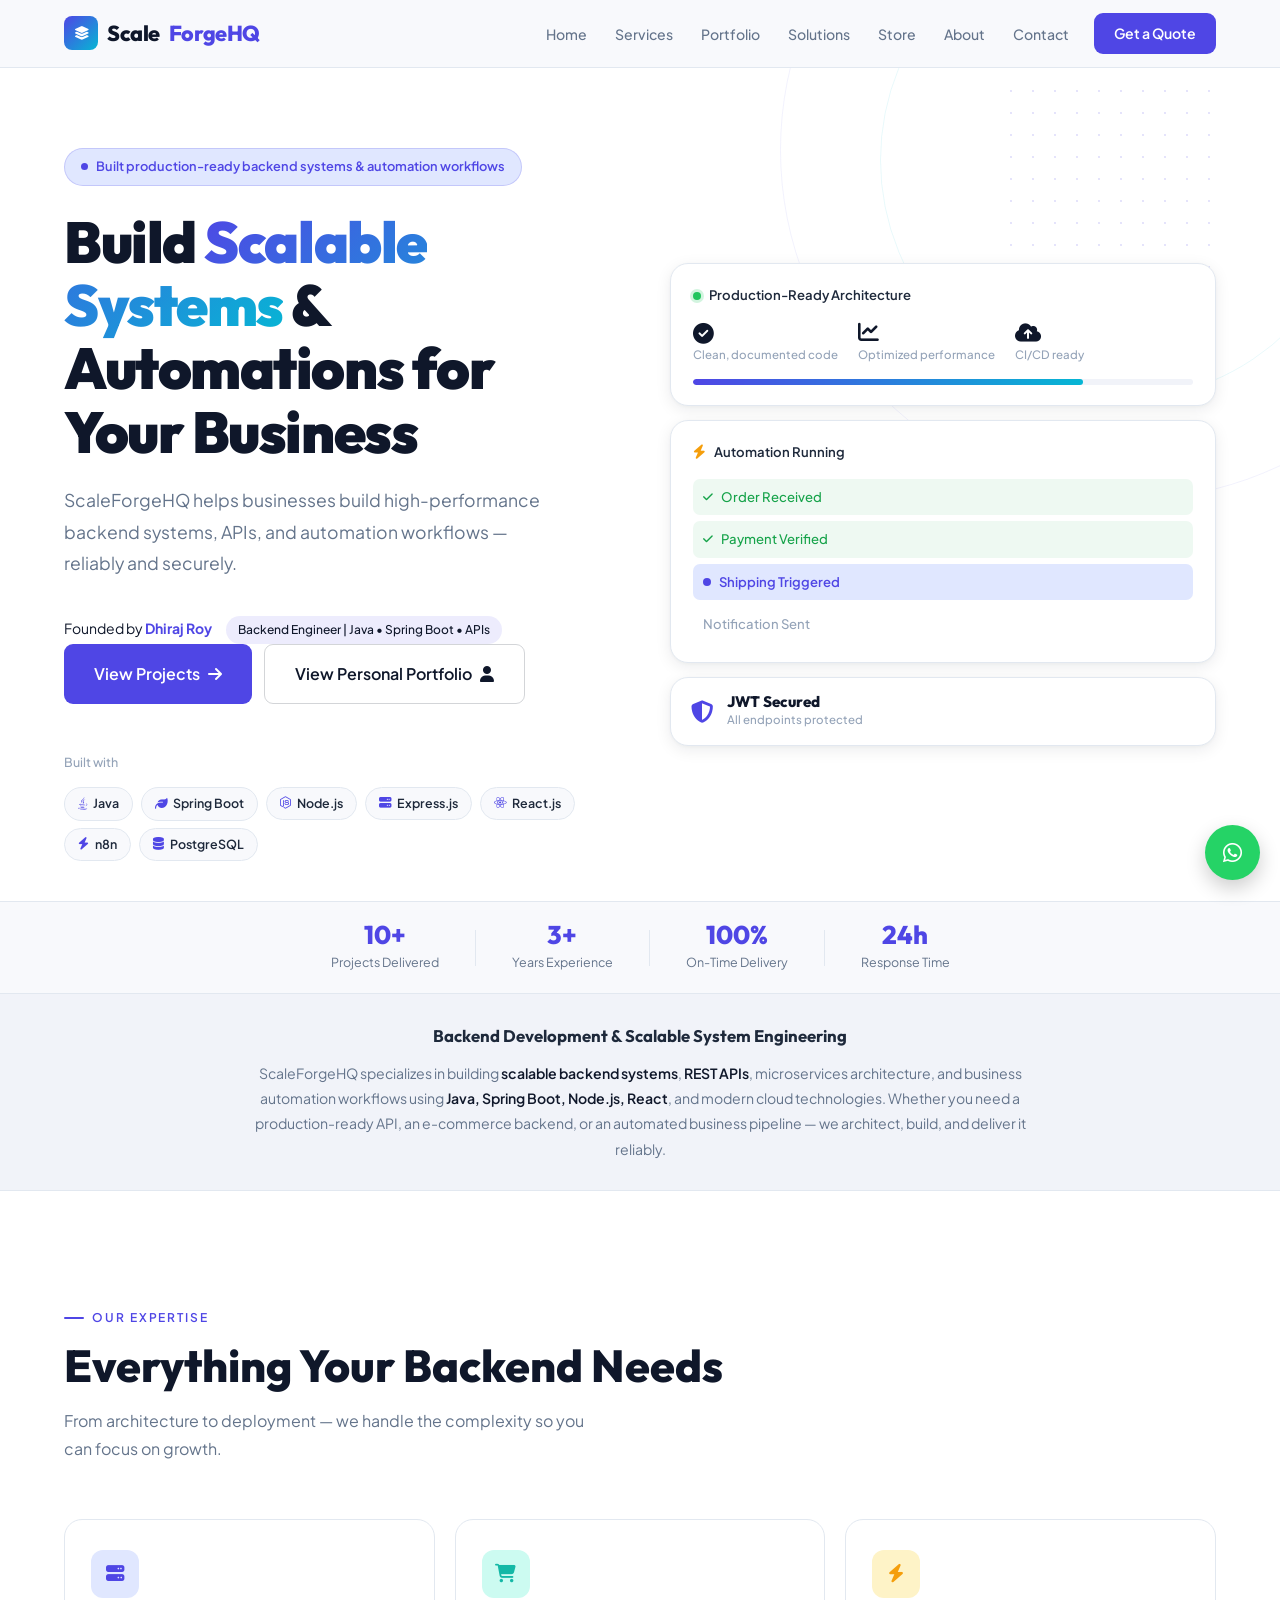
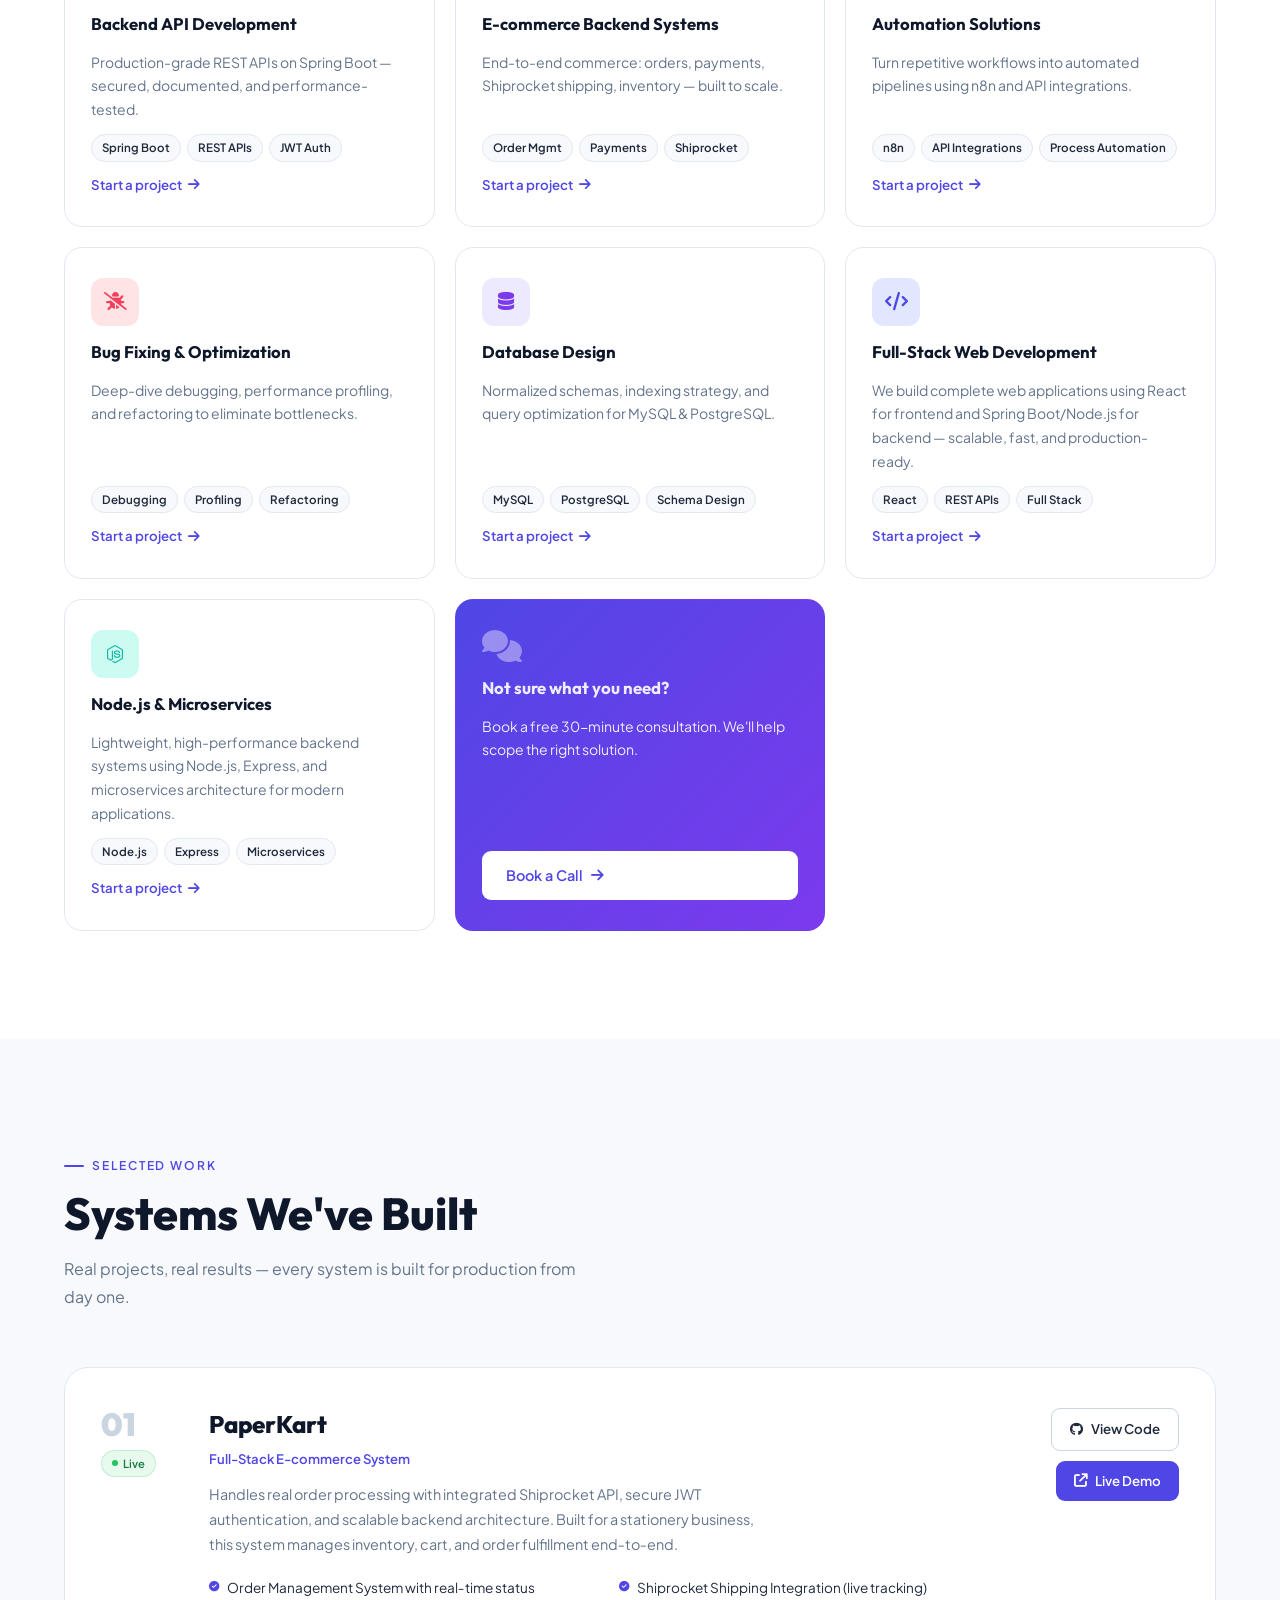
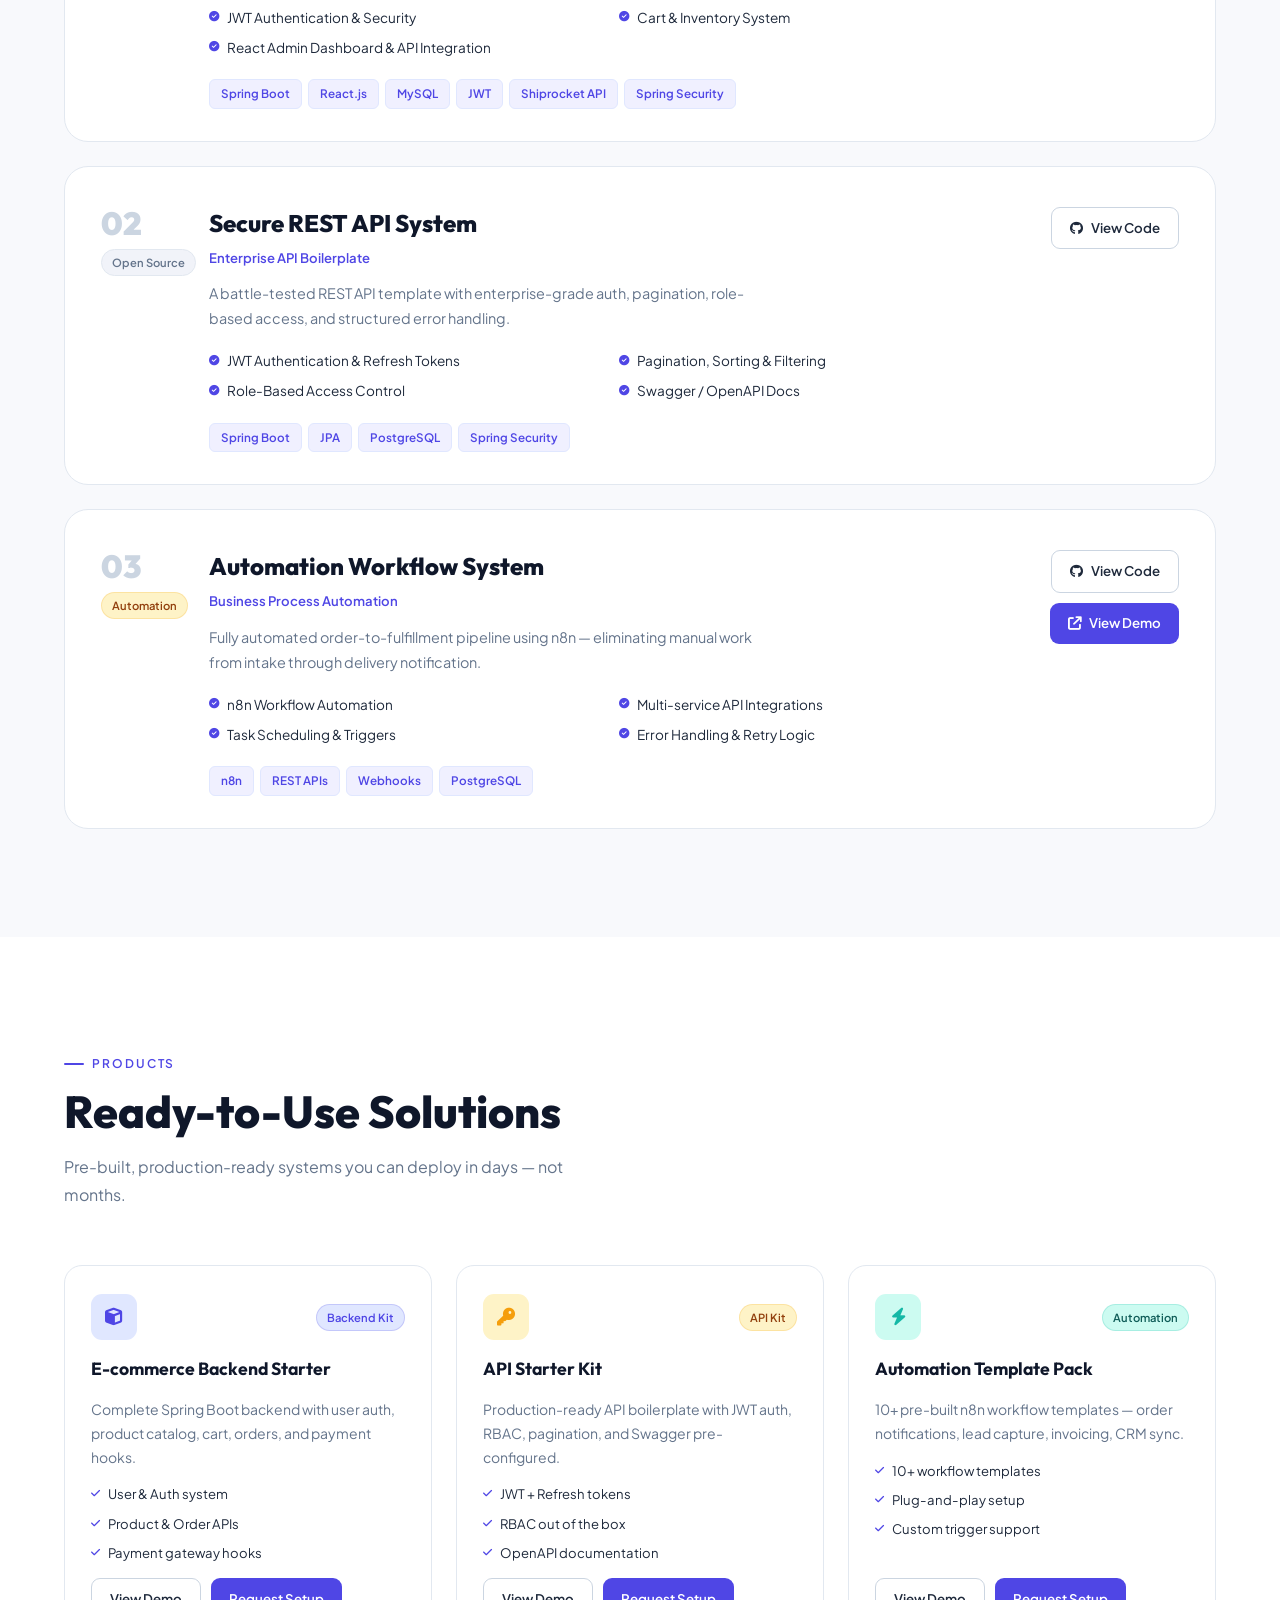
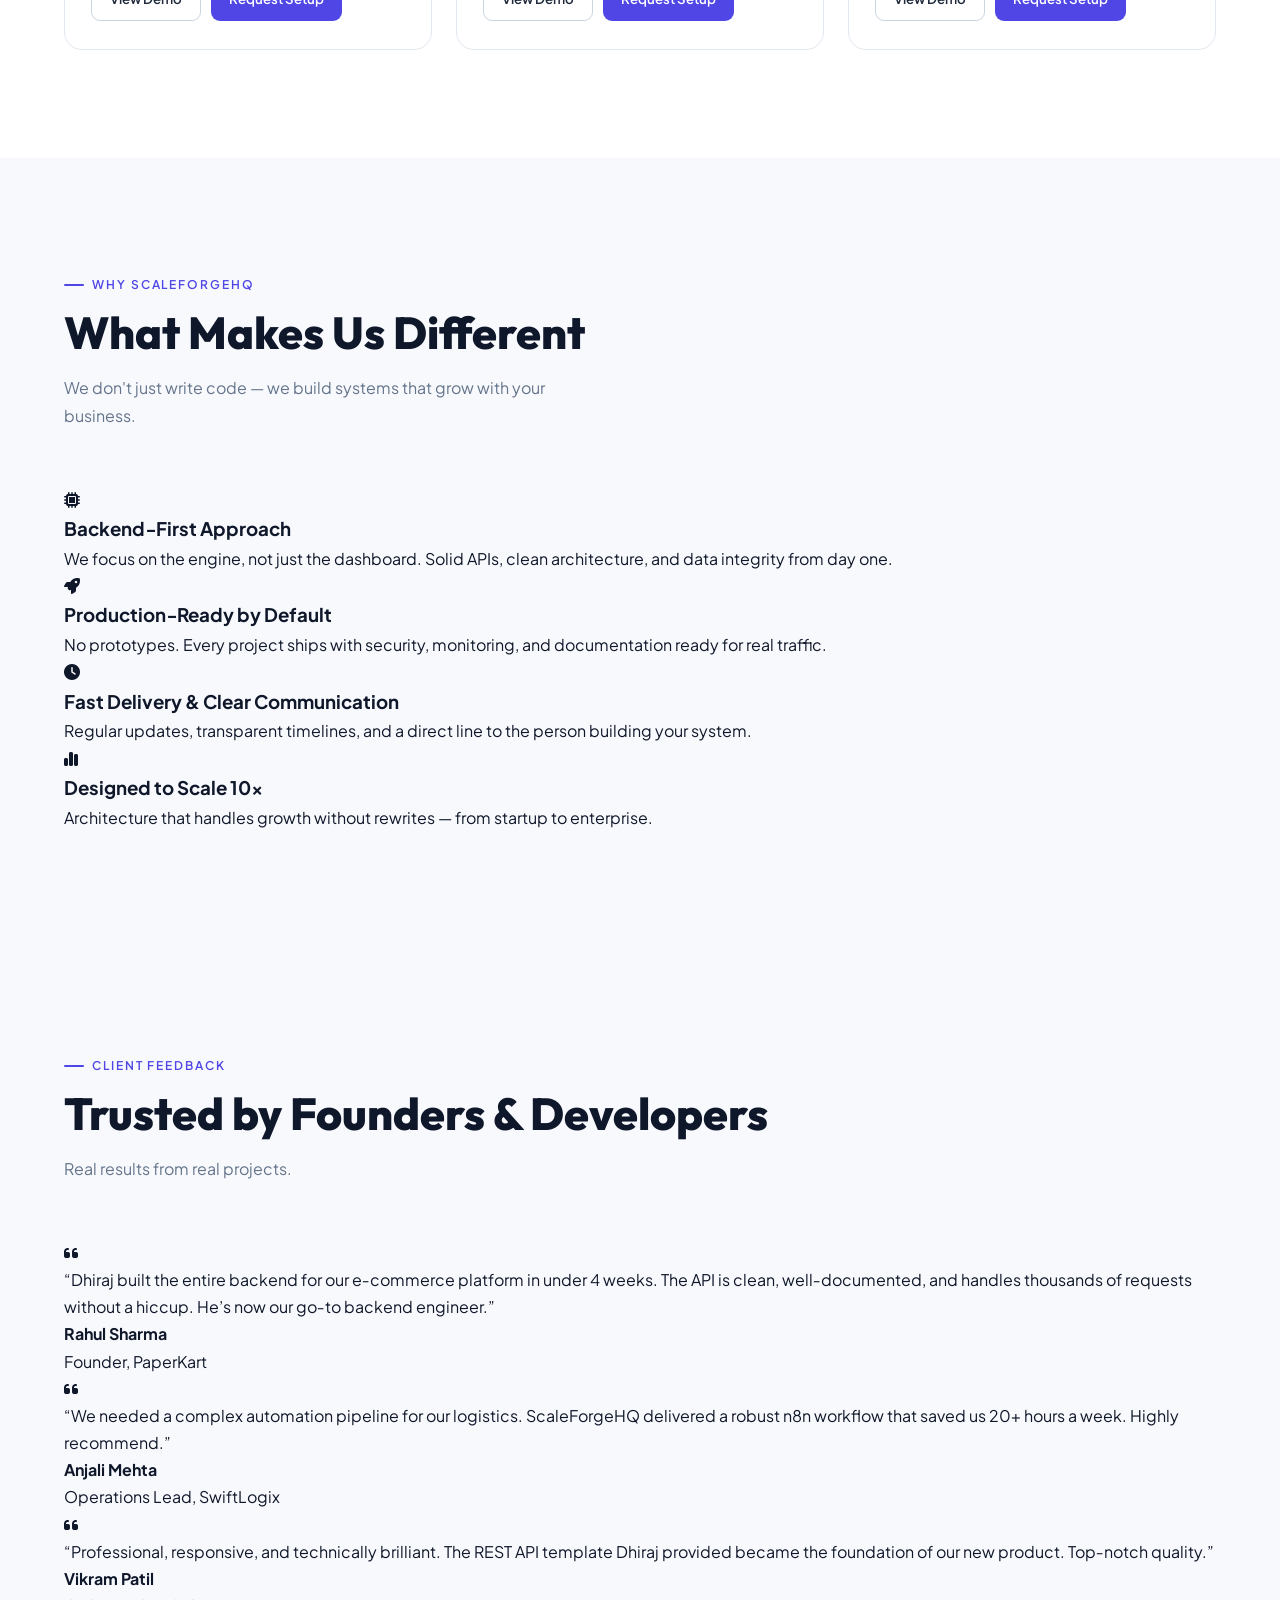
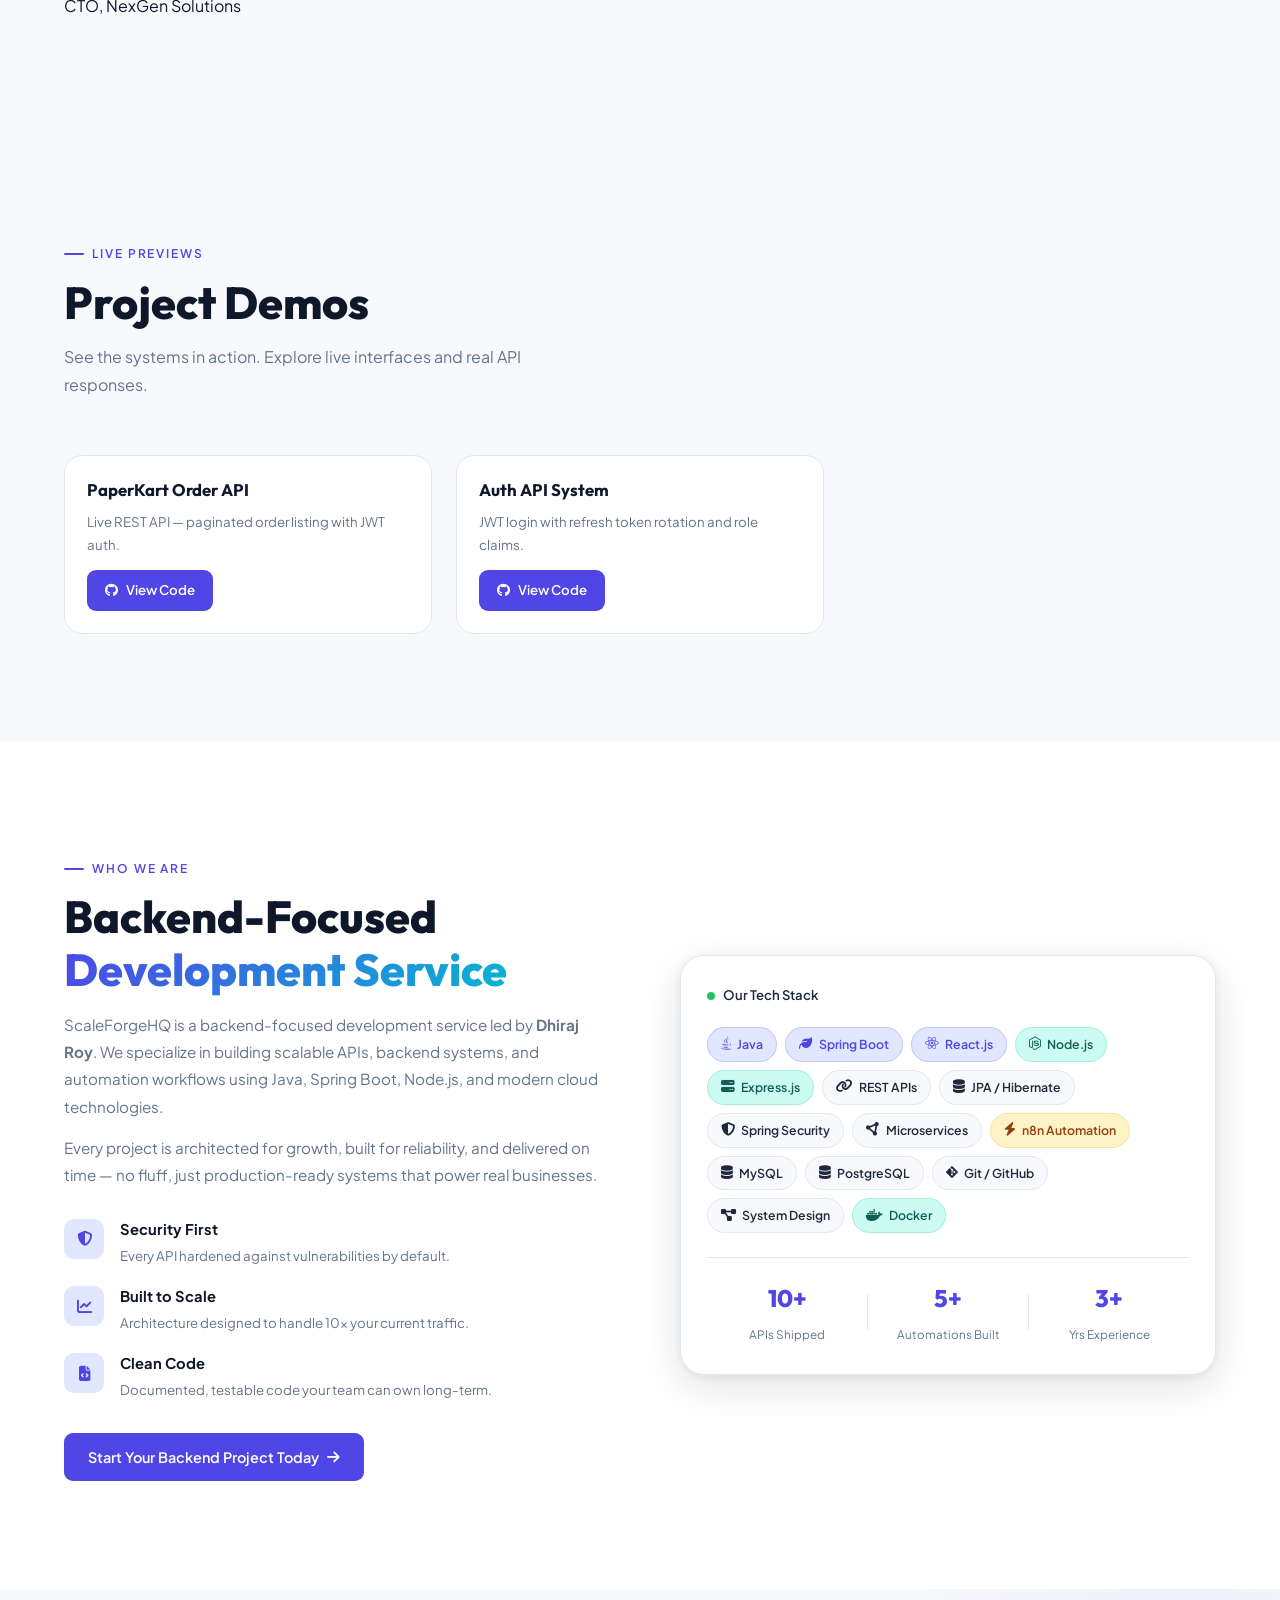
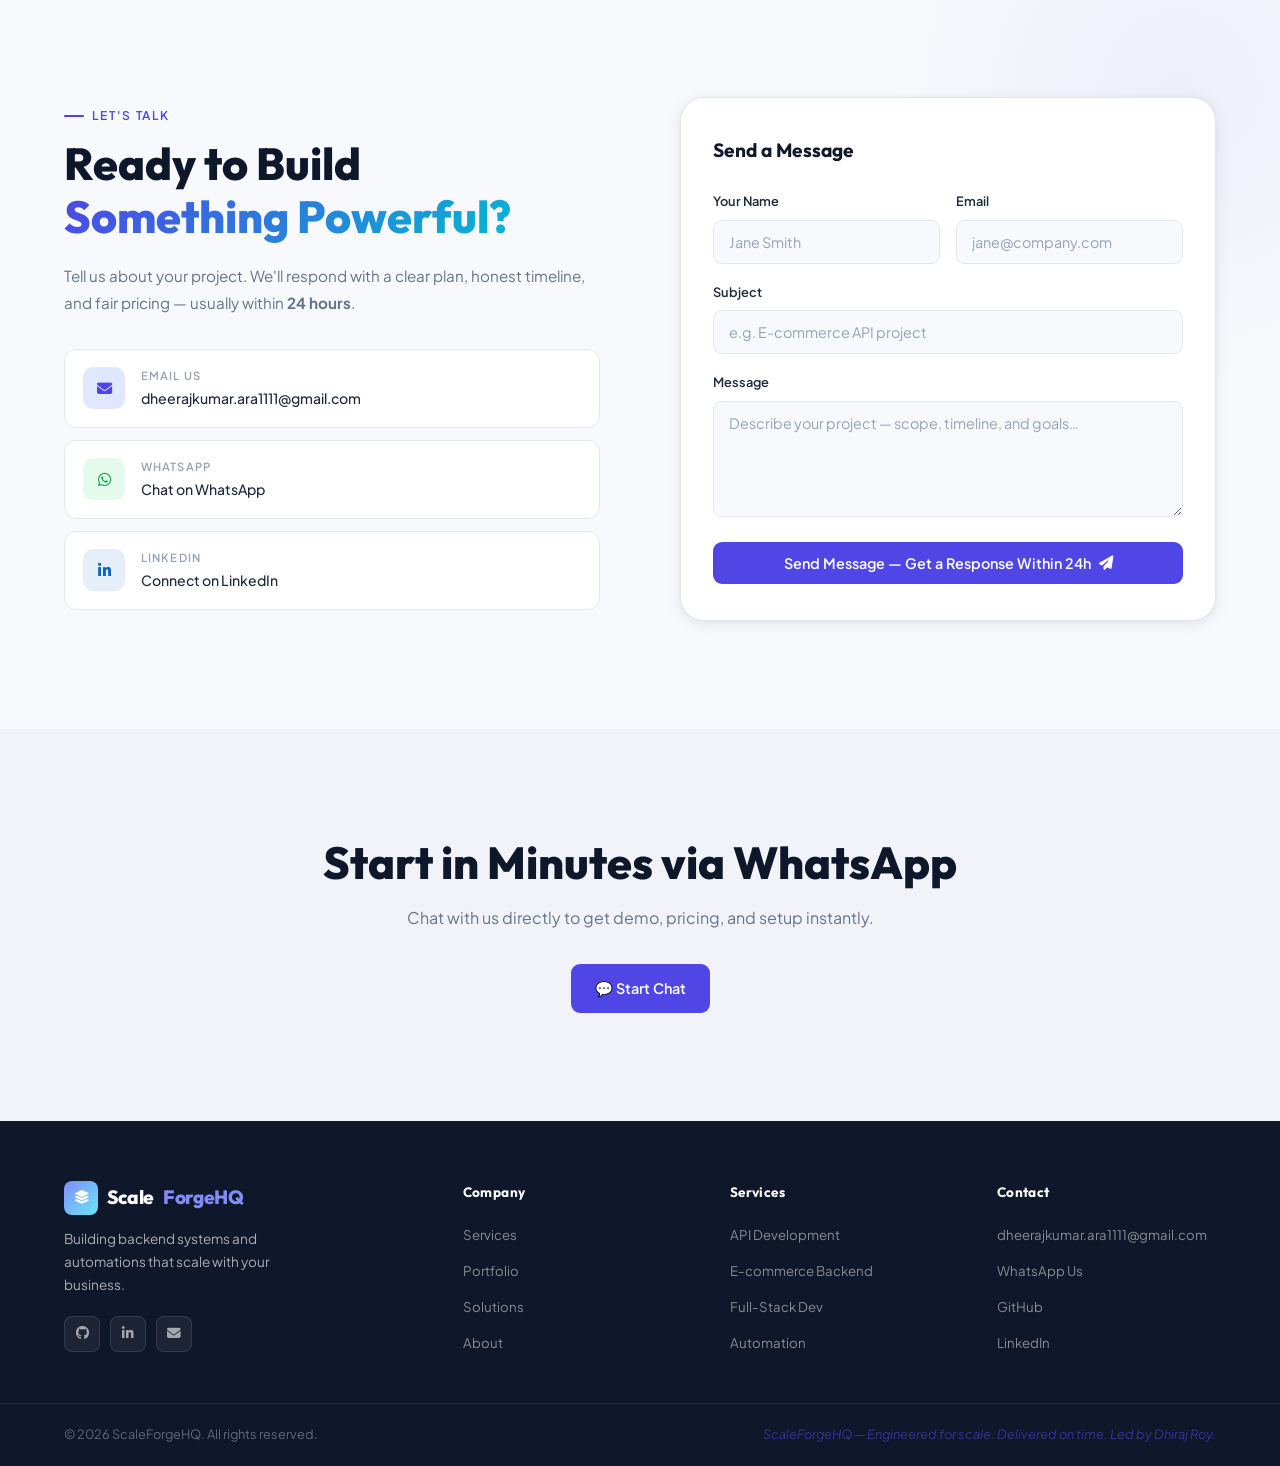
==== commit 0dbb2fdd: "update whatsapp" ====
--- a/index.html
+++ b/index.html
@@ -1,35 +1,35 @@
-<!doctype html>
+<!DOCTYPE html>
 <html lang="en">
   <head>
     <meta charset="UTF-8" />
     <meta name="viewport" content="width=device-width, initial-scale=1.0" />
 
     <!-- Title -->
-    <title>ScaleForgeHQ — Backend Systems & Automation</title>
+    <title>ScaleForgeHQ — Backend Systems & Automation by Dhiraj Roy</title>
 
     <!-- Primary SEO -->
     <meta
       name="description"
-      content="ScaleForgeHQ builds scalable backend systems, full-stack applications, REST APIs, and automation workflows for growing businesses."
+      content="ScaleForgeHQ helps businesses build scalable backend systems, REST APIs, and automation workflows. Led by backend engineer Dhiraj Roy — Java, Spring Boot, Node.js."
     />
     <meta name="robots" content="index, follow" />
-    <meta name="author" content="ScaleForgeHQ" />
+    <meta name="author" content="Dhiraj Roy" />
     <meta
       name="keywords"
-      content="backend development, Spring Boot, REST API, Node.js, React, automation, n8n, microservices, Java, PostgreSQL, freelance backend developer"
-    />
-
-    <!-- Canonical (IMPORTANT: pick one domain and stick to it) -->
+      content="backend development, Spring Boot, REST API, Node.js, React, automation, n8n, microservices, Java, PostgreSQL, freelance backend developer, Dhiraj Roy"
+    />
+
+    <!-- Canonical -->
     <link rel="canonical" href="https://www.scaleforgehq.com/" />
 
-    <!-- Open Graph (for LinkedIn, WhatsApp, Facebook) -->
+    <!-- Open Graph -->
     <meta
       property="og:title"
-      content="ScaleForgeHQ — Backend Systems & Automation"
+      content="ScaleForgeHQ — Backend Systems & Automation by Dhiraj Roy"
     />
     <meta
       property="og:description"
-      content="We build scalable backend systems, REST APIs, and automation workflows using Java, Spring Boot, Node.js, and React."
+      content="We build scalable backend systems, REST APIs, and automation workflows. Led by experienced backend engineer Dhiraj Roy."
     />
     <meta property="og:url" content="https://www.scaleforgehq.com/" />
     <meta property="og:type" content="website" />
@@ -46,7 +46,7 @@
     />
     <meta
       name="twitter:description"
-      content="Scalable backend systems, REST APIs, and automation built with Spring Boot, Node.js, and React."
+      content="Scalable backend systems, REST APIs, and automation built with Spring Boot, Node.js, and React. Led by Dhiraj Roy."
     />
     <meta
       name="twitter:image"
@@ -59,14 +59,12 @@
       content="upgrade-insecure-requests"
     />
 
-    <!-- FAVICONS (FIXED ✅) -->
+    <!-- FAVICONS -->
     <link rel="icon" href="/favicon.ico" sizes="any" />
     <link rel="icon" type="image/png" href="/favicon-32x32.png" sizes="32x32" />
     <link rel="icon" type="image/png" href="/favicon-16x16.png" sizes="16x16" />
     <link rel="apple-touch-icon" href="/apple-touch-icon.png" />
     <link rel="manifest" href="/site.webmanifest" />
-
-    <!-- Android Chrome -->
     <link
       rel="icon"
       type="image/png"
@@ -80,7 +78,7 @@
       href="/android-chrome-512x512.png"
     />
 
-    <!-- Performance: Fonts -->
+    <!-- Fonts -->
     <link rel="preconnect" href="https://fonts.googleapis.com" />
     <link rel="preconnect" href="https://fonts.gstatic.com" crossorigin />
     <link
@@ -135,7 +133,7 @@
         <div class="hero__left">
           <div class="hero-pill fade-in">
             <span class="pill-dot"></span>
-            Trusted by startups &amp; growing businesses
+            Built production-ready backend systems & automation workflows
           </div>
 
           <h1 class="hero-title fade-in fd2">
@@ -145,17 +143,23 @@
           </h1>
 
           <p class="hero-sub fade-in fd3">
-            We design high-performance backend systems, APIs, and automation
-            workflows to help your business grow faster — reliably and securely.
+            ScaleForgeHQ helps businesses build high-performance backend systems,
+            APIs, and automation workflows — reliably and securely.
+          </p>
+
+          <!-- Founder Identity (Hero) -->
+          <p style="margin-top: 12px; font-size: 14px; opacity: 0.85;" class="fade-in fd3">
+            Founded by <a href="https://dhirajroy.com" target="_blank" style="font-weight: 700; color: var(--indigo); text-decoration: none;"><strong>Dhiraj Roy</strong></a>
+            <span style="display: inline-block; margin-left: 12px; padding: 4px 12px; background: rgba(79, 70, 229, 0.1); border-radius: 40px; font-size: 12px; font-weight: 500;">Backend Engineer | Java • Spring Boot • APIs</span>
           </p>
 
           <div class="hero-actions fade-in fd4">
             <a href="#portfolio" class="btn btn--primary btn--lg">
               View Projects <i class="fa-solid fa-arrow-right"></i>
             </a>
-            <a href="#contact" class="btn btn--outline-dark btn--lg"
-              >Get in Touch</a
-            >
+            <a href="https://dhirajroy.com" target="_blank" class="btn btn--outline-dark btn--lg">
+              View Personal Portfolio <i class="fa-solid fa-user"></i>
+            </a>
           </div>
 
           <div class="hero-trust fade-in fd5">
@@ -177,20 +181,20 @@
             <div class="hcard hcard--main">
               <div class="hcard-head">
                 <span class="hdot hdot--green"></span>
-                <span class="hcard-label">API Gateway — Live</span>
+                <span class="hcard-label">Production-Ready Architecture</span>
               </div>
               <div class="hcard-metrics">
                 <div class="hm">
-                  <span class="hm-val">99.9%</span
-                  ><span class="hm-key">Uptime</span>
+                  <span class="hm-val"><i class="fa-solid fa-check-circle"></i></span>
+                  <span class="hm-key">Clean, documented code</span>
                 </div>
                 <div class="hm">
-                  <span class="hm-val">42ms</span
-                  ><span class="hm-key">Avg Latency</span>
+                  <span class="hm-val"><i class="fa-solid fa-chart-line"></i></span>
+                  <span class="hm-key">Optimized performance</span>
                 </div>
                 <div class="hm">
-                  <span class="hm-val">12K</span
-                  ><span class="hm-key">Req / min</span>
+                  <span class="hm-val"><i class="fa-solid fa-cloud-upload-alt"></i></span>
+                  <span class="hm-key">CI/CD ready</span>
                 </div>
               </div>
               <div class="hcard-bar"><div class="hcard-bar-fill"></div></div>
@@ -449,18 +453,19 @@
               <h3>PaperKart</h3>
               <p class="proj-type">Full-Stack E-commerce System</p>
               <p class="proj-desc">
-                A full production e-commerce platform powering a stationery
-                business — includes a React-based admin dashboard, cart to
-                doorstep fulfillment, and Shiprocket logistics built in.
+                Handles real order processing with integrated Shiprocket API,
+                secure JWT authentication, and scalable backend architecture.
+                Built for a stationery business, this system manages inventory,
+                cart, and order fulfillment end‑to‑end.
               </p>
               <ul class="proj-features">
                 <li>
                   <i class="fa-solid fa-circle-check"></i> Order Management
-                  System
+                  System with real‑time status
                 </li>
                 <li>
                   <i class="fa-solid fa-circle-check"></i> Shiprocket Shipping
-                  Integration
+                  Integration (live tracking)
                 </li>
                 <li>
                   <i class="fa-solid fa-circle-check"></i> JWT Authentication
@@ -482,9 +487,8 @@
               </div>
             </div>
             <div class="proj-actions">
-              <!-- REPLACE: add your GitHub + live demo links -->
               <a
-                href="https://github.com/yourorg/paperkart"
+                href="https://github.com/dhirajkumarroy/paperkart"
                 target="_blank"
                 class="btn btn--outline btn--sm"
                 ><i class="fa-brands fa-github"></i> View Code</a
@@ -532,9 +536,8 @@
               </div>
             </div>
             <div class="proj-actions">
-              <!-- REPLACE: add your GitHub link -->
               <a
-                href="https://github.com/yourorg/secure-rest-api"
+                href="https://github.com/dhirajkumarroy/secure-rest-api"
                 target="_blank"
                 class="btn btn--outline btn--sm"
                 ><i class="fa-brands fa-github"></i> View Code</a
@@ -579,9 +582,8 @@
               </div>
             </div>
             <div class="proj-actions">
-              <!-- REPLACE: add your links -->
               <a
-                href="https://github.com/yourorg/automation-system"
+                href="https://github.com/dhirajkumarroy/automation-system"
                 target="_blank"
                 class="btn btn--outline btn--sm"
                 ><i class="fa-brands fa-github"></i> View Code</a
@@ -687,6 +689,77 @@
       </div>
     </section>
 
+    <!-- ===================== WHY CHOOSE SCALEFORGEHQ (NEW) ===================== -->
+    <section class="why-us section" id="why-us">
+      <div class="container">
+        <div class="sec-tag reveal">Why ScaleForgeHQ</div>
+        <div class="sec-head reveal rd1">
+          <h2 class="sec-title">What Makes Us Different</h2>
+          <p class="sec-sub">
+            We don't just write code — we build systems that grow with your business.
+          </p>
+        </div>
+        <div class="why-grid">
+          <div class="why-card reveal">
+            <div class="why-icon"><i class="fa-solid fa-microchip"></i></div>
+            <h3>Backend‑First Approach</h3>
+            <p>We focus on the engine, not just the dashboard. Solid APIs, clean architecture, and data integrity from day one.</p>
+          </div>
+          <div class="why-card reveal rd1">
+            <div class="why-icon"><i class="fa-solid fa-rocket"></i></div>
+            <h3>Production‑Ready by Default</h3>
+            <p>No prototypes. Every project ships with security, monitoring, and documentation ready for real traffic.</p>
+          </div>
+          <div class="why-card reveal rd2">
+            <div class="why-icon"><i class="fa-solid fa-clock"></i></div>
+            <h3>Fast Delivery & Clear Communication</h3>
+            <p>Regular updates, transparent timelines, and a direct line to the person building your system.</p>
+          </div>
+          <div class="why-card reveal">
+            <div class="why-icon"><i class="fa-solid fa-chart-simple"></i></div>
+            <h3>Designed to Scale 10x</h3>
+            <p>Architecture that handles growth without rewrites — from startup to enterprise.</p>
+          </div>
+        </div>
+      </div>
+    </section>
+
+    <!-- ===================== TESTIMONIALS (REALISTIC PLACEHOLDER) ===================== -->
+    <section class="testimonials section" id="testimonials">
+      <div class="container">
+        <div class="sec-tag reveal">Client Feedback</div>
+        <div class="sec-head reveal rd1">
+          <h2 class="sec-title">Trusted by Founders & Developers</h2>
+          <p class="sec-sub">
+            Real results from real projects.
+          </p>
+        </div>
+        <div class="testimonial-grid">
+          <div class="testimonial-card reveal">
+            <div class="quote-icon"><i class="fa-solid fa-quote-left"></i></div>
+            <p class="testimonial-text">“Dhiraj built the entire backend for our e‑commerce platform in under 4 weeks. The API is clean, well‑documented, and handles thousands of requests without a hiccup. He’s now our go‑to backend engineer.”</p>
+            <div class="testimonial-author">
+              <div><strong>Rahul Sharma</strong><br />Founder, PaperKart</div>
+            </div>
+          </div>
+          <div class="testimonial-card reveal rd1">
+            <div class="quote-icon"><i class="fa-solid fa-quote-left"></i></div>
+            <p class="testimonial-text">“We needed a complex automation pipeline for our logistics. ScaleForgeHQ delivered a robust n8n workflow that saved us 20+ hours a week. Highly recommend.”</p>
+            <div class="testimonial-author">
+              <div><strong>Anjali Mehta</strong><br />Operations Lead, SwiftLogix</div>
+            </div>
+          </div>
+          <div class="testimonial-card reveal rd2">
+            <div class="quote-icon"><i class="fa-solid fa-quote-left"></i></div>
+            <p class="testimonial-text">“Professional, responsive, and technically brilliant. The REST API template Dhiraj provided became the foundation of our new product. Top‑notch quality.”</p>
+            <div class="testimonial-author">
+              <div><strong>Vikram Patil</strong><br />CTO, NexGen Solutions</div>
+            </div>
+          </div>
+        </div>
+      </div>
+    </section>
+
     <!-- ===================== DEMOS ===================== -->
     <section class="demos section" id="demos">
       <div class="container">
@@ -698,158 +771,30 @@
             responses.
           </p>
         </div>
-
         <div class="demos-grid">
           <div class="demo-card reveal">
-            <div class="demo-preview">
-              <div class="mock-term">
-                <div class="mock-bar">
-                  <div class="mock-dots">
-                    <span class="md r"></span><span class="md y"></span
-                    ><span class="md g"></span>
-                  </div>
-                  <span class="mock-url">GET /api/v1/orders</span>
-                  <span class="mock-status s-ok">200 OK</span>
-                </div>
-                <pre class="mock-code">
-{
-  "status": "success",
-  "data": {
-    "orders": [
-      {
-        "id": "ORD-0041",
-        "customer": "Rahul S.",
-        "total": 1299.00,
-        "status": "shipped"
-      }
-    ],
-    "page": 1,
-    "total": 238
-  }
-}</pre
-                >
-              </div>
-            </div>
             <div class="demo-info">
               <h3>PaperKart Order API</h3>
               <p>Live REST API — paginated order listing with JWT auth.</p>
               <div class="demo-btns">
-                <!-- REPLACE: add your live demo URL -->
                 <a
-                  href="https://demo.yoursite.com/paperkart"
+                  href="https://github.com/dhirajkumarroy/paperkart"
                   target="_blank"
                   class="btn btn--primary btn--sm"
-                  ><i class="fa-solid fa-arrow-up-right-from-square"></i> Open
-                  Live Demo</a
-                >
-                <a
-                  href="https://github.com/yourorg/paperkart"
-                  target="_blank"
-                  class="btn btn--outline btn--sm"
                   ><i class="fa-brands fa-github"></i> View Code</a
                 >
               </div>
             </div>
           </div>
-
           <div class="demo-card reveal rd1">
-            <div class="demo-preview">
-              <div class="mock-term">
-                <div class="mock-bar">
-                  <div class="mock-dots">
-                    <span class="md r"></span><span class="md y"></span
-                    ><span class="md g"></span>
-                  </div>
-                  <span class="mock-url">POST /api/auth/login</span>
-                  <span class="mock-status s-ok">200 OK</span>
-                </div>
-                <pre class="mock-code">{
-  "status": "success",
-  "token": "eyJhbGciOiJIUzI1...",
-  "refreshToken": "dGhpcyBpcyBh...",
-  "expiresIn": 3600,
-  "user": {
-    "id": 12,
-    "role": "ADMIN",
-    "email": "<a href="/cdn-cgi/l/email-protection" class="__cf_email__" data-cfemail="dda8aeb8af9dbeb2f3beb2b0">[email&#160;protected]</a>"
-  }
-}</pre>
-              </div>
-            </div>
             <div class="demo-info">
               <h3>Auth API System</h3>
               <p>JWT login with refresh token rotation and role claims.</p>
               <div class="demo-btns">
-                <!-- REPLACE: add your live demo URL -->
                 <a
-                  href="https://demo.yoursite.com/auth-api"
+                  href="https://github.com/dhirajkumarroy/secure-rest-api"
                   target="_blank"
                   class="btn btn--primary btn--sm"
-                  ><i class="fa-solid fa-arrow-up-right-from-square"></i> Open
-                  Live Demo</a
-                >
-                <a
-                  href="https://github.com/yourorg/secure-rest-api"
-                  target="_blank"
-                  class="btn btn--outline btn--sm"
-                  ><i class="fa-brands fa-github"></i> View Code</a
-                >
-              </div>
-            </div>
-          </div>
-
-          <div class="demo-card reveal rd2">
-            <div class="demo-preview">
-              <div class="mock-term">
-                <div class="mock-bar">
-                  <div class="mock-dots">
-                    <span class="md r"></span><span class="md y"></span
-                    ><span class="md g"></span>
-                  </div>
-                  <span class="mock-url">n8n Workflow — Order Flow</span>
-                  <span class="mock-status s-active">Running</span>
-                </div>
-                <div class="flow-vis">
-                  <div class="fv fv--done">
-                    <i class="fa-solid fa-inbox"></i><span>Trigger</span>
-                  </div>
-                  <div class="fv-arr">
-                    <i class="fa-solid fa-chevron-right"></i>
-                  </div>
-                  <div class="fv fv--done">
-                    <i class="fa-solid fa-credit-card"></i><span>Payment</span>
-                  </div>
-                  <div class="fv-arr">
-                    <i class="fa-solid fa-chevron-right"></i>
-                  </div>
-                  <div class="fv fv--active">
-                    <i class="fa-solid fa-truck"></i><span>Shipping</span>
-                  </div>
-                  <div class="fv-arr fv-arr--dim">
-                    <i class="fa-solid fa-chevron-right"></i>
-                  </div>
-                  <div class="fv fv--idle">
-                    <i class="fa-solid fa-bell"></i><span>Notify</span>
-                  </div>
-                </div>
-              </div>
-            </div>
-            <div class="demo-info">
-              <h3>Automation Workflow</h3>
-              <p>n8n order fulfillment pipeline — visualized step by step.</p>
-              <div class="demo-btns">
-                <!-- REPLACE: add your live demo URL -->
-                <a
-                  href="https://demo.yoursite.com/automation"
-                  target="_blank"
-                  class="btn btn--primary btn--sm"
-                  ><i class="fa-solid fa-arrow-up-right-from-square"></i> Open
-                  Live Demo</a
-                >
-                <a
-                  href="https://github.com/yourorg/automation-system"
-                  target="_blank"
-                  class="btn btn--outline btn--sm"
                   ><i class="fa-brands fa-github"></i> View Code</a
                 >
               </div>
@@ -865,18 +810,16 @@
         <div class="about-left reveal">
           <div class="sec-tag">Who We Are</div>
           <h2 class="sec-title">
-            A Full-Stack<br /><span class="grad-text">Engineering Team</span>
+            Backend-Focused<br /><span class="grad-text">Development Service</span>
           </h2>
           <p class="about-text">
-            We are a full-stack engineering team specializing in scalable
-            backend systems, modern frontend applications, and automation
-            solutions using Java, Spring Boot, Node.js, React, and n8n. We don't
-            build pretty mockups — we build the infrastructure that powers real
-            businesses.
+            ScaleForgeHQ is a backend-focused development service led by <strong>Dhiraj Roy</strong>.
+            We specialize in building scalable APIs, backend systems, and automation workflows
+            using Java, Spring Boot, Node.js, and modern cloud technologies.
           </p>
           <p class="about-text">
-            Every project is treated as our own: architected for growth, built
-            for reliability, delivered on time.
+            Every project is architected for growth, built for reliability, and delivered on time — 
+            no fluff, just production-ready systems that power real businesses.
           </p>
 
           <div class="values">
@@ -906,7 +849,7 @@
           </div>
 
           <a href="#contact" class="btn btn--primary" style="margin-top: 32px"
-            >Work With Us <i class="fa-solid fa-arrow-right"></i
+            >Start Your Backend Project Today <i class="fa-solid fa-arrow-right"></i
           ></a>
         </div>
 
@@ -917,129 +860,68 @@
               <span>Our Tech Stack</span>
             </div>
             <div class="skill-chips">
-              <div class="sc sc--indigo">
-                <i class="fa-brands fa-java"></i> Java
-              </div>
-              <div class="sc sc--indigo">
-                <i class="fa-solid fa-leaf"></i> Spring Boot
-              </div>
-              <div class="sc sc--indigo">
-                <i class="fa-brands fa-react"></i> React.js
-              </div>
-              <div class="sc sc--teal">
-                <i class="fa-brands fa-node-js"></i> Node.js
-              </div>
-              <div class="sc sc--teal">
-                <i class="fa-solid fa-server"></i> Express.js
-              </div>
+              <div class="sc sc--indigo"><i class="fa-brands fa-java"></i> Java</div>
+              <div class="sc sc--indigo"><i class="fa-solid fa-leaf"></i> Spring Boot</div>
+              <div class="sc sc--indigo"><i class="fa-brands fa-react"></i> React.js</div>
+              <div class="sc sc--teal"><i class="fa-brands fa-node-js"></i> Node.js</div>
+              <div class="sc sc--teal"><i class="fa-solid fa-server"></i> Express.js</div>
               <div class="sc"><i class="fa-solid fa-link"></i> REST APIs</div>
-              <div class="sc">
-                <i class="fa-solid fa-database"></i> JPA / Hibernate
-              </div>
-              <div class="sc">
-                <i class="fa-solid fa-shield-halved"></i> Spring Security
-              </div>
-              <div class="sc">
-                <i class="fa-solid fa-circle-nodes"></i> Microservices
-              </div>
-              <div class="sc sc--amber">
-                <i class="fa-solid fa-bolt"></i> n8n Automation
-              </div>
+              <div class="sc"><i class="fa-solid fa-database"></i> JPA / Hibernate</div>
+              <div class="sc"><i class="fa-solid fa-shield-halved"></i> Spring Security</div>
+              <div class="sc"><i class="fa-solid fa-circle-nodes"></i> Microservices</div>
+              <div class="sc sc--amber"><i class="fa-solid fa-bolt"></i> n8n Automation</div>
               <div class="sc"><i class="fa-solid fa-database"></i> MySQL</div>
-              <div class="sc">
-                <i class="fa-solid fa-database"></i> PostgreSQL
-              </div>
-              <div class="sc">
-                <i class="fa-brands fa-git-alt"></i> Git / GitHub
-              </div>
-              <div class="sc">
-                <i class="fa-solid fa-diagram-project"></i> System Design
-              </div>
-              <div class="sc sc--teal">
-                <i class="fa-brands fa-docker"></i> Docker
-              </div>
+              <div class="sc"><i class="fa-solid fa-database"></i> PostgreSQL</div>
+              <div class="sc"><i class="fa-brands fa-git-alt"></i> Git / GitHub</div>
+              <div class="sc"><i class="fa-solid fa-diagram-project"></i> System Design</div>
+              <div class="sc sc--teal"><i class="fa-brands fa-docker"></i> Docker</div>
             </div>
             <div class="sb-metrics">
-              <div class="sbm">
-                <span class="sbm-val">10+</span
-                ><span class="sbm-key">APIs Shipped</span>
-              </div>
+              <div class="sbm"><span class="sbm-val">10+</span><span class="sbm-key">APIs Shipped</span></div>
               <div class="sbm-sep"></div>
-              <div class="sbm">
-                <span class="sbm-val">5+</span
-                ><span class="sbm-key">Automations Built</span>
-              </div>
+              <div class="sbm"><span class="sbm-val">5+</span><span class="sbm-key">Automations Built</span></div>
               <div class="sbm-sep"></div>
-              <div class="sbm">
-                <span class="sbm-val">3+</span
-                ><span class="sbm-key">Yrs Experience</span>
-              </div>
+              <div class="sbm"><span class="sbm-val">3+</span><span class="sbm-key">Yrs Experience</span></div>
             </div>
           </div>
         </div>
       </div>
     </section>
 
-    <!-- ===================== CONTACT ===================== -->
+    <!-- ===================== CONTACT (URGENCY BOOSTED) ===================== -->
     <section class="contact section" id="contact">
       <div class="contact-blob"></div>
       <div class="container contact-grid">
         <div class="contact-left reveal">
           <div class="sec-tag">Let's Talk</div>
           <h2 class="sec-title">
-            Ready to Build<br /><span class="grad-text"
-              >Something Powerful?</span
-            >
+            Ready to Build<br /><span class="grad-text">Something Powerful?</span>
           </h2>
           <p class="contact-intro">
             Tell us about your project. We'll respond with a clear plan, honest
-            timeline, and fair pricing — usually within 24 hours.
+            timeline, and fair pricing — usually within <strong>24 hours</strong>.
           </p>
 
           <div class="channels">
-            <!-- REPLACE: update email -->
-            <a
-              href="/cdn-cgi/l/email-protection#7801170d0a381d15191114561b1715"
-              class="ch-card"
-            >
+            <a href="mailto:dheerajkumar.ara1111@gmail.com" class="ch-card">
               <div class="ch-ico"><i class="fa-solid fa-envelope"></i></div>
               <div>
                 <p class="ch-label">Email Us</p>
-                <p class="ch-val">
-                  <span
-                    class="__cf_email__"
-                    data-cfemail="235a4c565163464e424a4f0d404c4e"
-                    >[email&#160;protected]</span
-                  >
-                </p>
+                <p class="ch-val">dheerajkumar.ara1111@gmail.com</p>
               </div>
             </a>
-            <!-- REPLACE: update WhatsApp number -->
-            <a
-              href="https://wa.me/91XXXXXXXXXX"
-              target="_blank"
-              class="ch-card ch-card--wa"
-            >
-              <div class="ch-ico ch-ico--wa">
-                <i class="fa-brands fa-whatsapp"></i>
-              </div>
+            <a href="https://wa.me/917889074622?text=Hi%20I%20want%20to%20know%20more%20about%20your%20services" target="_blank" class="ch-card ch-card--wa">
+              <div class="ch-ico ch-ico--wa"><i class="fa-brands fa-whatsapp"></i></div>
               <div>
                 <p class="ch-label">WhatsApp</p>
-                <p class="ch-val">Chat directly with our team</p>
+                <p class="ch-val">Chat on WhatsApp</p>
               </div>
             </a>
-            <!-- REPLACE: update LinkedIn URL -->
-            <a
-              href="https://linkedin.com/company/yourcompany"
-              target="_blank"
-              class="ch-card ch-card--li"
-            >
-              <div class="ch-ico ch-ico--li">
-                <i class="fa-brands fa-linkedin-in"></i>
-              </div>
+            <a href="https://www.linkedin.com/in/dhiraj-kumar-roy/" target="_blank" class="ch-card ch-card--li">
+              <div class="ch-ico ch-ico--li"><i class="fa-brands fa-linkedin-in"></i></div>
               <div>
                 <p class="ch-label">LinkedIn</p>
-                <p class="ch-val">Connect professionally</p>
+                <p class="ch-val">Connect on LinkedIn</p>
               </div>
             </a>
           </div>
@@ -1052,59 +934,26 @@
               <div class="field-row">
                 <div class="field">
                   <label for="fname">Your Name</label>
-                  <input
-                    type="text"
-                    id="fname"
-                    name="name"
-                    placeholder="Jane Smith"
-                    required
-                  />
-                  <span class="field-err" id="fnameErr"
-                    >Please enter your name.</span
-                  >
+                  <input type="text" id="fname" name="name" placeholder="Jane Smith" required />
+                  <span class="field-err" id="fnameErr">Please enter your name.</span>
                 </div>
                 <div class="field">
                   <label for="femail">Email</label>
-                  <input
-                    type="email"
-                    id="femail"
-                    name="email"
-                    placeholder="jane@company.com"
-                    required
-                  />
-                  <span class="field-err" id="femailErr"
-                    >Enter a valid email.</span
-                  >
+                  <input type="email" id="femail" name="email" placeholder="jane@company.com" required />
+                  <span class="field-err" id="femailErr">Enter a valid email.</span>
                 </div>
               </div>
               <div class="field">
                 <label for="fsubject">Subject</label>
-                <input
-                  type="text"
-                  id="fsubject"
-                  name="subject"
-                  placeholder="e.g. E-commerce API project"
-                />
+                <input type="text" id="fsubject" name="subject" placeholder="e.g. E-commerce API project" />
               </div>
               <div class="field">
                 <label for="fmessage">Message</label>
-                <textarea
-                  id="fmessage"
-                  name="message"
-                  rows="5"
-                  placeholder="Describe your project — scope, timeline, and goals…"
-                  required
-                ></textarea>
-                <span class="field-err" id="fmessageErr"
-                  >Please describe your project.</span
-                >
-              </div>
-              <button
-                type="submit"
-                class="btn btn--primary btn--full"
-                id="submitBtn"
-              >
-                <span id="btnLabel">Send Message</span>
+                <textarea id="fmessage" name="message" rows="5" placeholder="Describe your project — scope, timeline, and goals…" required></textarea>
+                <span class="field-err" id="fmessageErr">Please describe your project.</span>
+              </div>
+              <button type="submit" class="btn btn--primary btn--full" id="submitBtn">
+                <span id="btnLabel">Send Message — Get a Response Within 24h</span>
                 <i class="fa-solid fa-paper-plane" id="btnIco"></i>
               </button>
               <div class="form-success" id="formSuccess">
@@ -1117,54 +966,43 @@
       </div>
     </section>
 
+    <!-- ===================== WHATSAPP CTA ===================== -->
+    <section class="whatsapp-cta section" style="background: var(--bg-2); text-align: center;">
+      <div class="container">
+        <h2 class="sec-title">Start in Minutes via WhatsApp</h2>
+        <p class="sec-sub" style="margin: 0 auto 32px; max-width: 600px;">Chat with us directly to get demo, pricing, and setup instantly.</p>
+        <a href="https://wa.me/917889074622?text=Hi%20I%20am%20interested%20in%20your%20services" class="btn btn--primary" target="_blank">
+          💬 Start Chat
+        </a>
+      </div>
+    </section>
+
     <!-- ===================== FOOTER ===================== -->
     <footer class="footer">
       <div class="container footer-inner">
-        <!-- BRAND -->
         <div class="footer-brand">
           <a href="/#home" class="logo logo--footer">
             <div class="logo-mark"><i class="fa-solid fa-layer-group"></i></div>
             Scale<span>ForgeHQ</span>
           </a>
-          <p>
-            Building backend systems and automations that scale with your
-            business.
-          </p>
-
+          <p>Building backend systems and automations that scale with your business.</p>
           <div class="footer-socials">
-            <a
-              href="https://github.com/yourorg"
-              target="_blank"
-              aria-label="GitHub"
-            >
-              <i class="fa-brands fa-github"></i>
-            </a>
-            <a
-              href="https://linkedin.com/company/yourcompany"
-              target="_blank"
-              aria-label="LinkedIn"
-            >
-              <i class="fa-brands fa-linkedin-in"></i>
-            </a>
-            <a href="mailto:your@email.com" aria-label="Email">
-              <i class="fa-solid fa-envelope"></i>
-            </a>
-          </div>
-        </div>
-
-        <!-- COMPANY -->
+            <a href="https://github.com/dhirajkumarroy" target="_blank" aria-label="GitHub"><i class="fa-brands fa-github"></i></a>
+            <a href="https://www.linkedin.com/in/dhiraj-kumar-roy/" target="_blank" aria-label="LinkedIn"><i class="fa-brands fa-linkedin-in"></i></a>
+            <a href="mailto:dheerajkumar.ara1111@gmail.com" aria-label="Email"><i class="fa-solid fa-envelope"></i></a>
+          </div>
+        </div>
+
         <div class="footer-col">
           <h4>Company</h4>
           <ul>
             <li><a href="/#services">Services</a></li>
             <li><a href="/#portfolio">Portfolio</a></li>
             <li><a href="/#solutions">Solutions</a></li>
-            <li><a href="/#demos">Demos</a></li>
             <li><a href="/#about">About</a></li>
           </ul>
         </div>
 
-        <!-- SERVICES -->
         <div class="footer-col">
           <h4>Services</h4>
           <ul>
@@ -1172,47 +1010,36 @@
             <li><a href="/#services">E-commerce Backend</a></li>
             <li><a href="/#services">Full-Stack Dev</a></li>
             <li><a href="/#services">Automation</a></li>
-            <li><a href="/#services">Database Design</a></li>
           </ul>
         </div>
 
-        <!-- CONTACT -->
         <div class="footer-col">
           <h4>Contact</h4>
           <ul>
-            <li>
-              <a href="mailto:your@email.com">your@email.com</a>
-            </li>
-            <li>
-              <a href="https://wa.me/91XXXXXXXXXX" target="_blank"
-                >WhatsApp Us</a
-              >
-            </li>
-            <li>
-              <a href="https://github.com/yourorg" target="_blank">GitHub</a>
-            </li>
-            <li>
-              <a href="https://linkedin.com/company/yourcompany" target="_blank"
-                >LinkedIn</a
-              >
-            </li>
+            <li><a href="mailto:dheerajkumar.ara1111@gmail.com">dheerajkumar.ara1111@gmail.com</a></li>
+            <li><a href="https://wa.me/917889074622?text=Hi%20I%20want%20to%20know%20more%20about%20your%20services" target="_blank">WhatsApp Us</a></li>
+            <li><a href="https://github.com/dhirajkumarroy" target="_blank">GitHub</a></li>
+            <li><a href="https://www.linkedin.com/in/dhiraj-kumar-roy/" target="_blank">LinkedIn</a></li>
           </ul>
         </div>
       </div>
 
-      <!-- BOTTOM -->
       <div class="footer-bottom">
         <div class="container footer-bottom-inner">
-          <p>
-            &copy; <span id="year"></span> ScaleForgeHQ. All rights reserved.
-          </p>
-          <p class="ft-tagline">
-            ScaleForgeHQ — Engineered for scale. Delivered on time.
-          </p>
+          <p>&copy; <span id="year"></span> ScaleForgeHQ. All rights reserved.</p>
+          <p class="ft-tagline">ScaleForgeHQ — Engineered for scale. Delivered on time. Led by Dhiraj Roy.</p>
         </div>
       </div>
     </footer>
 
     <script src="script.js"></script>
+
+    <!-- WhatsApp Floating Button -->
+    <a href="https://wa.me/917889074622?text=Hi%20I%20am%20interested%20in%20your%20services"
+       class="whatsapp-float"
+       target="_blank"
+       aria-label="Chat on WhatsApp">
+       <i class="fa-brands fa-whatsapp"></i>
+    </a>
   </body>
-</html>
+</html>
--- a/styles.css
+++ b/styles.css
@@ -1408,4 +1408,30 @@
   color: var(--text-muted);
   line-height: 1.8;
 }
-.seo-inner strong { color: var(--text); font-weight: 600; }+.seo-inner strong { color: var(--text); font-weight: 600; }
+
+/* =============================================
+   WHATSAPP FLOATING BUTTON
+   ============================================= */
+.whatsapp-float {
+  position: fixed;
+  bottom: 20px;
+  right: 20px;
+  background: #25D366;
+  color: white;
+  font-size: 22px;
+  width: 55px;
+  height: 55px;
+  display: flex;
+  align-items: center;
+  justify-content: center;
+  border-radius: 50%;
+  box-shadow: 0 8px 20px rgba(0,0,0,0.2);
+  z-index: 999;
+  transition: transform 0.2s ease;
+}
+
+.whatsapp-float:hover {
+  transform: scale(1.1);
+  color: white;
+}
